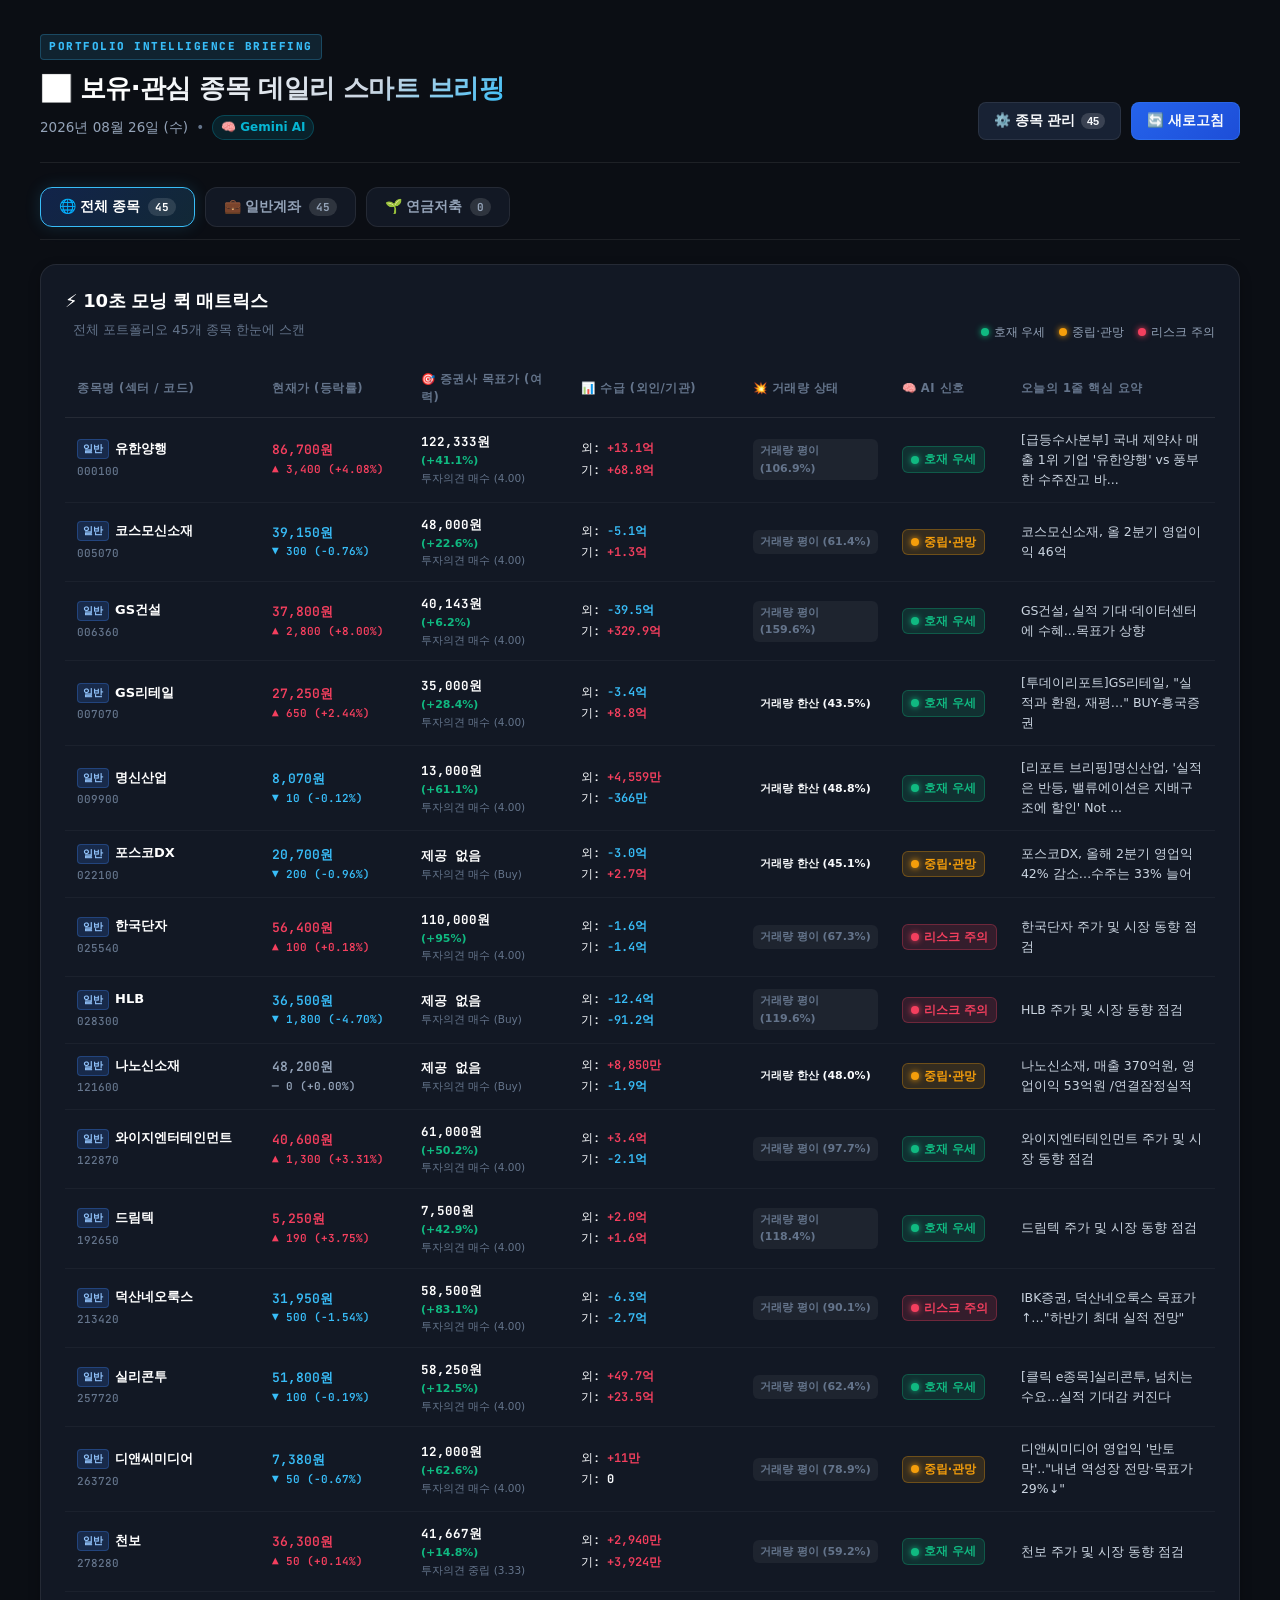
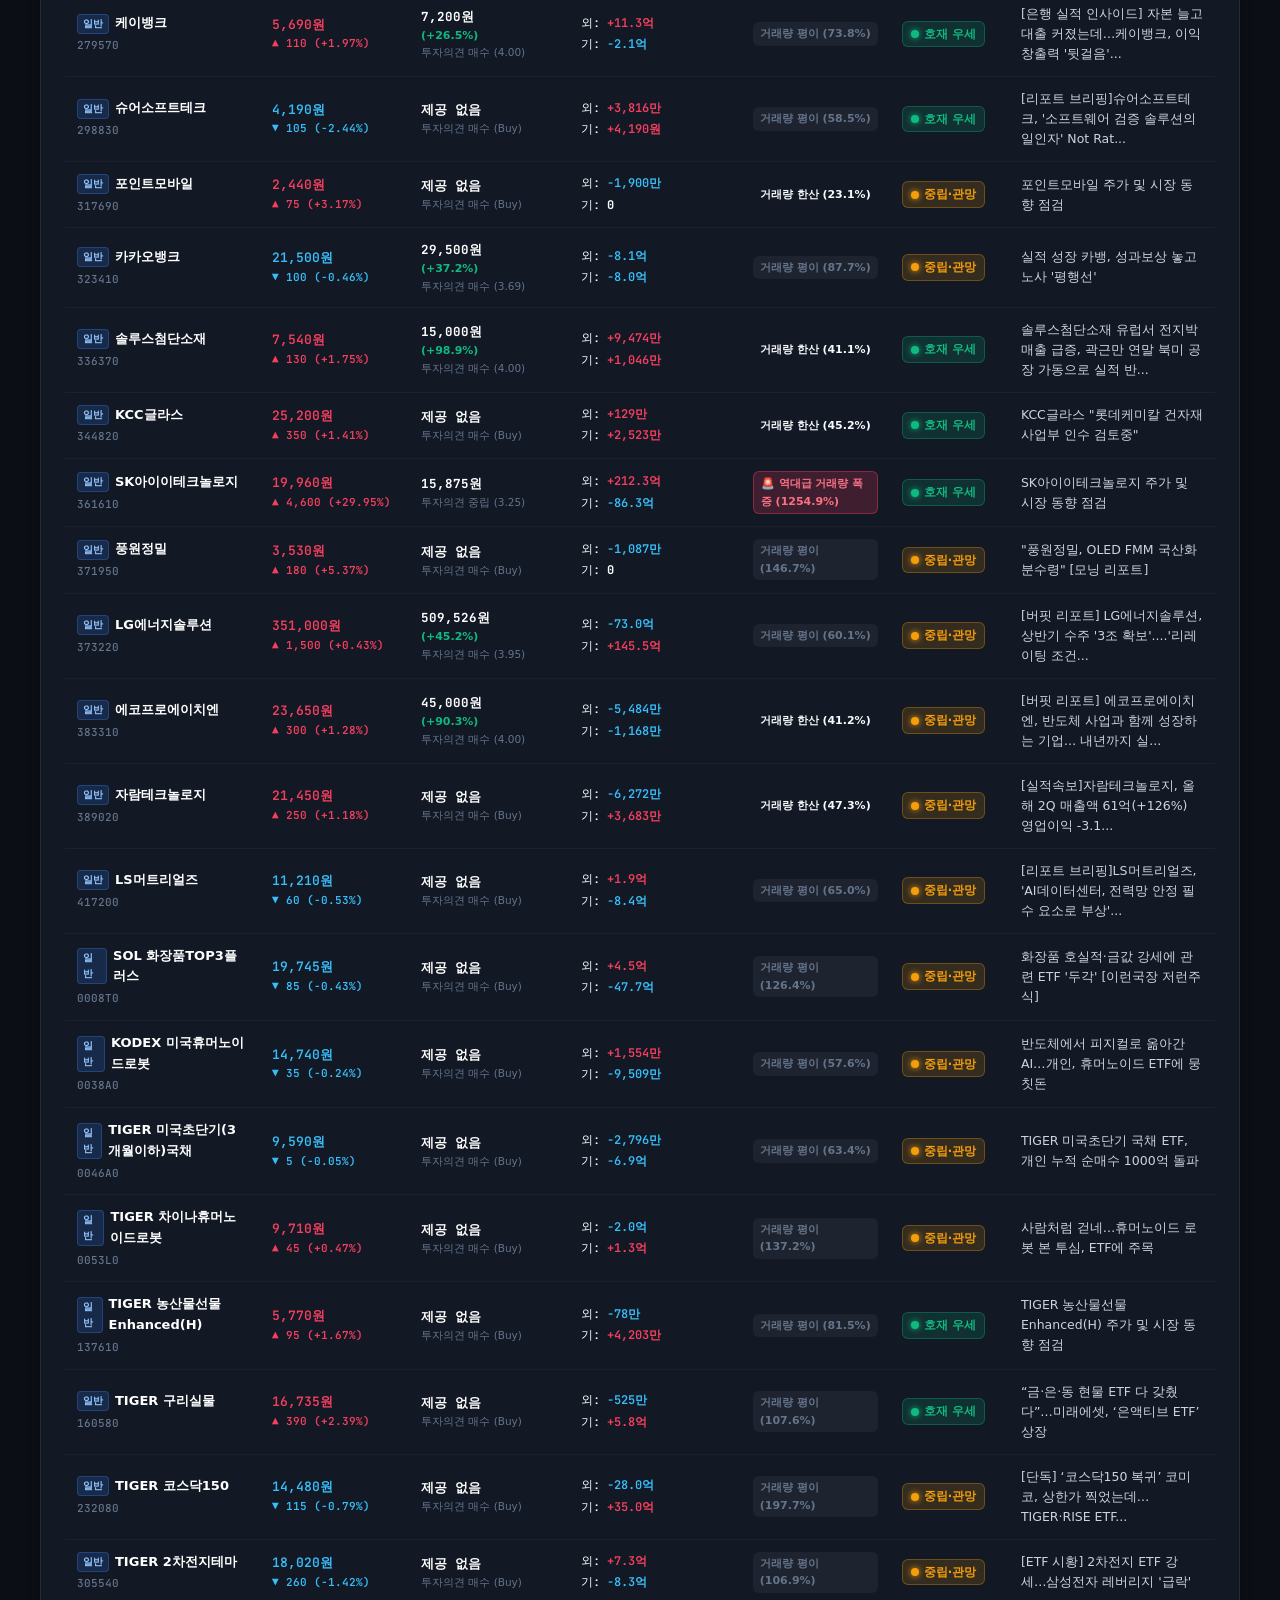
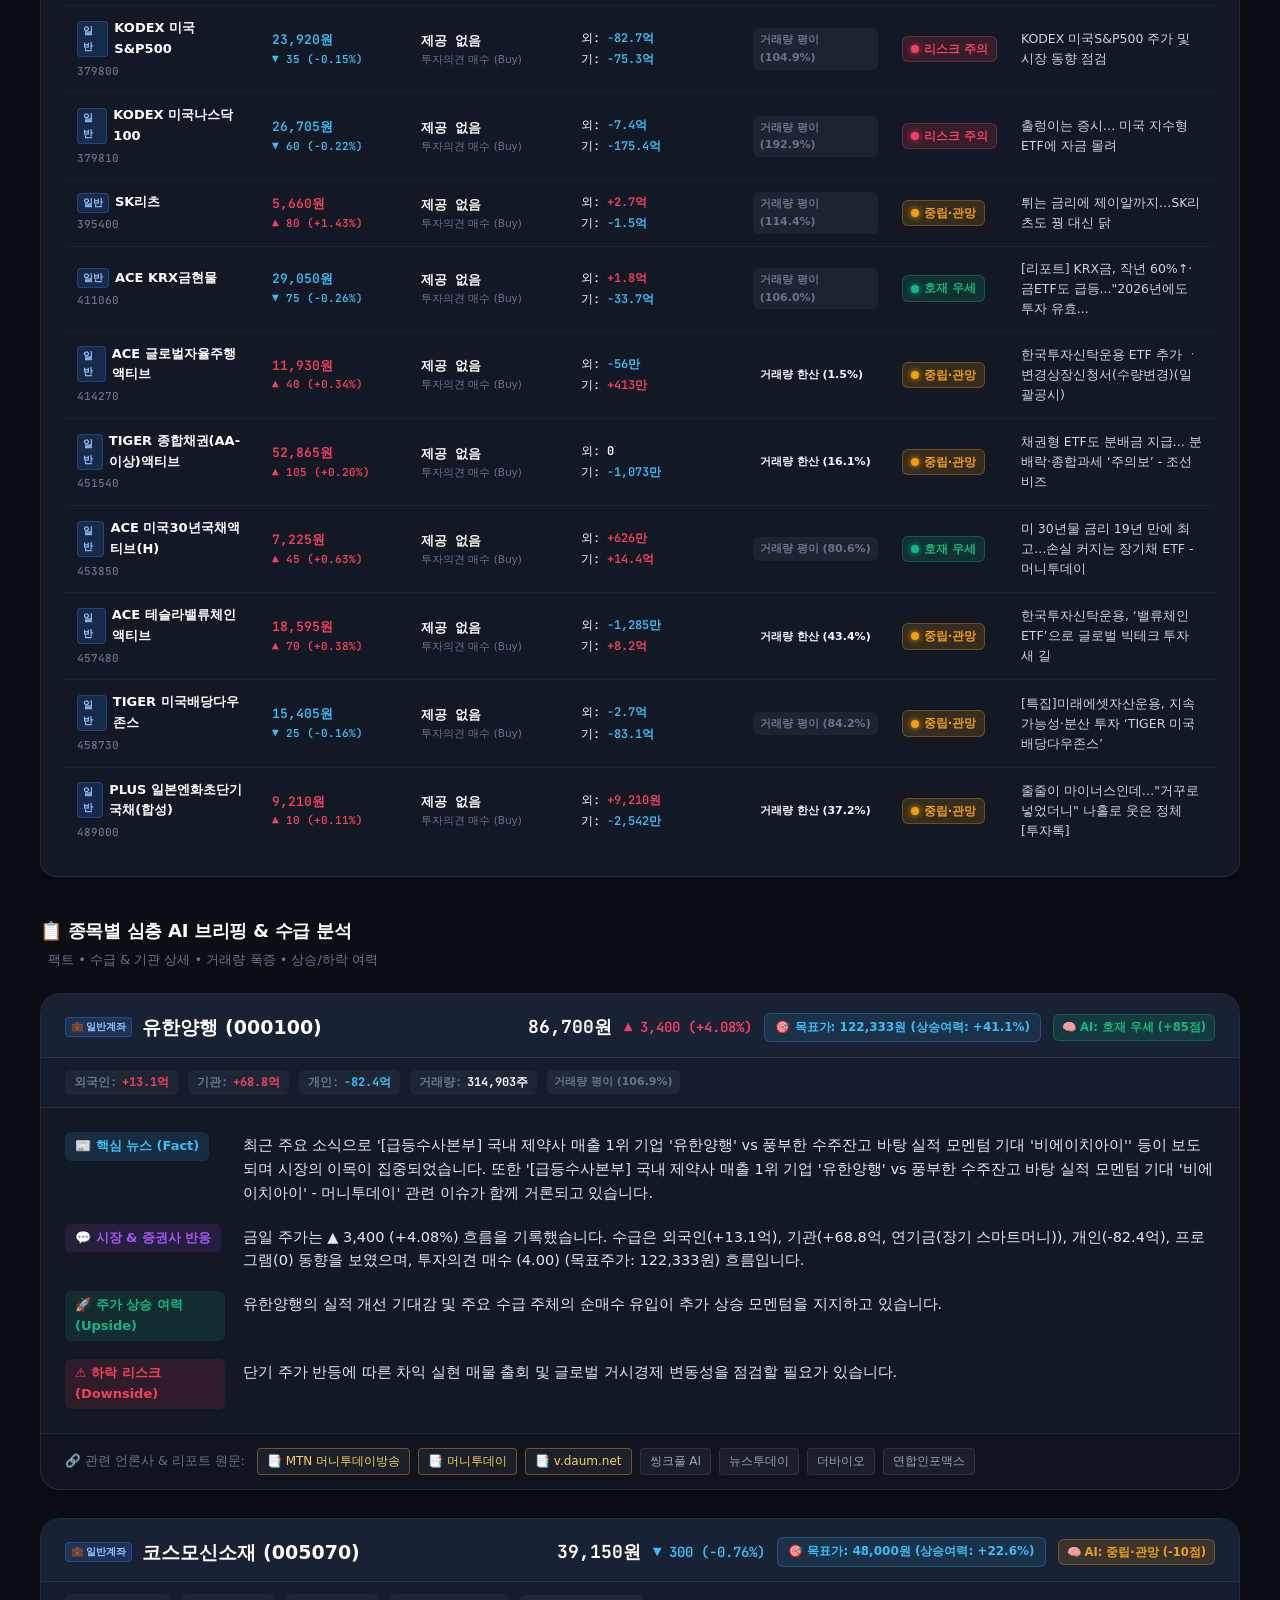
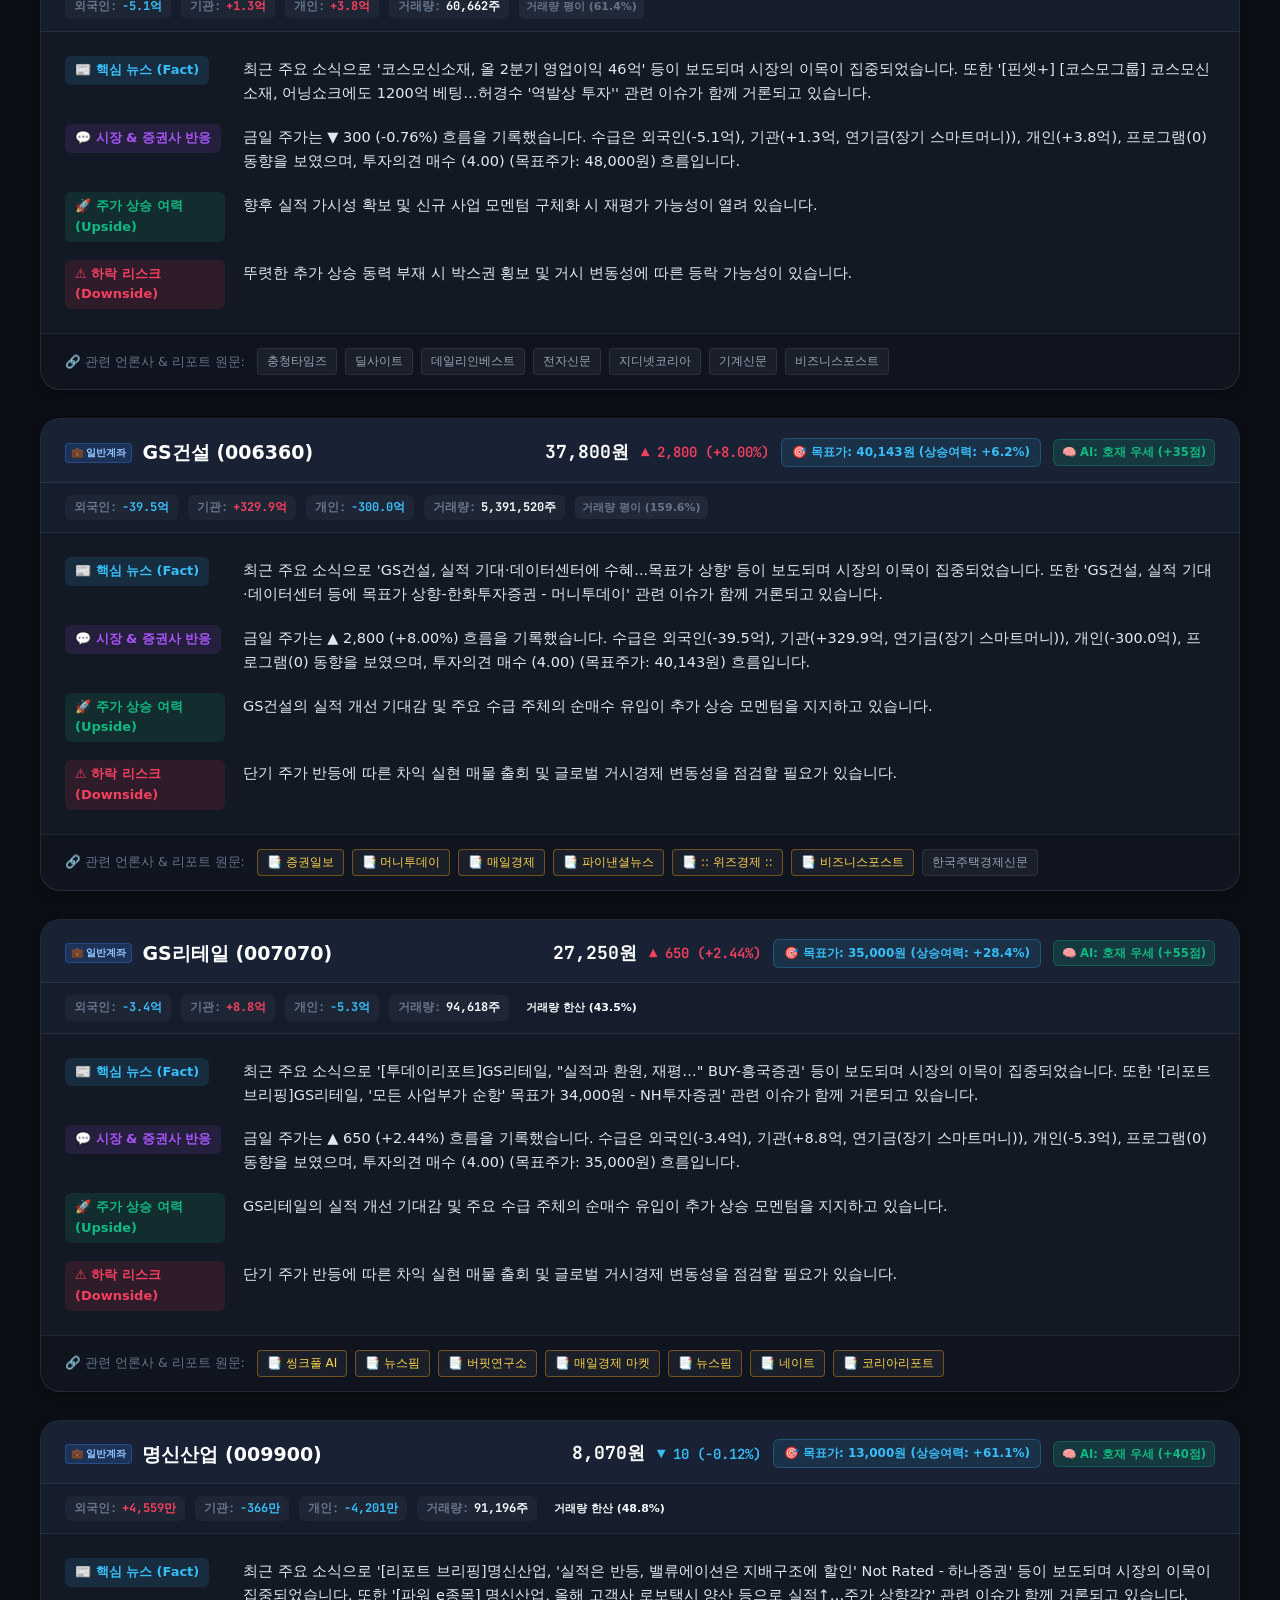
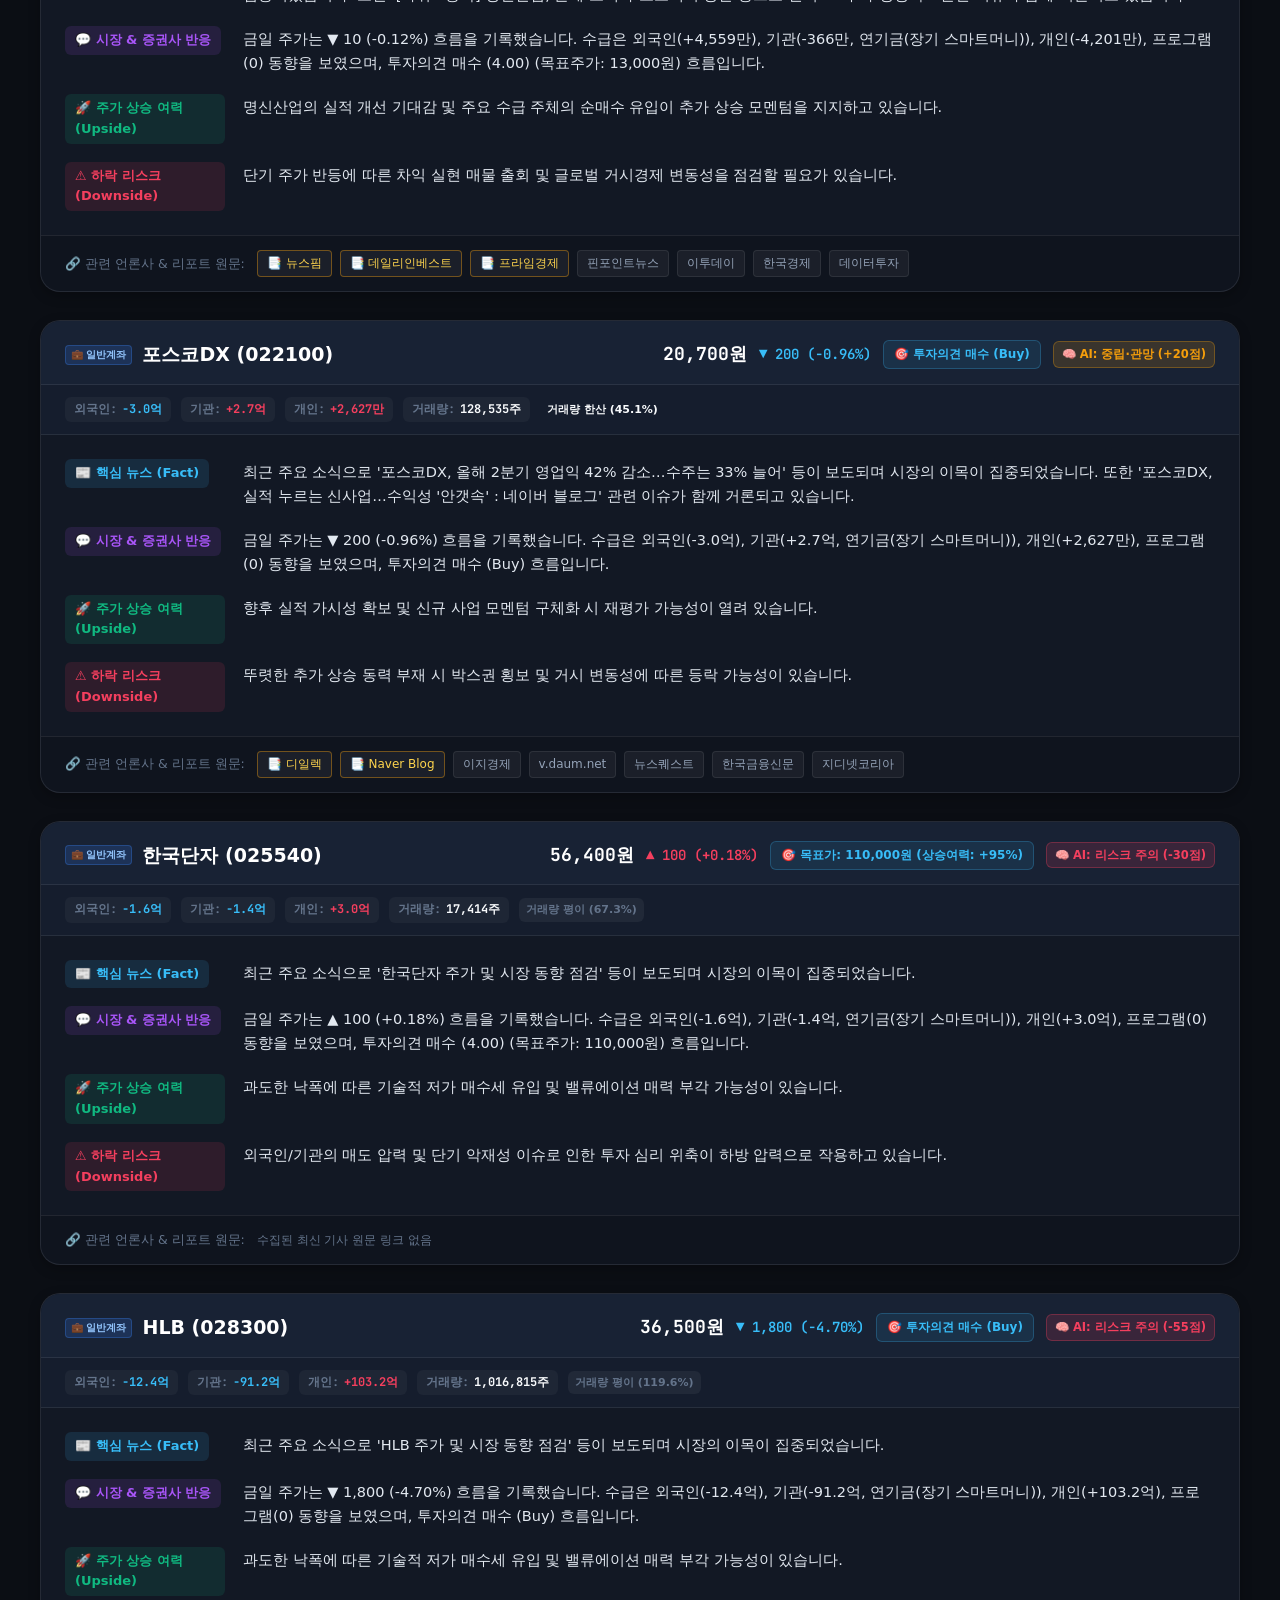
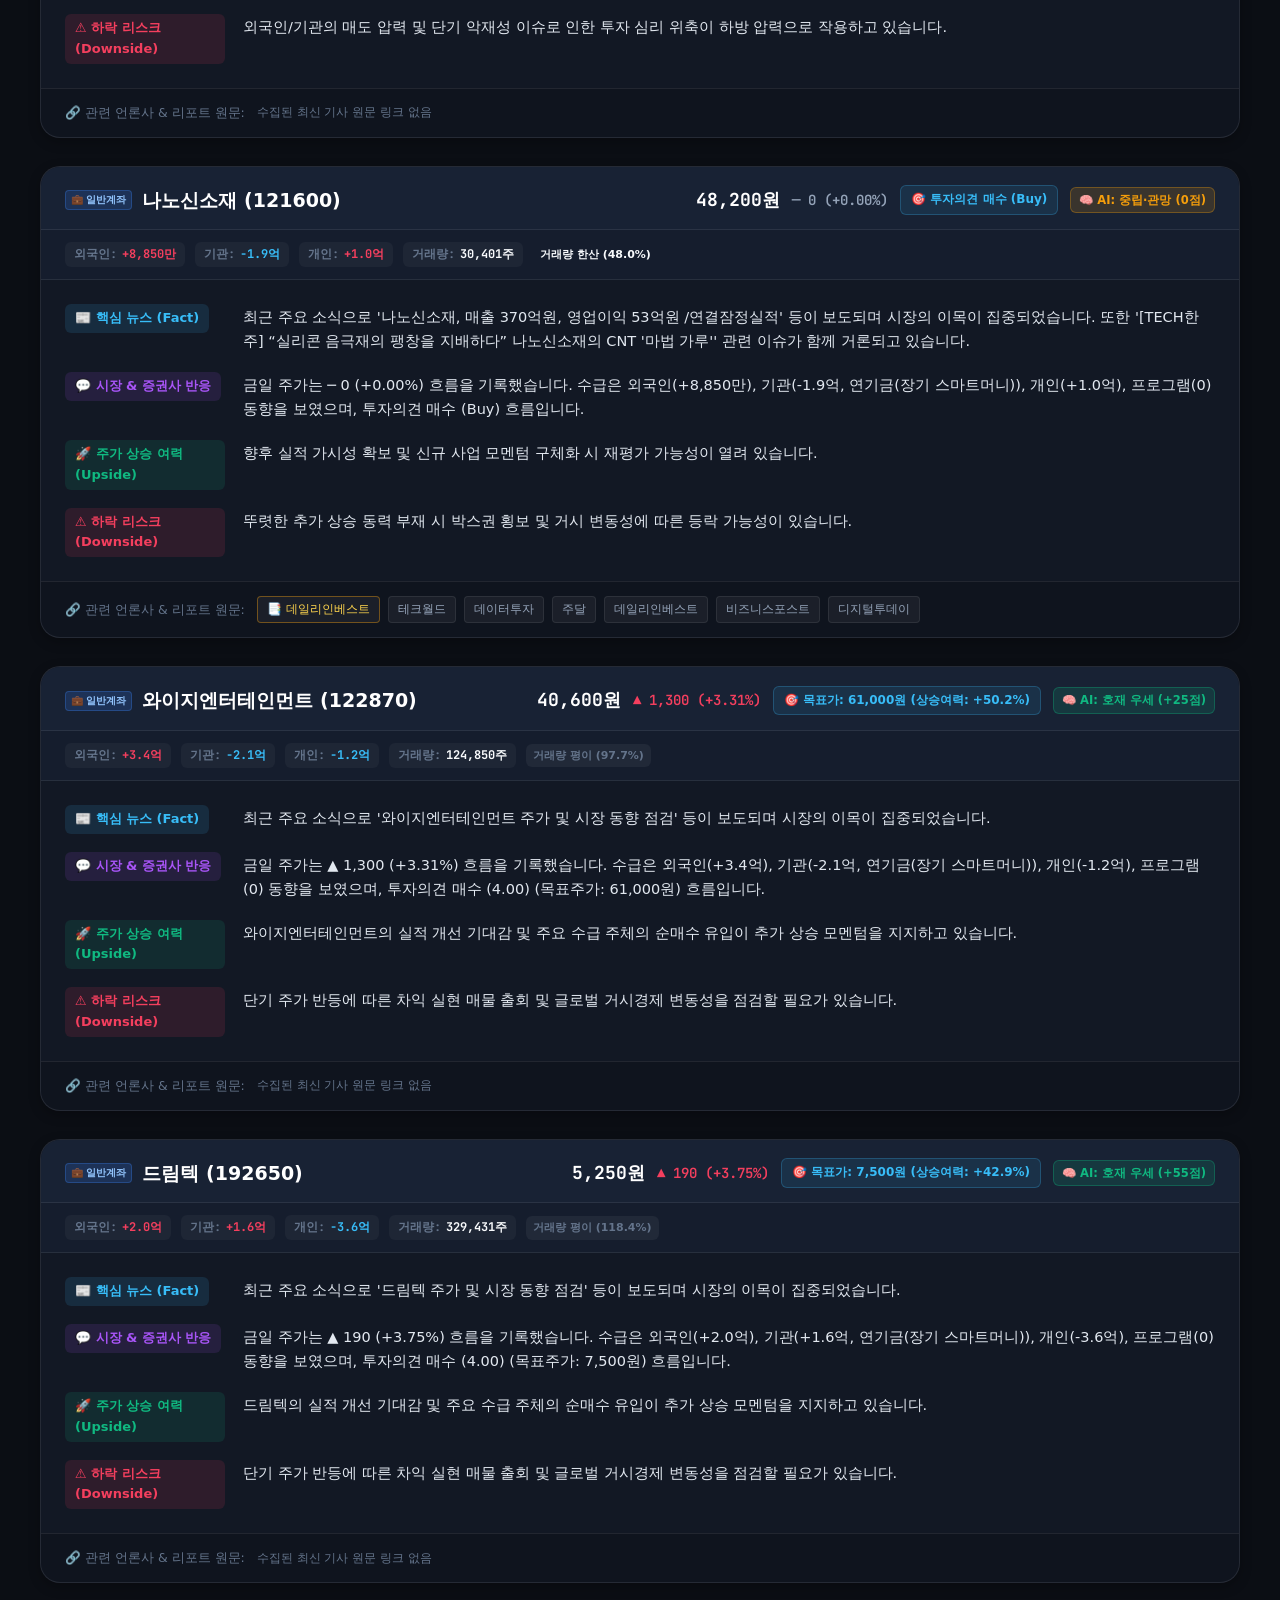
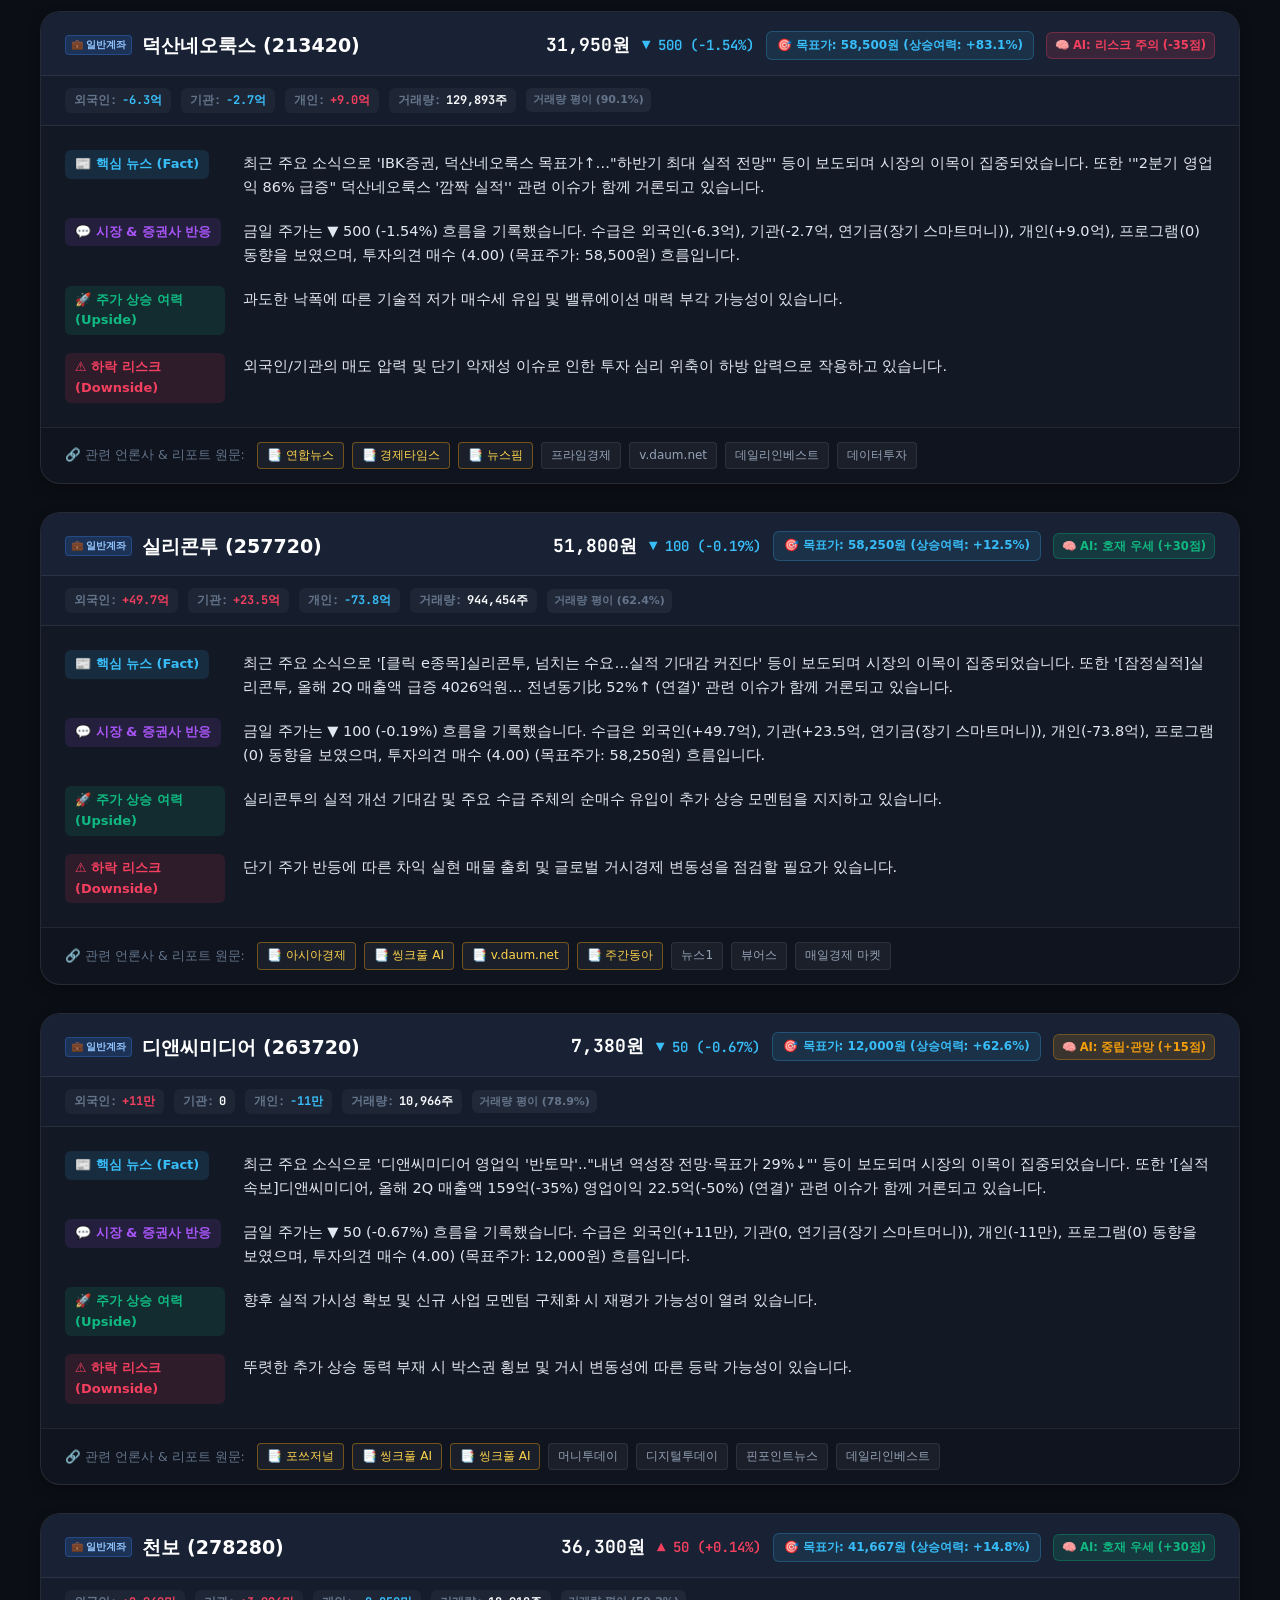
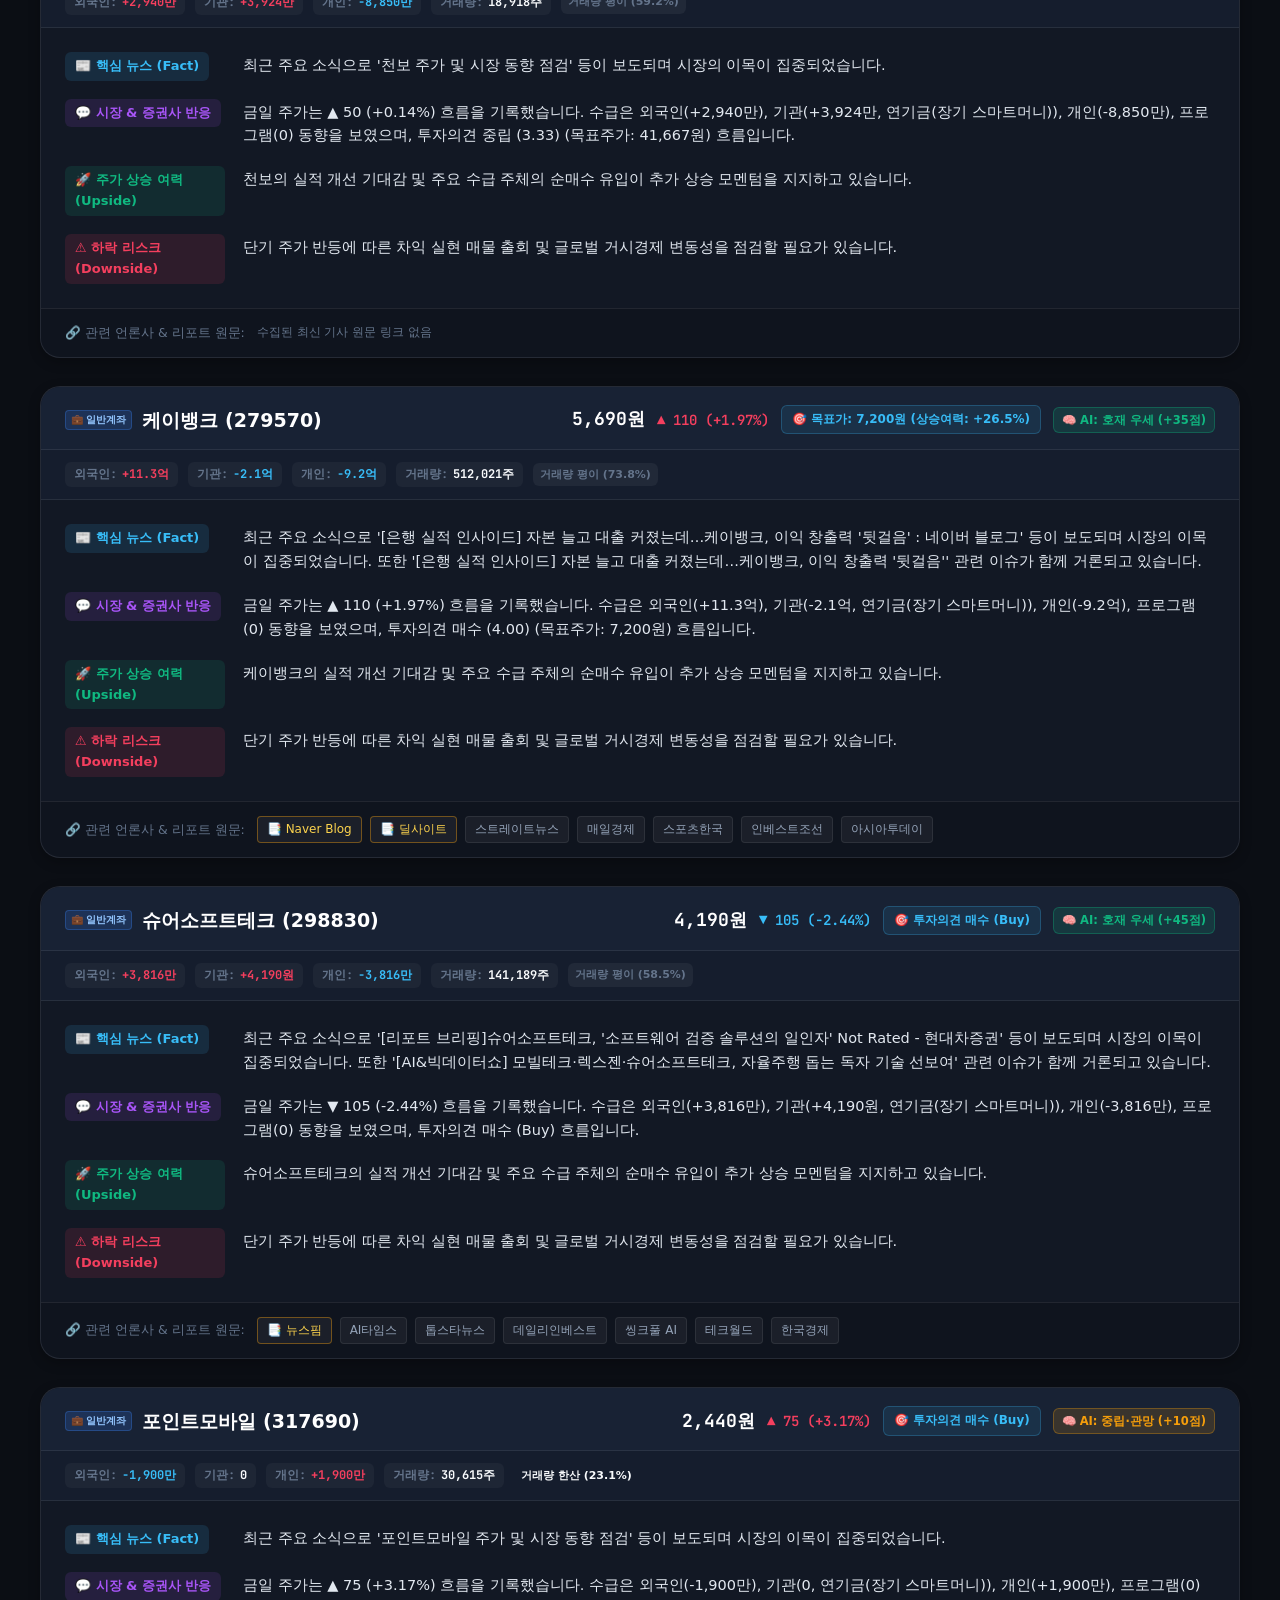
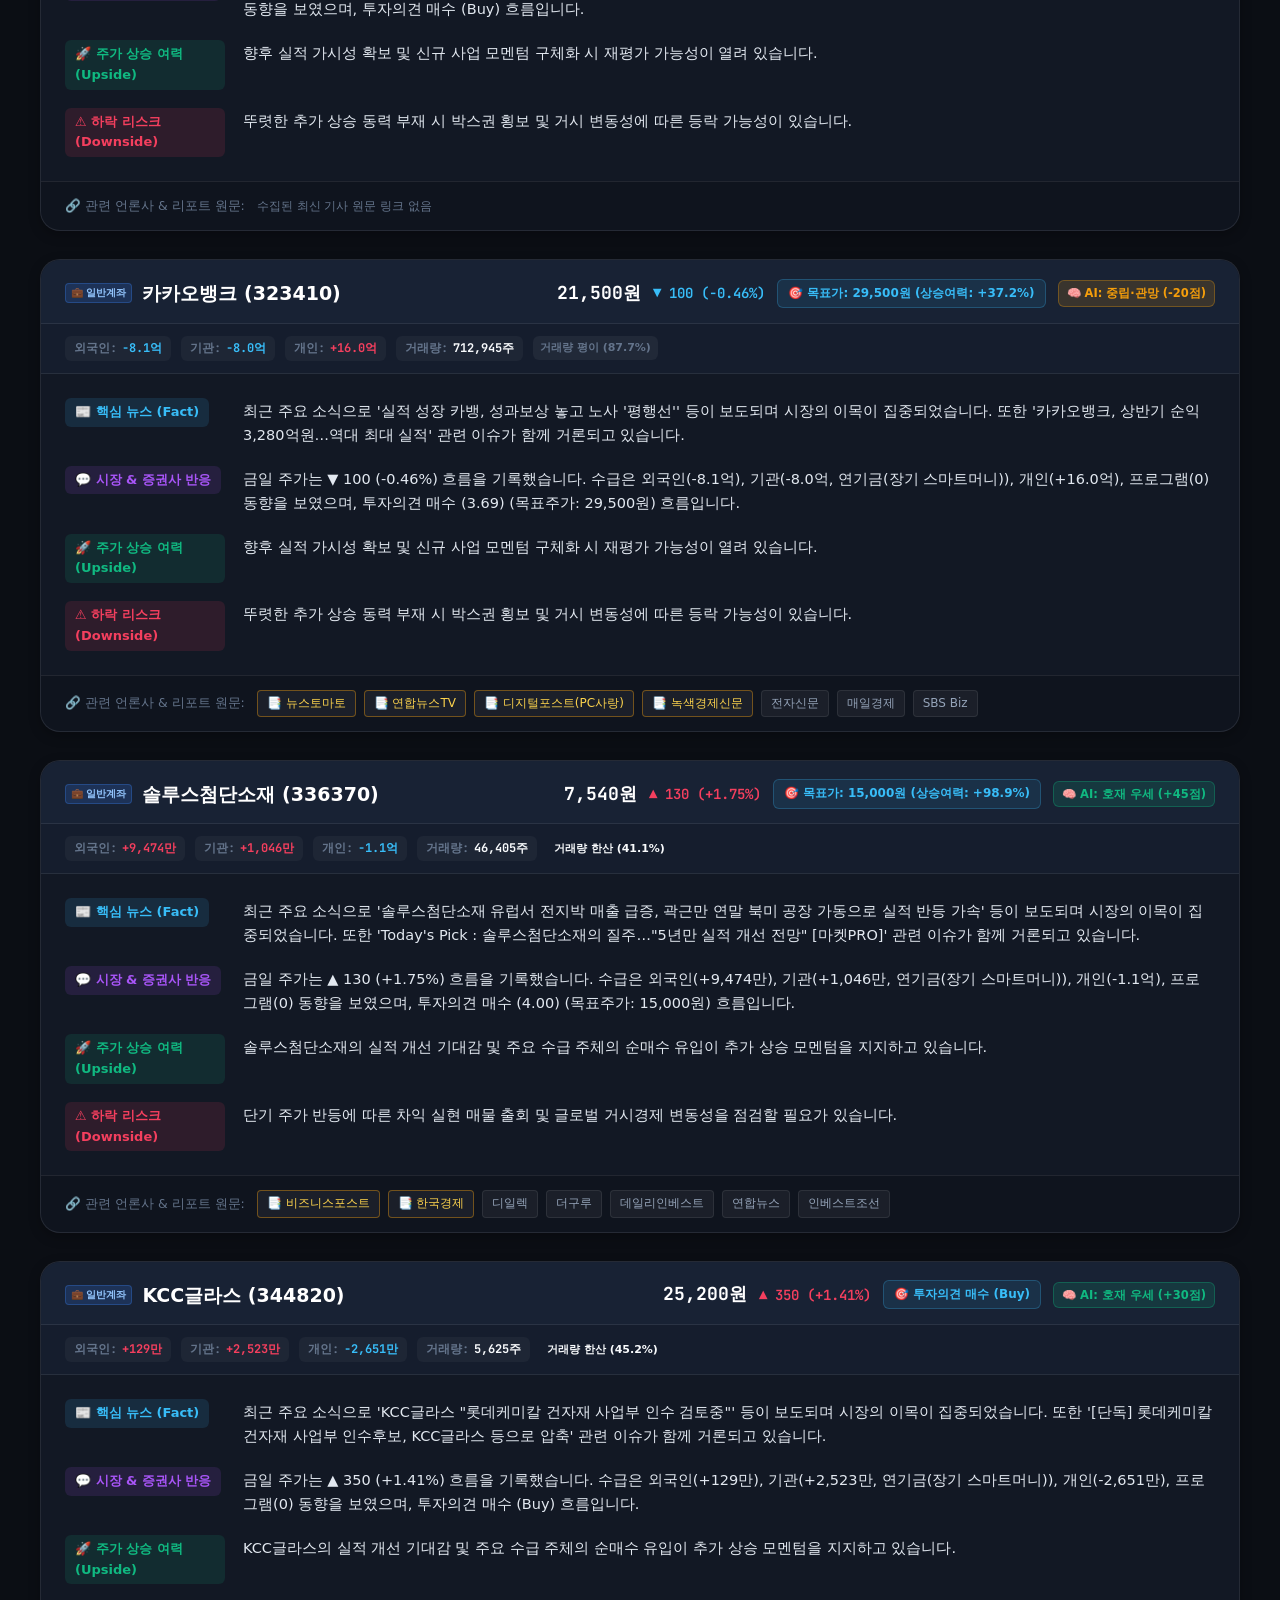
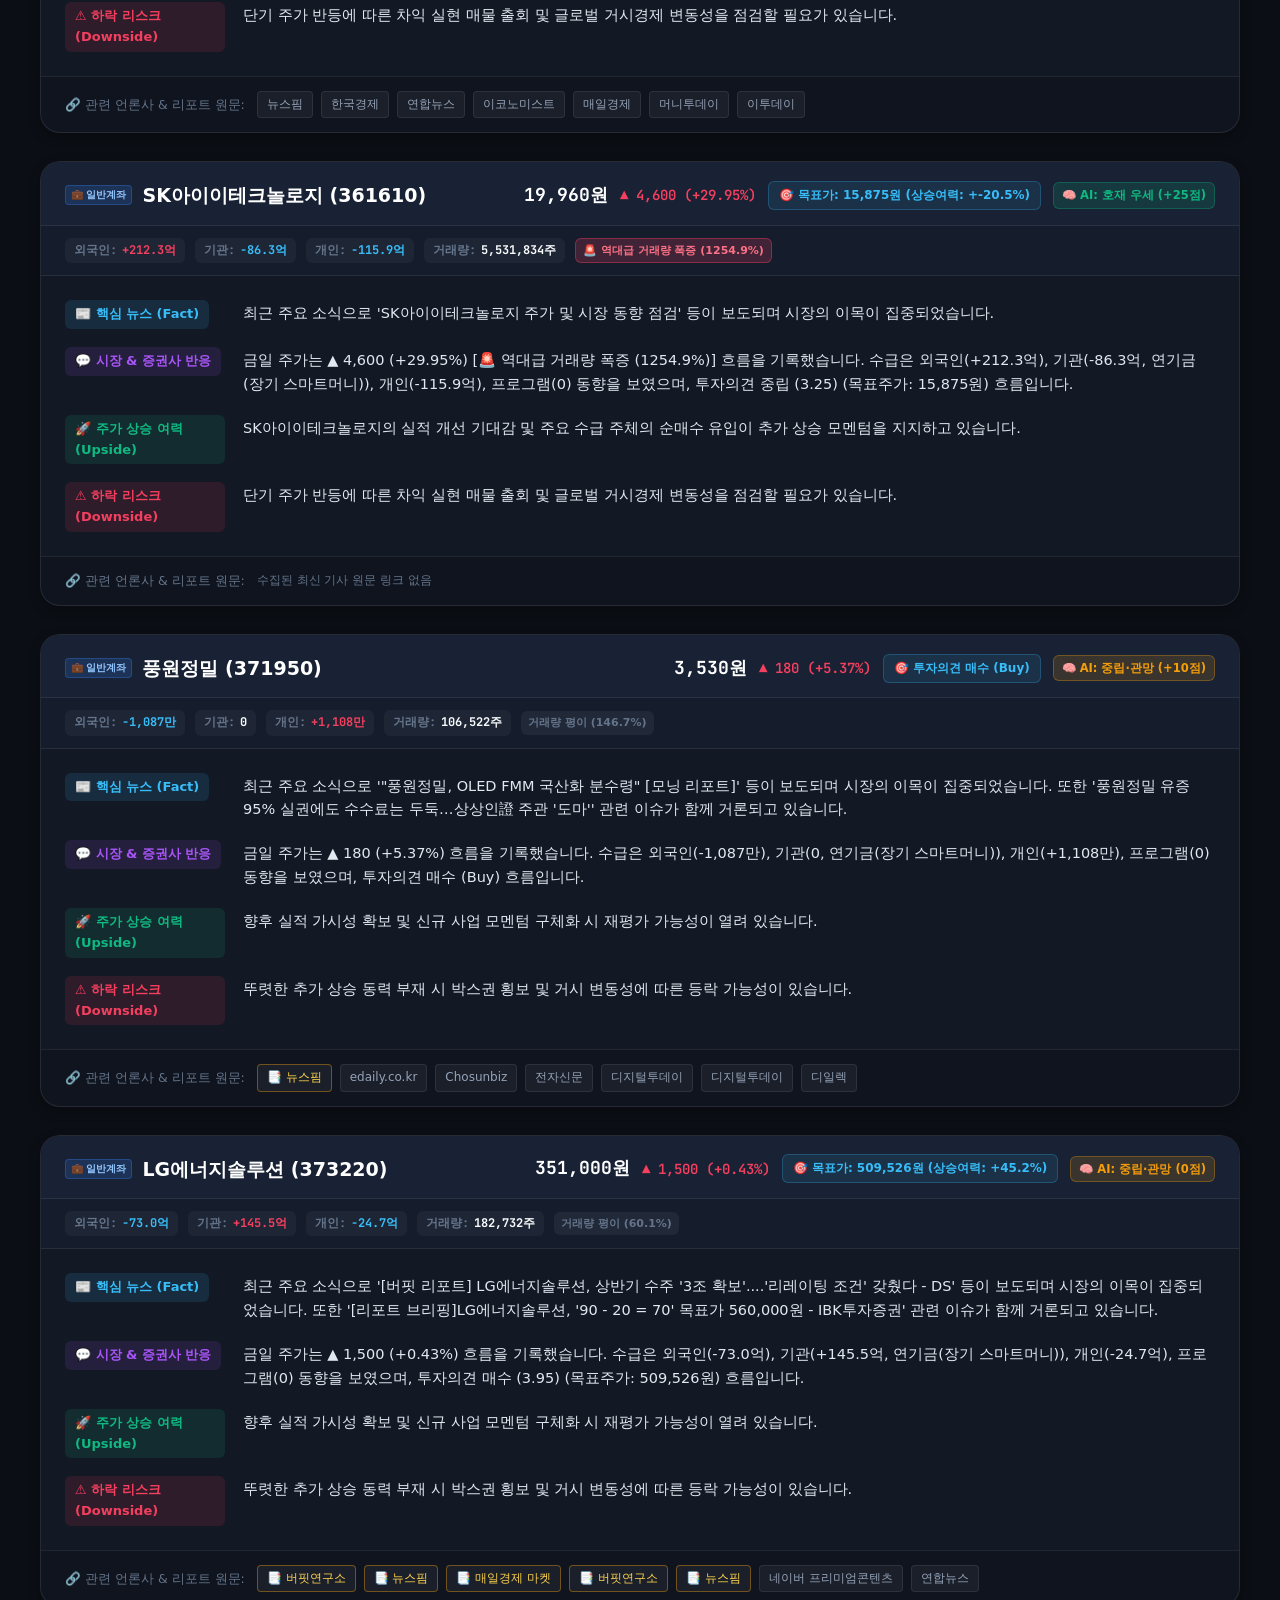
==== index.html @ 9ab72df5 "feat: Portfolio Stock Intelligence Briefing (45 stocks, flows, consensus, volume surge)" ====
<!DOCTYPE html>
<html lang="ko">
<head>
  <meta charset="UTF-8">
  <meta name="viewport" content="width=device-width, initial-scale=1.0">
  <title>보유/관심 종목 모닝 스마트 AI 브리핑</title>
  <link rel="preconnect" href="https://fonts.googleapis.com">
  <link rel="preconnect" href="https://fonts.gstatic.com" crossorigin>
  <link href="https://fonts.googleapis.com/css2?family=Pretendard:wght@400;500;600;700;800&family=JetBrains+Mono:wght@500;700&display=swap" rel="stylesheet">
  <link rel="stylesheet" href="style.css">
  <!-- Offline zero-CORS fallback support -->
  <script src="data.js" onerror="console.log('data.js not loaded, using json fetch')"></script>
</head>
<body>
  <div class="app-container">
    
    <!-- 헤더 -->
    <header class="header">
      <div class="header-left">
        <div class="logo-badge">PORTFOLIO INTELLIGENCE BRIEFING</div>
        <h1 class="header-title">📊 보유·관심 종목 데일리 스마트 브리핑</h1>
        <div class="header-meta">
          <span id="briefing-date">데이터 불러오는 중...</span>
          <span class="meta-divider">•</span>
          <span id="ai-engine-badge" class="engine-badge">AI 분석 로딩 중</span>
        </div>
      </div>
      <div class="header-right">
        <button class="btn btn-secondary" id="open-stocks-modal-btn">
          <span>⚙️ 종목 관리</span>
          <span class="stock-count-badge" id="header-stock-count">0</span>
        </button>
        <button class="btn btn-primary" id="refresh-btn" onclick="location.reload()">
          <span>🔄 새로고침</span>
        </button>
      </div>
    </header>

    <!-- 계좌 구분 탭 네비게이션 (전체 / 일반계좌 / 연금저축) -->
    <nav class="account-nav">
      <button class="tab-btn active" data-account="all">
        <span>🌐 전체 종목</span>
        <span class="tab-count" id="count-all">0</span>
      </button>
      <button class="tab-btn" data-account="general">
        <span>💼 일반계좌</span>
        <span class="tab-count" id="count-general">0</span>
      </button>
      <button class="tab-btn" data-account="pension">
        <span>🌱 연금저축</span>
        <span class="tab-count" id="count-pension">0</span>
      </button>
    </nav>

    <!-- 10초 모닝 퀵 매트릭스 (수급 & 거래량 & 목표가 종합 표) -->
    <section class="quick-matrix-section">
      <div class="section-header">
        <div class="section-title-wrap">
          <h2 class="section-title">⚡ 10초 모닝 퀵 매트릭스</h2>
          <span class="section-subtitle" id="matrix-subtitle">전체 포트폴리오 45개 종목 한눈에 스캔</span>
        </div>
        <div class="matrix-legend">
          <span class="legend-item"><span class="dot bull"></span> 호재 우세</span>
          <span class="legend-item"><span class="dot neutral"></span> 중립·관망</span>
          <span class="legend-item"><span class="dot bear"></span> 리스크 주의</span>
        </div>
      </div>

      <div class="table-responsive">
        <table class="matrix-table" id="matrix-table">
          <thead>
            <tr>
              <th style="width: 17%;">종목명 (섹터 / 코드)</th>
              <th style="width: 13%;">현재가 (등락률)</th>
              <th style="width: 14%;">🎯 증권사 목표가 (여력)</th>
              <th style="width: 15%;">📊 수급 (외인/기관)</th>
              <th style="width: 13%;">💥 거래량 상태</th>
              <th style="width: 10%;">🧠 AI 신호</th>
              <th style="width: 18%;">오늘의 1줄 핵심 요약</th>
            </tr>
          </thead>
          <tbody id="matrix-tbody">
            <tr>
              <td colspan="7" class="table-loading">데이터를 불러오고 있습니다...</td>
            </tr>
          </tbody>
        </table>
      </div>
    </section>

    <!-- 종목별 4대 핵심 블록 상세 브리핑 카드 섹션 -->
    <section class="cards-section">
      <div class="cards-header">
        <h2 class="section-title">📋 종목별 심층 AI 브리핑 & 수급 분석</h2>
        <span class="section-subtitle">팩트 • 수급 & 기관 상세 • 거래량 폭증 • 상승/하락 여력</span>
      </div>
      <div class="cards-grid" id="cards-container">
        <!-- Javascript로 동적 렌더링 -->
      </div>
    </section>

    <!-- 푸터 -->
    <footer class="footer">
      <p>💡 <b>Portfolio Stock Briefing</b> • Powered by Google Gemini AI & Quantitative Market Engine</p>
      <p class="footer-sub">매일 아침 06:30 KST 자동 갱신 • 본 브리핑은 투자 참고용 정보이며 모든 투자의 최종 책임은 투자자 본인에게 있습니다.</p>
    </footer>

  </div>

  <!-- 스마트 종목 관리 모달 팝업 -->
  <div class="modal-overlay" id="stocks-modal">
    <div class="modal-card">
      <div class="modal-header">
        <h3 class="modal-title">⚙️ 관심 종목 관리 (스마트 코드 매칭)</h3>
        <button class="modal-close-btn" id="close-modal-btn">&times;</button>
      </div>
      <div class="modal-body">
        <p class="modal-desc">종목코드(6자리)나 종목명을 입력하시면 자동으로 정확한 명칭과 시장이 매칭됩니다.</p>
        
        <!-- 신규 종목 추가 폼 -->
        <div class="add-stock-form">
          <div class="form-row">
            <select id="new-stock-account" class="form-select" style="flex: 1.2;">
              <option value="general">💼 일반계좌</option>
              <option value="pension">🌱 연금저축</option>
            </select>
            <input type="text" id="new-stock-ticker" class="form-input" placeholder="종목코드(예: 005930) 또는 검색" style="flex: 2;">
            <button class="btn btn-secondary" id="search-code-btn" type="button">🔍 자동 매칭</button>
          </div>
          <div class="form-row">
            <input type="text" id="new-stock-name" class="form-input" placeholder="종목명 (자동 완성)">
            <input type="text" id="new-stock-sector" class="form-input" placeholder="섹터/업종 (예: 2차전지·소재)">
            <button class="btn btn-primary" id="add-stock-btn">➕ 추가</button>
          </div>
        </div>

        <!-- 계좌별 탭 필터 in Modal -->
        <div class="modal-tab-group">
          <button class="modal-tab active" data-modal-tab="general">💼 일반계좌 (<span id="modal-gen-count">0</span>)</button>
          <button class="modal-tab" data-modal-tab="pension">🌱 연금저축 (<span id="modal-pen-count">0</span>)</button>
        </div>

        <!-- 현재 종목 리스트 -->
        <div class="stocks-list" id="modal-stocks-list">
          <!-- 동적 렌더링 -->
        </div>
      </div>
      <div class="modal-footer">
        <button class="btn btn-secondary" id="cancel-modal-btn">닫기</button>
        <button class="btn btn-primary" id="save-stocks-btn">💾 변경사항 저장</button>
      </div>
    </div>
  </div>

  <script src="app.js"></script>
</body>
</html>
---- style.css ----
/* ==========================================================================
   Portfolio Stock Briefing - Premium Dark Theme Stylesheet
   ========================================================================== */

:root {
  --bg-base: #0B0E14;
  --bg-surface: #121824;
  --bg-card: #182234;
  --bg-card-hover: #1E2B42;
  --bg-card-inner: #151D2D;
  --bg-glass: rgba(24, 34, 52, 0.75);
  
  --border-subtle: rgba(255, 255, 255, 0.08);
  --border-medium: rgba(255, 255, 255, 0.15);
  --border-accent: rgba(56, 189, 248, 0.35);

  --text-main: #F8FAFC;
  --text-muted: #94A3B8;
  --text-dim: #64748B;

  --accent-blue: #38BDF8;
  --accent-cyan: #06B6D4;
  --accent-green: #10B981;
  --accent-red: #F43F5E;
  --accent-amber: #F59E0B;
  --accent-purple: #A855F7;
  --accent-emerald: #059669;

  --radius-sm: 8px;
  --radius-md: 12px;
  --radius-lg: 16px;
  --radius-xl: 20px;

  --shadow-sm: 0 4px 12px rgba(0, 0, 0, 0.25);
  --shadow-md: 0 8px 24px rgba(0, 0, 0, 0.35);
  --shadow-lg: 0 16px 40px rgba(0, 0, 0, 0.45);
}

* {
  box-sizing: border-box;
  margin: 0;
  padding: 0;
}

body {
  background-color: var(--bg-base);
  color: var(--text-main);
  font-family: 'Pretendard', -apple-system, BlinkMacSystemFont, system-ui, sans-serif;
  line-height: 1.6;
  -webkit-font-smoothing: antialiased;
  padding: 32px 20px 60px;
}

.app-container {
  max-width: 1200px;
  margin: 0 auto;
}

/* --------------------------------------------------------------------------
   Header
   -------------------------------------------------------------------------- */
.header {
  display: flex;
  justify-content: space-between;
  align-items: flex-end;
  flex-wrap: wrap;
  gap: 20px;
  padding-bottom: 22px;
  border-bottom: 1px solid var(--border-subtle);
  margin-bottom: 24px;
}

.logo-badge {
  display: inline-block;
  font-family: 'JetBrains Mono', monospace;
  font-size: 11px;
  font-weight: 800;
  letter-spacing: 1.5px;
  color: var(--accent-blue);
  background: rgba(56, 189, 248, 0.12);
  border: 1px solid rgba(56, 189, 248, 0.25);
  padding: 3px 8px;
  border-radius: 4px;
  margin-bottom: 8px;
}

.header-title {
  font-size: 26px;
  font-weight: 800;
  letter-spacing: -0.6px;
  background: linear-gradient(135deg, #FFFFFF 20%, #CBD5E1 70%, var(--accent-blue) 100%);
  -webkit-background-clip: text;
  -webkit-text-fill-color: transparent;
}

.header-meta {
  display: flex;
  align-items: center;
  gap: 8px;
  font-size: 13.5px;
  color: var(--text-muted);
  margin-top: 6px;
}

.meta-divider {
  color: var(--text-dim);
}

.engine-badge {
  font-size: 12px;
  font-weight: 600;
  color: var(--accent-cyan);
  background: rgba(6, 182, 212, 0.12);
  padding: 2px 8px;
  border-radius: 20px;
  border: 1px solid rgba(6, 182, 212, 0.25);
}

.header-right {
  display: flex;
  align-items: center;
  gap: 10px;
}

.btn {
  display: inline-flex;
  align-items: center;
  gap: 6px;
  padding: 9px 15px;
  font-size: 13.5px;
  font-weight: 600;
  border-radius: var(--radius-sm);
  cursor: pointer;
  transition: all 0.2s cubic-bezier(0.4, 0, 0.2, 1);
  border: 1px solid var(--border-subtle);
  background: var(--bg-card);
  color: var(--text-main);
  text-decoration: none;
}

.btn:hover {
  background: var(--bg-card-hover);
  border-color: var(--border-accent);
  transform: translateY(-1px);
}

.btn-primary {
  background: linear-gradient(135deg, #2563EB, #1D4ED8);
  border-color: rgba(59, 130, 246, 0.4);
}

.btn-primary:hover {
  background: linear-gradient(135deg, #3B82F6, #2563EB);
  box-shadow: 0 4px 16px rgba(37, 99, 235, 0.4);
}

.stock-count-badge {
  background: rgba(255, 255, 255, 0.15);
  font-size: 11px;
  padding: 2px 6px;
  border-radius: 10px;
}

/* --------------------------------------------------------------------------
   Account Navigation Tabs
   -------------------------------------------------------------------------- */
.account-nav {
  display: flex;
  align-items: center;
  gap: 10px;
  margin-bottom: 24px;
  border-bottom: 1px solid var(--border-subtle);
  padding-bottom: 12px;
}

.tab-btn {
  display: inline-flex;
  align-items: center;
  gap: 8px;
  padding: 10px 18px;
  font-size: 14px;
  font-weight: 700;
  border-radius: var(--radius-md);
  border: 1px solid var(--border-subtle);
  background: var(--bg-surface);
  color: var(--text-muted);
  cursor: pointer;
  transition: all 0.2s ease;
}

.tab-btn:hover {
  background: var(--bg-card);
  color: #fff;
  border-color: var(--border-medium);
}

.tab-btn.active {
  background: linear-gradient(135deg, rgba(37, 99, 235, 0.25), rgba(56, 189, 248, 0.15));
  border-color: var(--accent-blue);
  color: #fff;
  box-shadow: 0 0 16px rgba(56, 189, 248, 0.15);
}

.tab-count {
  font-size: 11px;
  font-family: 'JetBrains Mono', monospace;
  background: rgba(255, 255, 255, 0.12);
  padding: 2px 7px;
  border-radius: 12px;
}

/* --------------------------------------------------------------------------
   Quick Matrix (10-Sec Morning Table)
   -------------------------------------------------------------------------- */
.quick-matrix-section {
  background: var(--bg-surface);
  border: 1px solid var(--border-subtle);
  border-radius: var(--radius-lg);
  padding: 22px 24px;
  margin-bottom: 40px;
  box-shadow: var(--shadow-sm);
}

.section-header {
  display: flex;
  justify-content: space-between;
  align-items: flex-end;
  flex-wrap: wrap;
  gap: 12px;
  margin-bottom: 18px;
}

.section-title {
  font-size: 18px;
  font-weight: 800;
  color: #fff;
  letter-spacing: -0.3px;
}

.section-subtitle {
  font-size: 13px;
  color: var(--text-dim);
  margin-left: 8px;
}

.matrix-legend {
  display: flex;
  align-items: center;
  gap: 14px;
  font-size: 12px;
  color: var(--text-muted);
}

.legend-item {
  display: flex;
  align-items: center;
  gap: 5px;
}

.dot {
  width: 8px;
  height: 8px;
  border-radius: 50%;
}
.dot.bull { background: var(--accent-green); box-shadow: 0 0 6px var(--accent-green); }
.dot.neutral { background: var(--accent-amber); box-shadow: 0 0 6px var(--accent-amber); }
.dot.bear { background: var(--accent-red); box-shadow: 0 0 6px var(--accent-red); }

.table-responsive {
  width: 100%;
  overflow-x: auto;
}

.matrix-table {
  width: 100%;
  border-collapse: collapse;
  font-size: 13px;
}

.matrix-table th {
  text-align: left;
  color: var(--text-dim);
  font-weight: 600;
  font-size: 11.5px;
  padding: 10px 12px;
  border-bottom: 1px solid var(--border-subtle);
  text-transform: uppercase;
  letter-spacing: 0.5px;
}

.matrix-table td {
  padding: 12px;
  border-bottom: 1px solid rgba(255, 255, 255, 0.04);
  vertical-align: middle;
}

.matrix-table tbody tr {
  transition: background 0.15s ease;
  cursor: pointer;
}

.matrix-table tbody tr:hover td {
  background: rgba(255, 255, 255, 0.03);
}

.matrix-table tbody tr:last-child td {
  border-bottom: none;
}

.table-loading {
  text-align: center;
  color: var(--text-dim);
  padding: 30px !important;
}

.stock-cell {
  display: flex;
  flex-direction: column;
  gap: 3px;
}

.stock-cell-top {
  display: flex;
  align-items: center;
  gap: 6px;
  font-weight: 700;
  color: #fff;
}

.stock-cell-sub {
  display: flex;
  align-items: center;
  gap: 6px;
  font-size: 11px;
}

.account-tag {
  font-size: 10px;
  font-weight: 700;
  padding: 1px 5px;
  border-radius: 4px;
}
.account-tag.general { background: rgba(59, 130, 246, 0.18); color: #93C5FD; border: 1px solid rgba(59, 130, 246, 0.3); }
.account-tag.pension { background: rgba(16, 185, 129, 0.18); color: #6EE7B7; border: 1px solid rgba(16, 185, 129, 0.3); }

.sector-tag {
  font-size: 10.5px;
  color: #FCD34D;
  background: rgba(245, 158, 11, 0.12);
  padding: 1px 6px;
  border-radius: 4px;
}

.ticker-sub {
  font-family: 'JetBrains Mono', monospace;
  font-size: 11px;
  color: var(--text-dim);
  font-weight: 500;
}

.price-box {
  font-family: 'JetBrains Mono', monospace;
  font-weight: 600;
}

.price-up { color: var(--accent-red); }
.price-down { color: var(--accent-blue); }
.price-same { color: var(--text-muted); }

.consensus-cell {
  font-size: 12.5px;
  display: flex;
  flex-direction: column;
}

.consensus-target {
  font-family: 'JetBrains Mono', monospace;
  font-weight: 700;
  color: #fff;
}

.consensus-upside {
  font-size: 11px;
  font-weight: 600;
  color: var(--accent-green);
}

.flow-mini-cell {
  font-size: 12px;
  font-family: 'JetBrains Mono', monospace;
  display: flex;
  flex-direction: column;
  gap: 2px;
}
.flow-tag-pos { color: var(--accent-red); font-weight: 600; }
.flow-tag-neg { color: var(--accent-blue); font-weight: 600; }

.volume-surge-badge {
  display: inline-flex;
  align-items: center;
  gap: 4px;
  font-size: 11px;
  font-weight: 700;
  padding: 3px 7px;
  border-radius: 6px;
}
.volume-surge-badge.surge_extreme {
  background: rgba(244, 63, 94, 0.2);
  color: #FB7185;
  border: 1px solid rgba(244, 63, 94, 0.4);
}
.volume-surge-badge.surge {
  background: rgba(245, 158, 11, 0.15);
  color: #FCD34D;
  border: 1px solid rgba(245, 158, 11, 0.3);
}
.volume-surge-badge.normal {
  background: rgba(255, 255, 255, 0.05);
  color: var(--text-dim);
}

.sentiment-badge {
  display: inline-flex;
  align-items: center;
  gap: 5px;
  padding: 3px 8px;
  border-radius: 6px;
  font-size: 11.5px;
  font-weight: 700;
  white-space: nowrap;
}
.sentiment-badge.bull { background: rgba(16, 185, 129, 0.15); color: var(--accent-green); border: 1px solid rgba(16, 185, 129, 0.3); }
.sentiment-badge.neutral { background: rgba(245, 158, 11, 0.15); color: var(--accent-amber); border: 1px solid rgba(245, 158, 11, 0.3); }
.sentiment-badge.bear { background: rgba(244, 63, 94, 0.15); color: var(--accent-red); border: 1px solid rgba(244, 63, 94, 0.3); }

/* --------------------------------------------------------------------------
   Cards Section (4-Block Cards)
   -------------------------------------------------------------------------- */
.cards-section {
  margin-bottom: 40px;
}

.cards-header {
  margin-bottom: 22px;
}

.cards-grid {
  display: flex;
  flex-direction: column;
  gap: 28px;
}

.stock-card {
  background: var(--bg-surface);
  border: 1px solid var(--border-subtle);
  border-radius: var(--radius-xl);
  overflow: hidden;
  box-shadow: var(--shadow-sm);
  transition: all 0.25s cubic-bezier(0.4, 0, 0.2, 1);
}

.stock-card:hover {
  border-color: var(--border-accent);
  box-shadow: var(--shadow-md);
  transform: translateY(-2px);
}

.card-header {
  background: var(--bg-card);
  padding: 18px 24px 14px;
  display: flex;
  justify-content: space-between;
  align-items: center;
  flex-wrap: wrap;
  gap: 14px;
  border-bottom: 1px solid var(--border-subtle);
}

.card-title-left {
  display: flex;
  align-items: center;
  gap: 10px;
  flex-wrap: wrap;
}

.card-stock-name {
  font-size: 19px;
  font-weight: 800;
  color: #fff;
}

.card-price-right {
  display: flex;
  align-items: center;
  gap: 12px;
  flex-wrap: wrap;
}

.card-price-main {
  font-family: 'JetBrains Mono', monospace;
  font-size: 18px;
  font-weight: 700;
  color: #fff;
}

.card-price-change {
  font-family: 'JetBrains Mono', monospace;
  font-size: 14px;
  font-weight: 600;
}

.card-consensus-badge {
  background: rgba(56, 189, 248, 0.1);
  border: 1px solid rgba(56, 189, 248, 0.25);
  color: var(--accent-blue);
  font-size: 12px;
  font-weight: 600;
  padding: 4px 10px;
  border-radius: 6px;
}

/* Investor Flow & Volume Bar inside Card */
.card-flow-bar {
  background: var(--bg-card-inner);
  padding: 12px 24px;
  border-bottom: 1px solid var(--border-subtle);
  display: flex;
  justify-content: space-between;
  align-items: center;
  flex-wrap: wrap;
  gap: 12px;
  font-size: 13px;
}

.flow-chips-group {
  display: flex;
  align-items: center;
  gap: 10px;
  flex-wrap: wrap;
}

.flow-chip {
  display: inline-flex;
  align-items: center;
  gap: 5px;
  background: rgba(255, 255, 255, 0.04);
  padding: 3px 9px;
  border-radius: 6px;
  font-size: 12px;
  font-family: 'JetBrains Mono', monospace;
}

.flow-chip-label {
  color: var(--text-dim);
  font-weight: 600;
}

/* Card Body (4 Blocks) */
.card-body {
  padding: 24px;
  display: flex;
  flex-direction: column;
  gap: 18px;
}

.brief-block {
  display: grid;
  grid-template-columns: 160px 1fr;
  gap: 18px;
  align-items: baseline;
}

@media (max-width: 720px) {
  .brief-block {
    grid-template-columns: 1fr;
    gap: 6px;
  }
}

.brief-label {
  font-size: 13px;
  font-weight: 700;
  display: flex;
  align-items: center;
  gap: 6px;
  padding: 4px 10px;
  border-radius: 6px;
  width: fit-content;
}

.label-fact { background: rgba(56, 189, 248, 0.12); color: var(--accent-blue); }
.label-reaction { background: rgba(168, 85, 247, 0.12); color: var(--accent-purple); }
.label-upside { background: rgba(16, 185, 129, 0.12); color: var(--accent-green); }
.label-downside { background: rgba(244, 63, 94, 0.12); color: var(--accent-red); }

.brief-text {
  font-size: 14.5px;
  color: #E2E8F0;
  line-height: 1.65;
}

/* Card Footer (Sources) */
.card-footer {
  background: rgba(0, 0, 0, 0.18);
  padding: 14px 24px;
  border-top: 1px solid var(--border-subtle);
  display: flex;
  align-items: center;
  gap: 12px;
  flex-wrap: wrap;
  font-size: 12.5px;
  color: var(--text-dim);
}

.source-chips {
  display: flex;
  flex-wrap: wrap;
  gap: 8px;
}

.source-chip {
  color: var(--text-muted);
  text-decoration: none;
  background: rgba(255, 255, 255, 0.05);
  border: 1px solid rgba(255, 255, 255, 0.08);
  padding: 3px 9px;
  border-radius: 4px;
  font-size: 12px;
  transition: all 0.15s ease;
  display: inline-flex;
  align-items: center;
  gap: 4px;
}

.source-chip:hover {
  background: var(--accent-blue);
  border-color: var(--accent-blue);
  color: #000;
  font-weight: 700;
}

.source-chip.is-report {
  border-color: rgba(245, 158, 11, 0.4);
  color: #FCD34D;
}

/* --------------------------------------------------------------------------
   Modal (Stock Management)
   -------------------------------------------------------------------------- */
.modal-overlay {
  display: none;
  position: fixed;
  inset: 0;
  background: rgba(0, 0, 0, 0.75);
  backdrop-filter: blur(6px);
  z-index: 9999;
  justify-content: center;
  align-items: center;
  padding: 20px;
}

.modal-overlay.active {
  display: flex;
}

.modal-card {
  background: var(--bg-surface);
  border: 1px solid var(--border-medium);
  border-radius: var(--radius-xl);
  width: 100%;
  max-width: 620px;
  box-shadow: var(--shadow-lg);
  overflow: hidden;
  animation: modalFadeIn 0.2s cubic-bezier(0.4, 0, 0.2, 1);
}

@keyframes modalFadeIn {
  from { opacity: 0; transform: scale(0.95) translateY(10px); }
  to { opacity: 1; transform: scale(1) translateY(0); }
}

.modal-header {
  background: var(--bg-card);
  padding: 18px 24px;
  display: flex;
  justify-content: space-between;
  align-items: center;
  border-bottom: 1px solid var(--border-subtle);
}

.modal-title {
  font-size: 17px;
  font-weight: 700;
  color: #fff;
}

.modal-close-btn {
  background: none;
  border: none;
  font-size: 24px;
  color: var(--text-dim);
  cursor: pointer;
  line-height: 1;
}
.modal-close-btn:hover { color: #fff; }

.modal-body {
  padding: 24px;
}

.modal-desc {
  font-size: 13px;
  color: var(--text-muted);
  margin-bottom: 16px;
}

.add-stock-form {
  background: var(--bg-card);
  border: 1px solid var(--border-subtle);
  border-radius: var(--radius-md);
  padding: 14px;
  display: flex;
  flex-direction: column;
  gap: 10px;
  margin-bottom: 18px;
}

.form-row {
  display: flex;
  gap: 8px;
}

.form-select, .form-input {
  background: var(--bg-base);
  border: 1px solid var(--border-subtle);
  color: #fff;
  padding: 8px 12px;
  border-radius: var(--radius-sm);
  font-size: 13px;
  font-family: inherit;
  outline: none;
}

.form-select:focus, .form-input:focus {
  border-color: var(--accent-blue);
}

.form-input { flex: 1; }

.modal-tab-group {
  display: flex;
  gap: 8px;
  margin-bottom: 12px;
}

.modal-tab {
  background: var(--bg-card);
  border: 1px solid var(--border-subtle);
  color: var(--text-muted);
  padding: 6px 14px;
  border-radius: var(--radius-sm);
  font-size: 13px;
  font-weight: 600;
  cursor: pointer;
}

.modal-tab.active {
  background: var(--accent-blue);
  color: #000;
  border-color: var(--accent-blue);
}

.stocks-list {
  max-height: 250px;
  overflow-y: auto;
  display: flex;
  flex-direction: column;
  gap: 6px;
}

.stock-manage-item {
  display: flex;
  justify-content: space-between;
  align-items: center;
  background: var(--bg-card);
  padding: 10px 14px;
  border-radius: var(--radius-sm);
  border: 1px solid var(--border-subtle);
}

.stock-manage-left {
  display: flex;
  align-items: center;
  gap: 8px;
}

.delete-stock-btn {
  background: none;
  border: 1px solid rgba(244, 63, 94, 0.3);
  color: var(--accent-red);
  font-size: 12px;
  padding: 3px 8px;
  border-radius: 4px;
  cursor: pointer;
}
.delete-stock-btn:hover {
  background: var(--accent-red);
  color: #fff;
}

.modal-footer {
  background: var(--bg-card);
  padding: 14px 24px;
  display: flex;
  justify-content: flex-end;
  gap: 10px;
  border-top: 1px solid var(--border-subtle);
}

/* --------------------------------------------------------------------------
   Footer
   -------------------------------------------------------------------------- */
.footer {
  text-align: center;
  padding-top: 40px;
  border-top: 1px solid var(--border-subtle);
  color: var(--text-muted);
  font-size: 13px;
}

.footer-sub {
  font-size: 12px;
  color: var(--text-dim);
  margin-top: 6px;
}
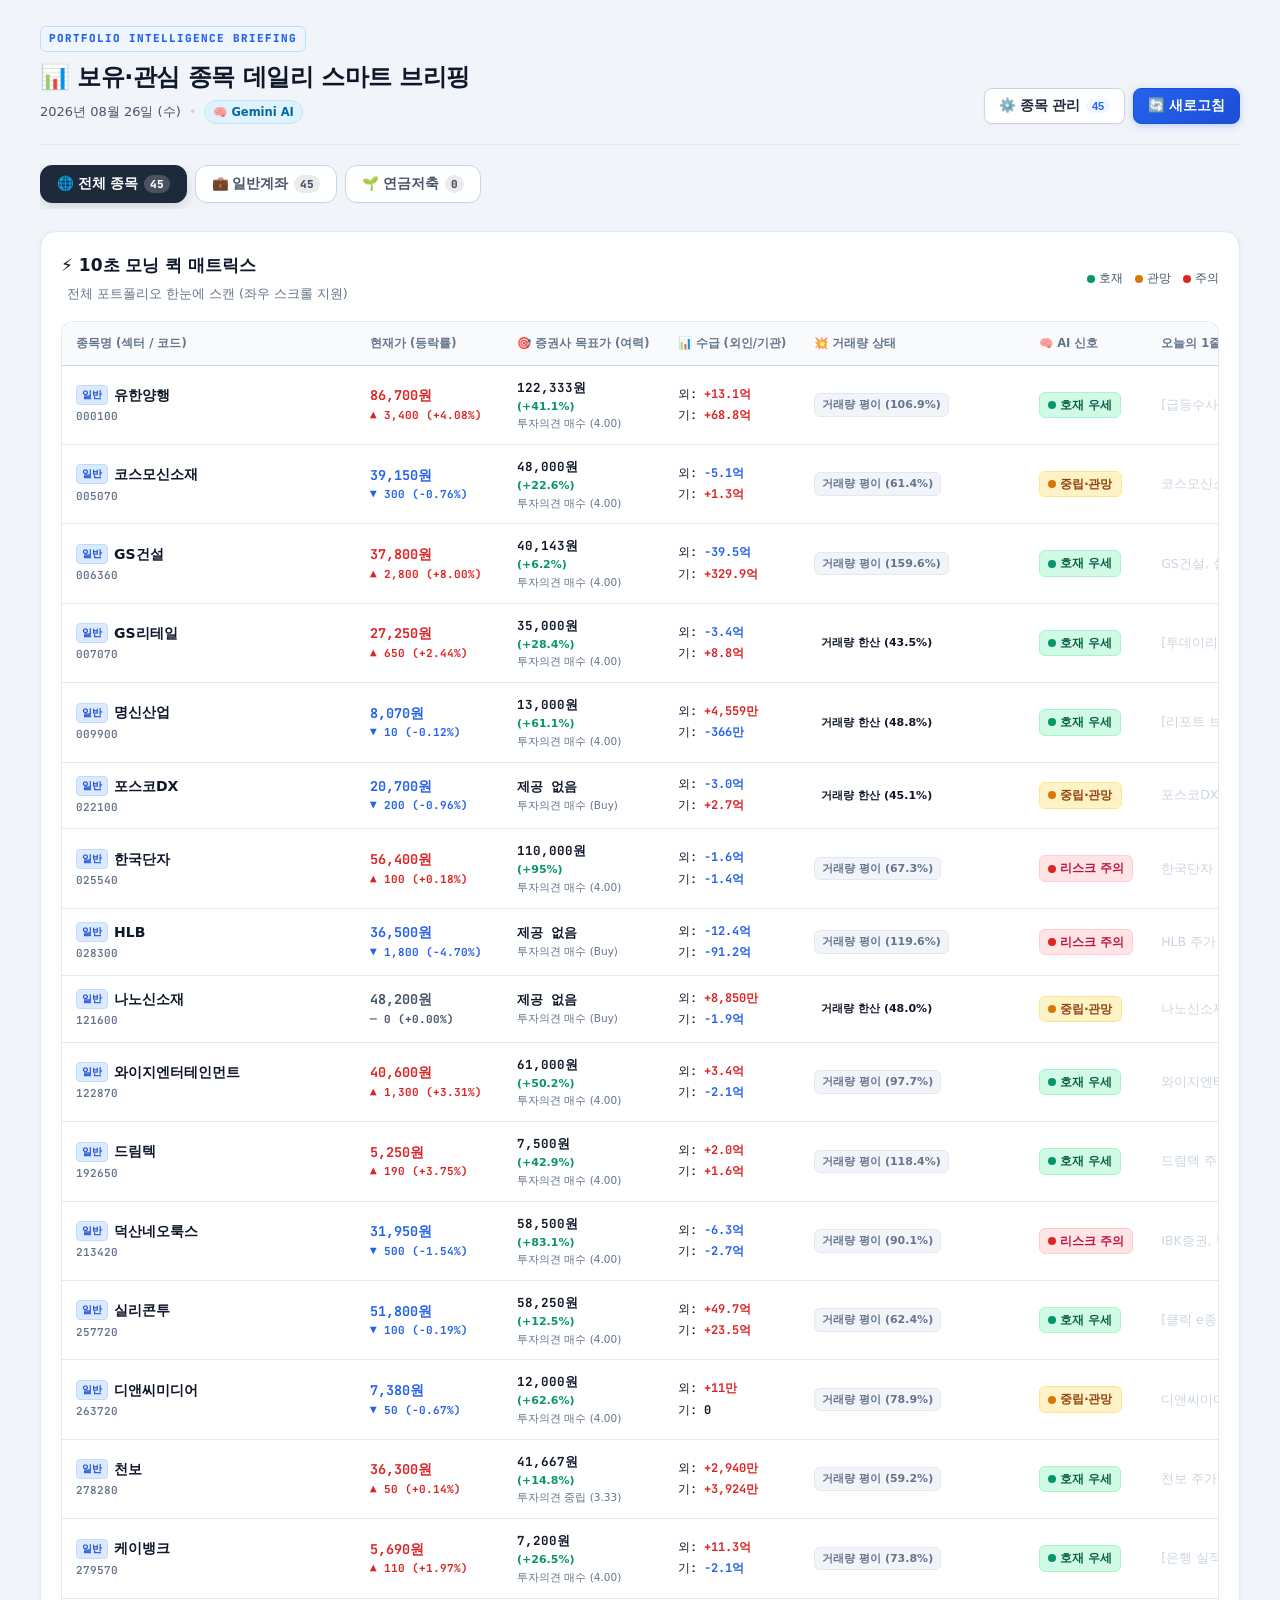
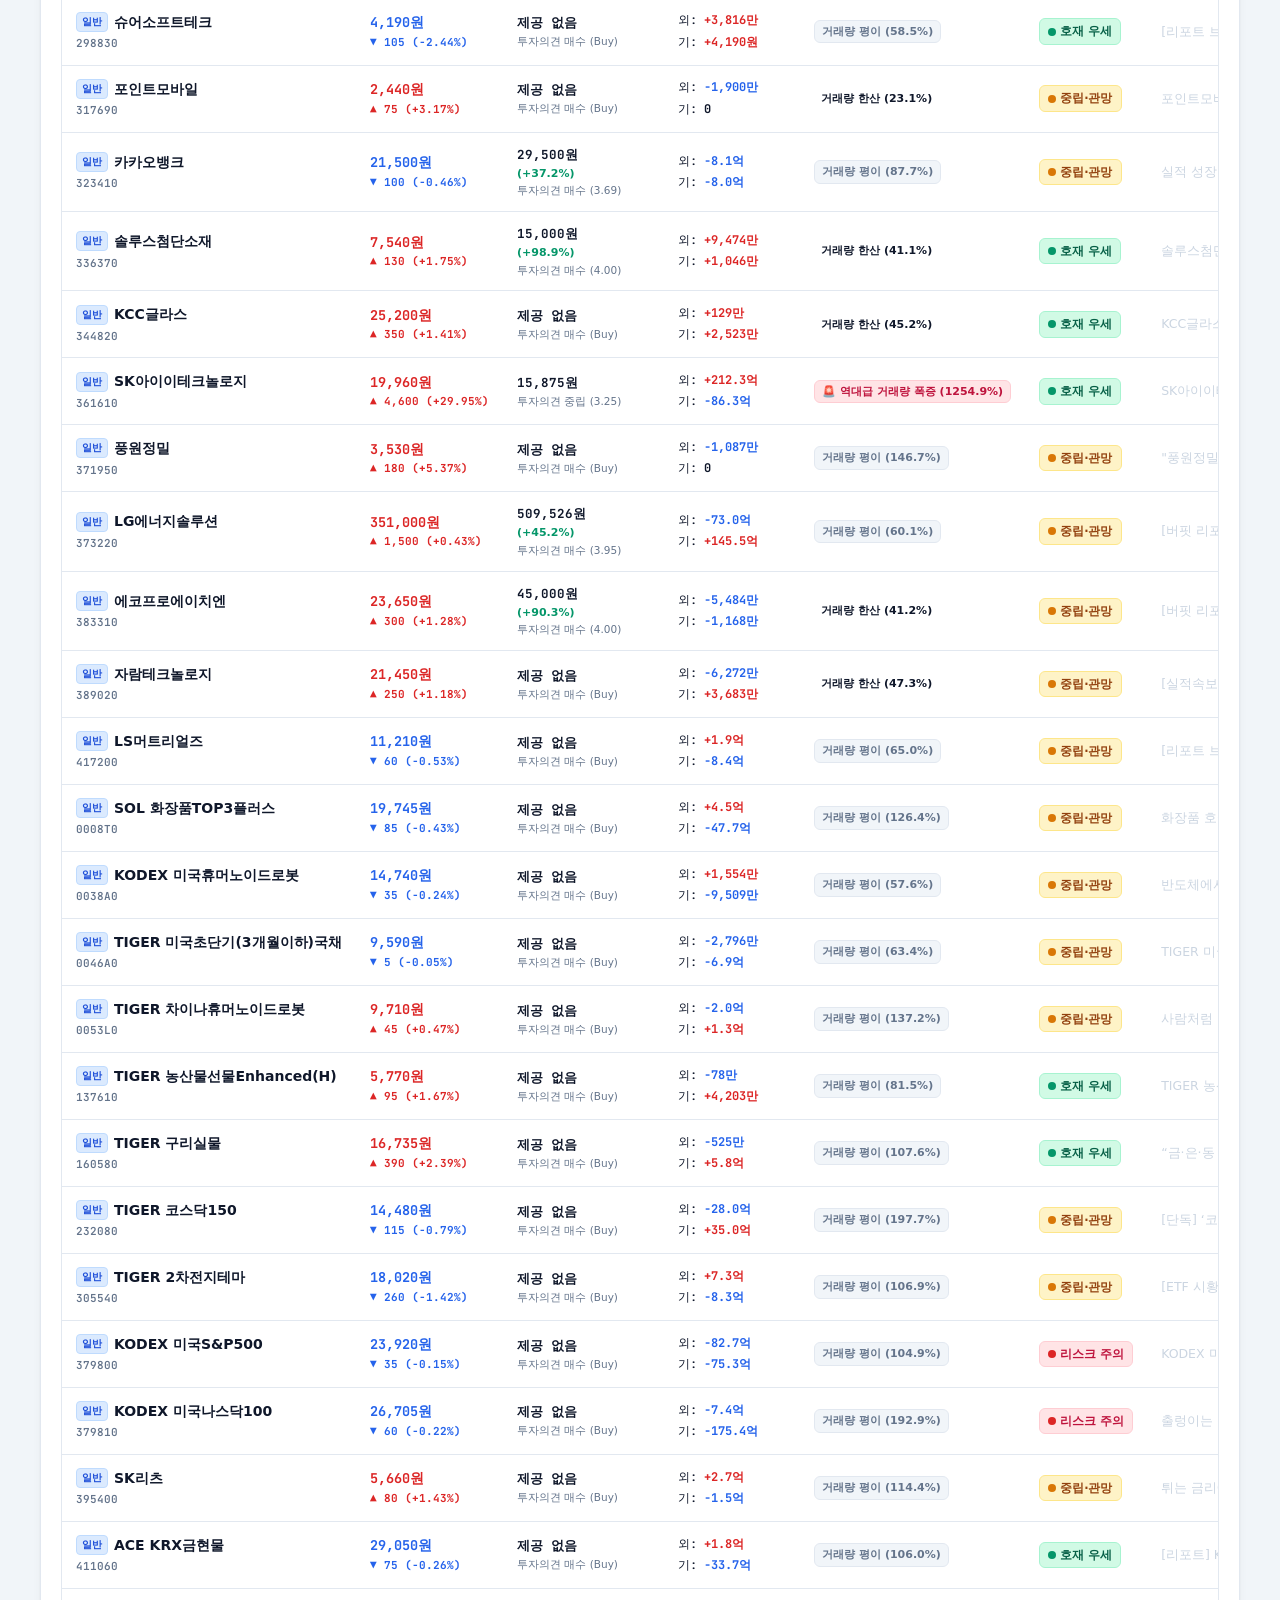
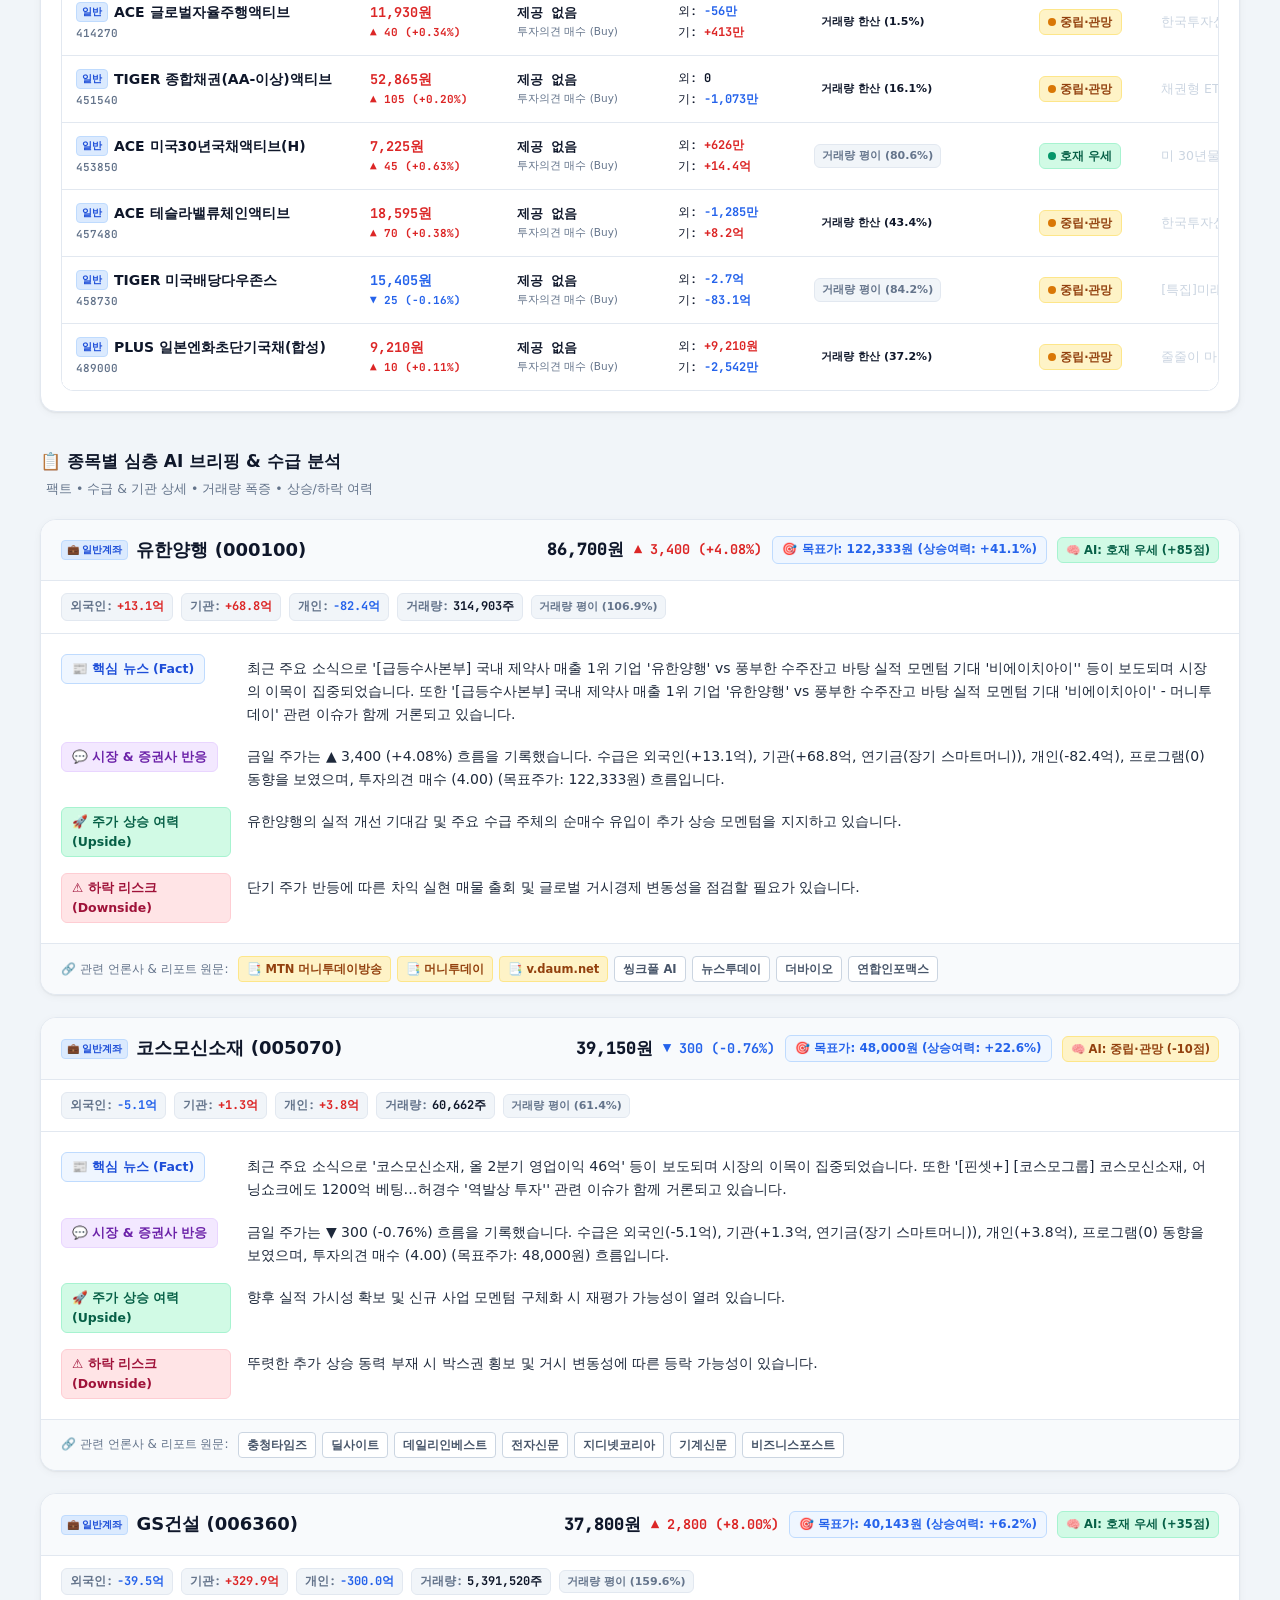
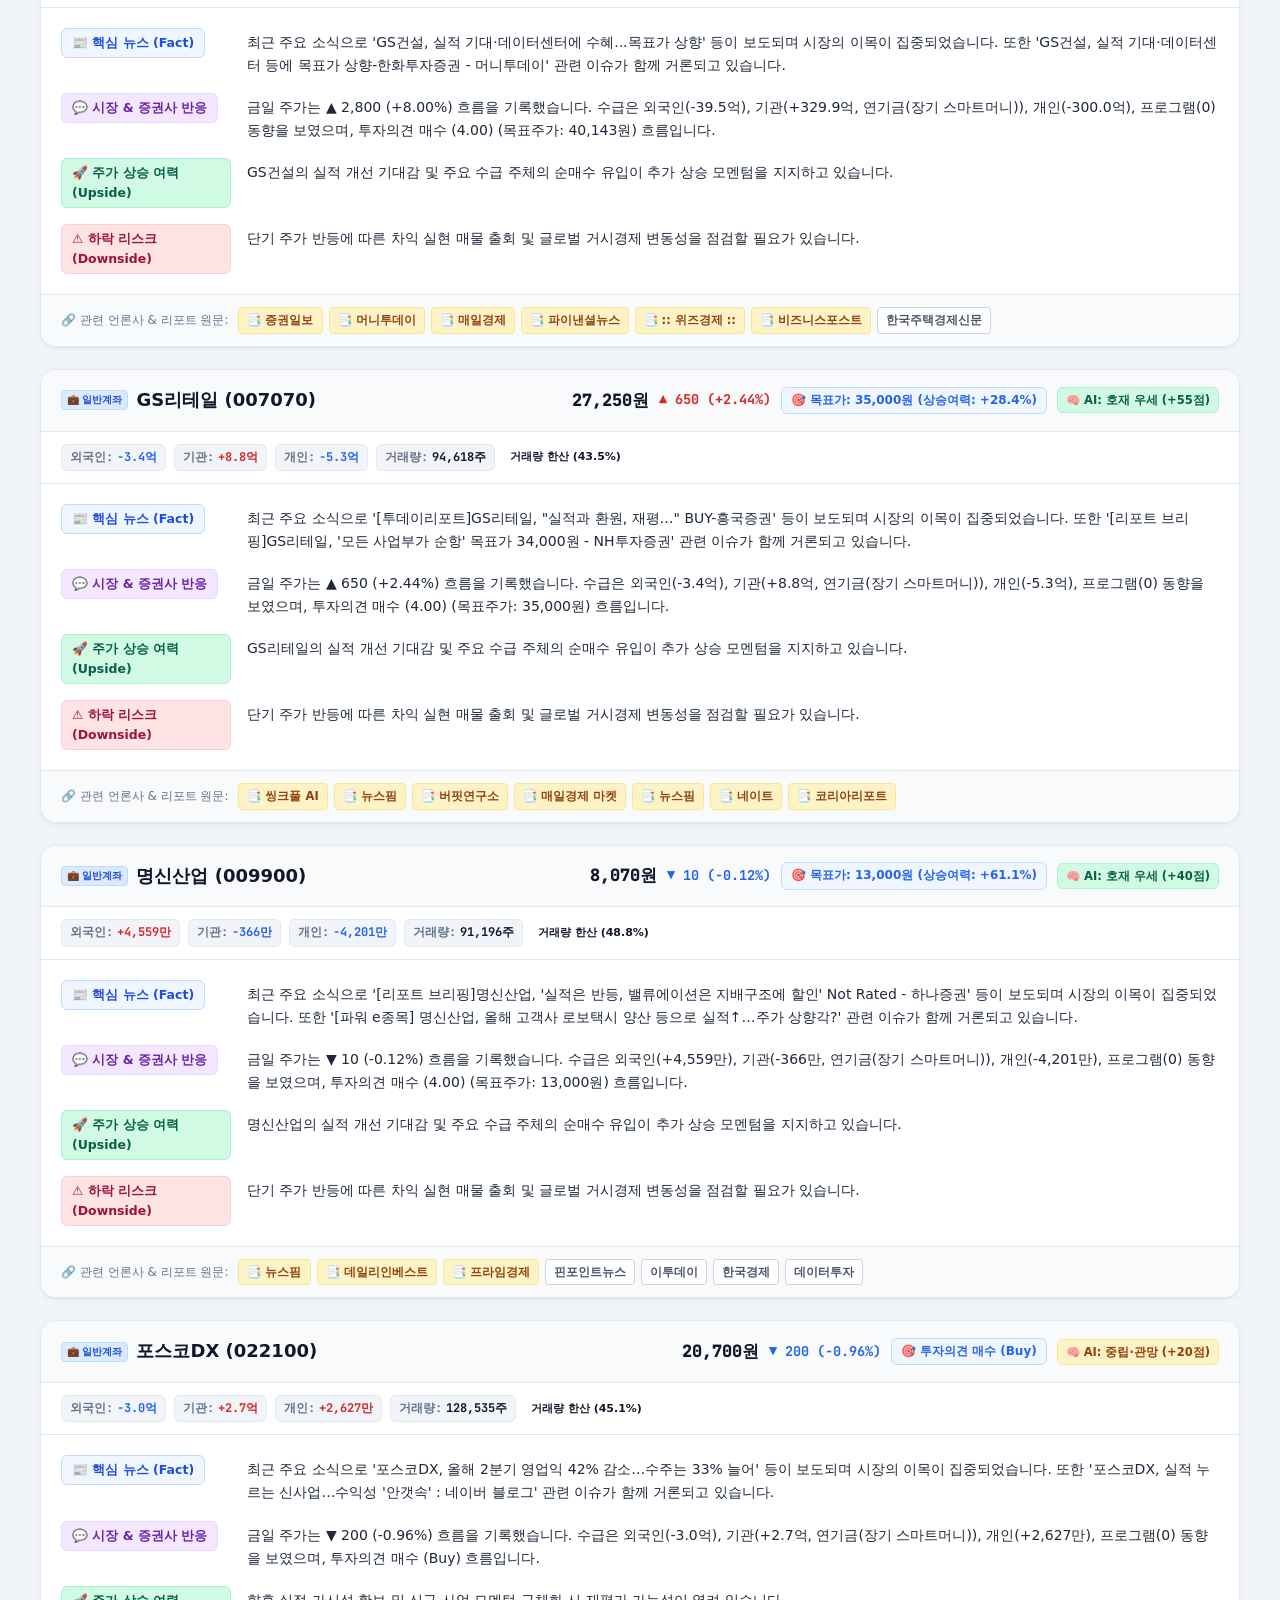
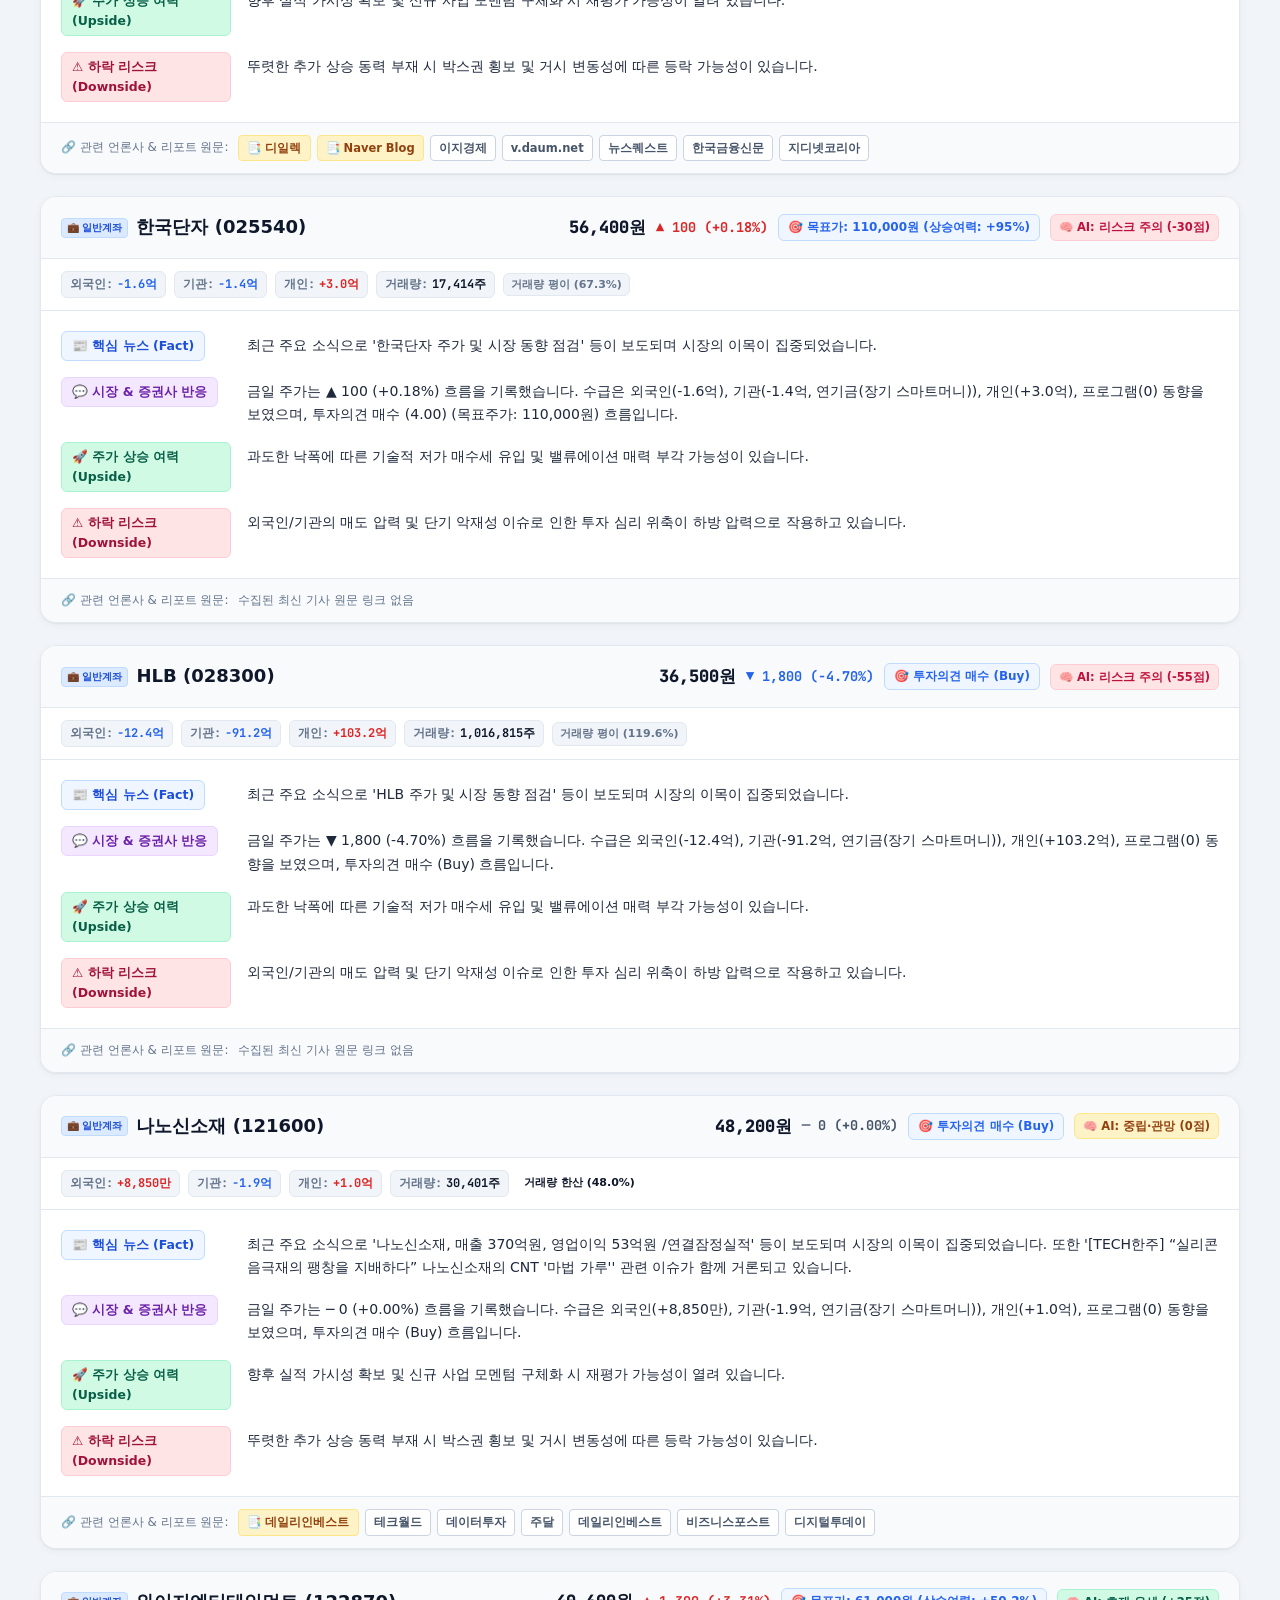
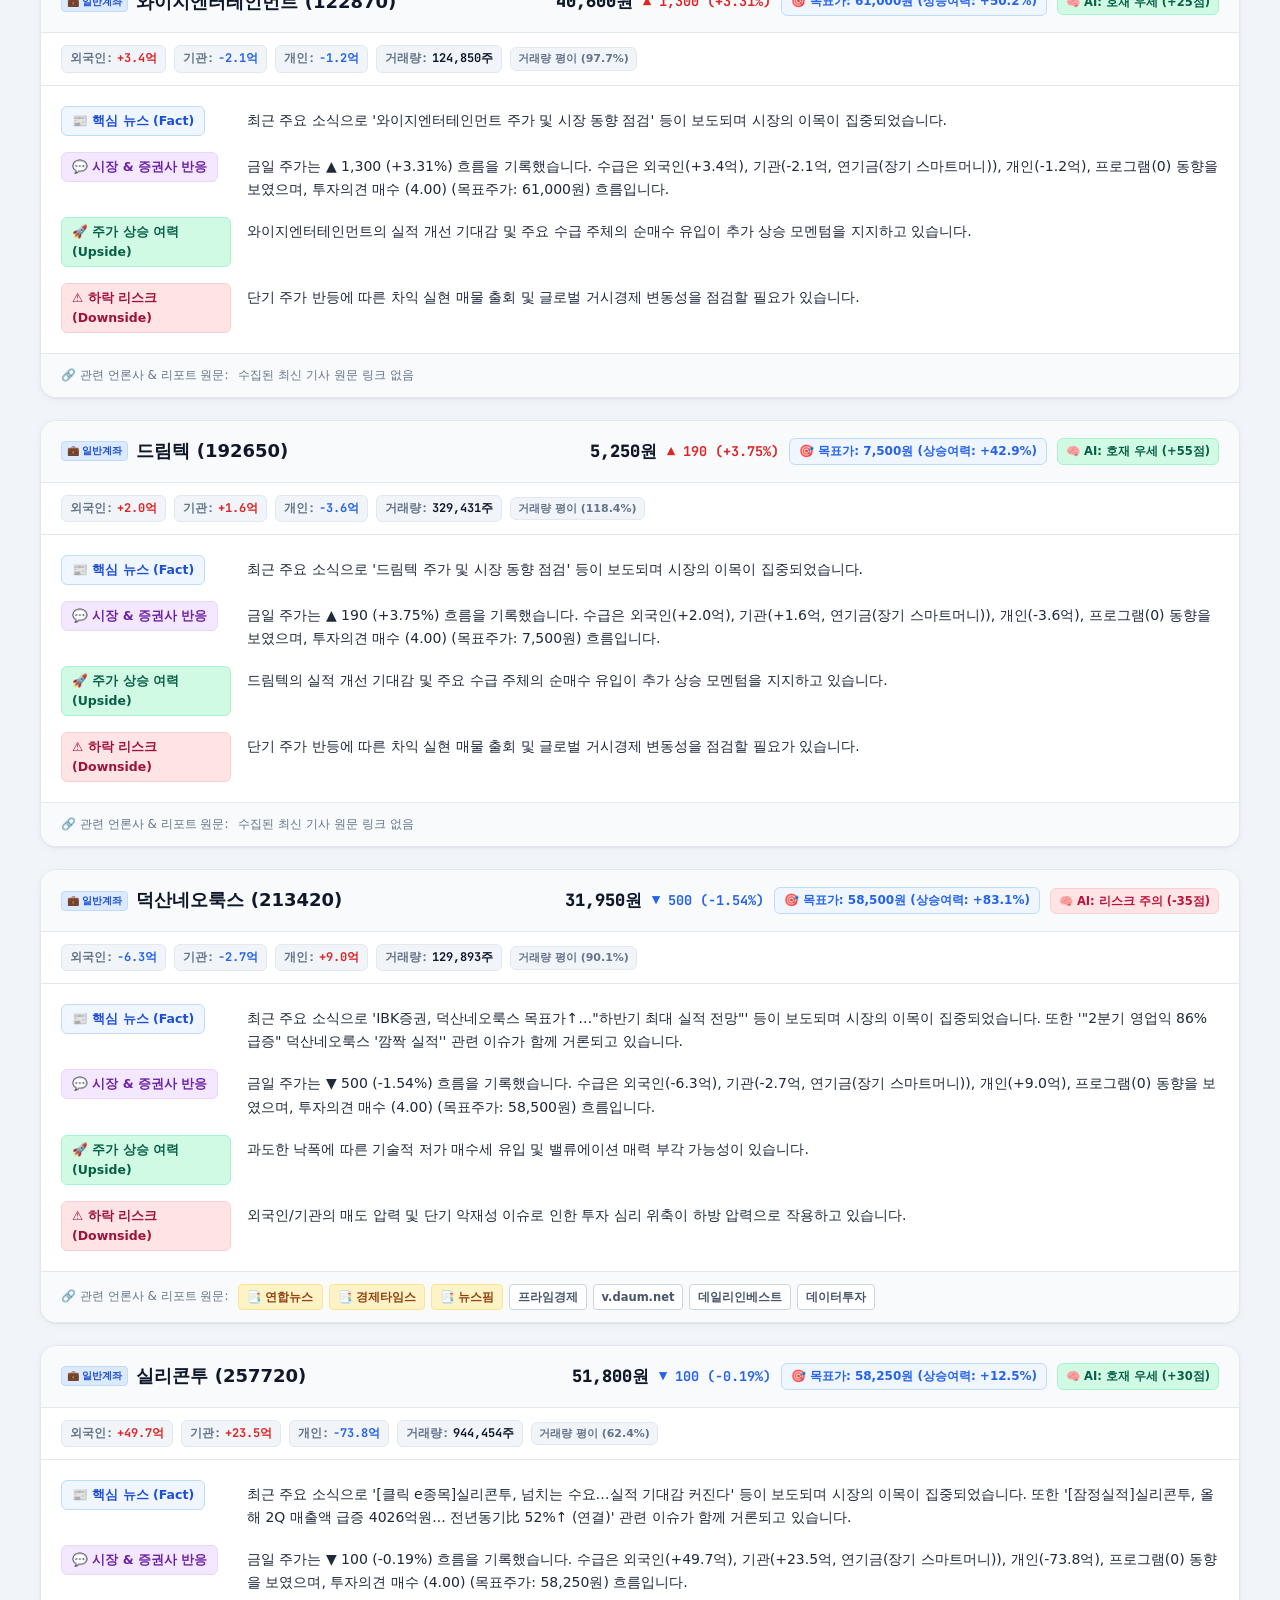
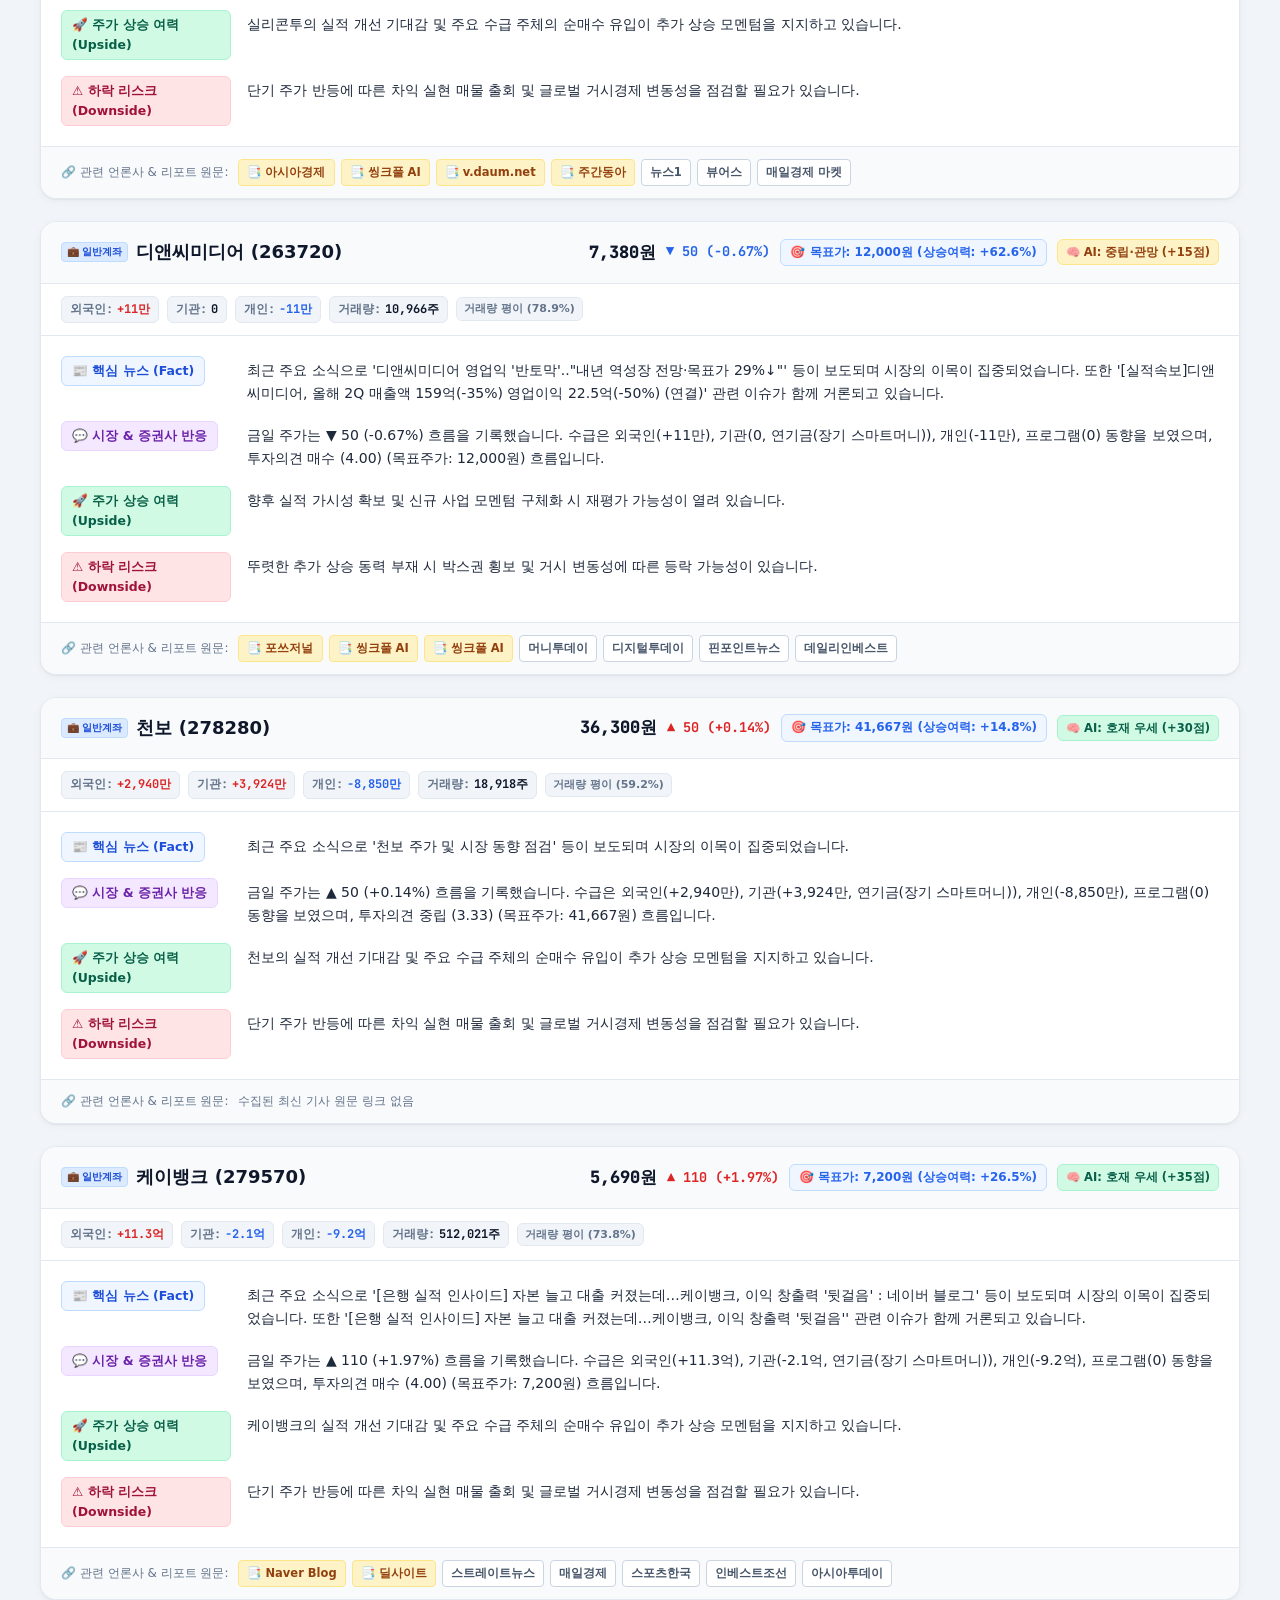
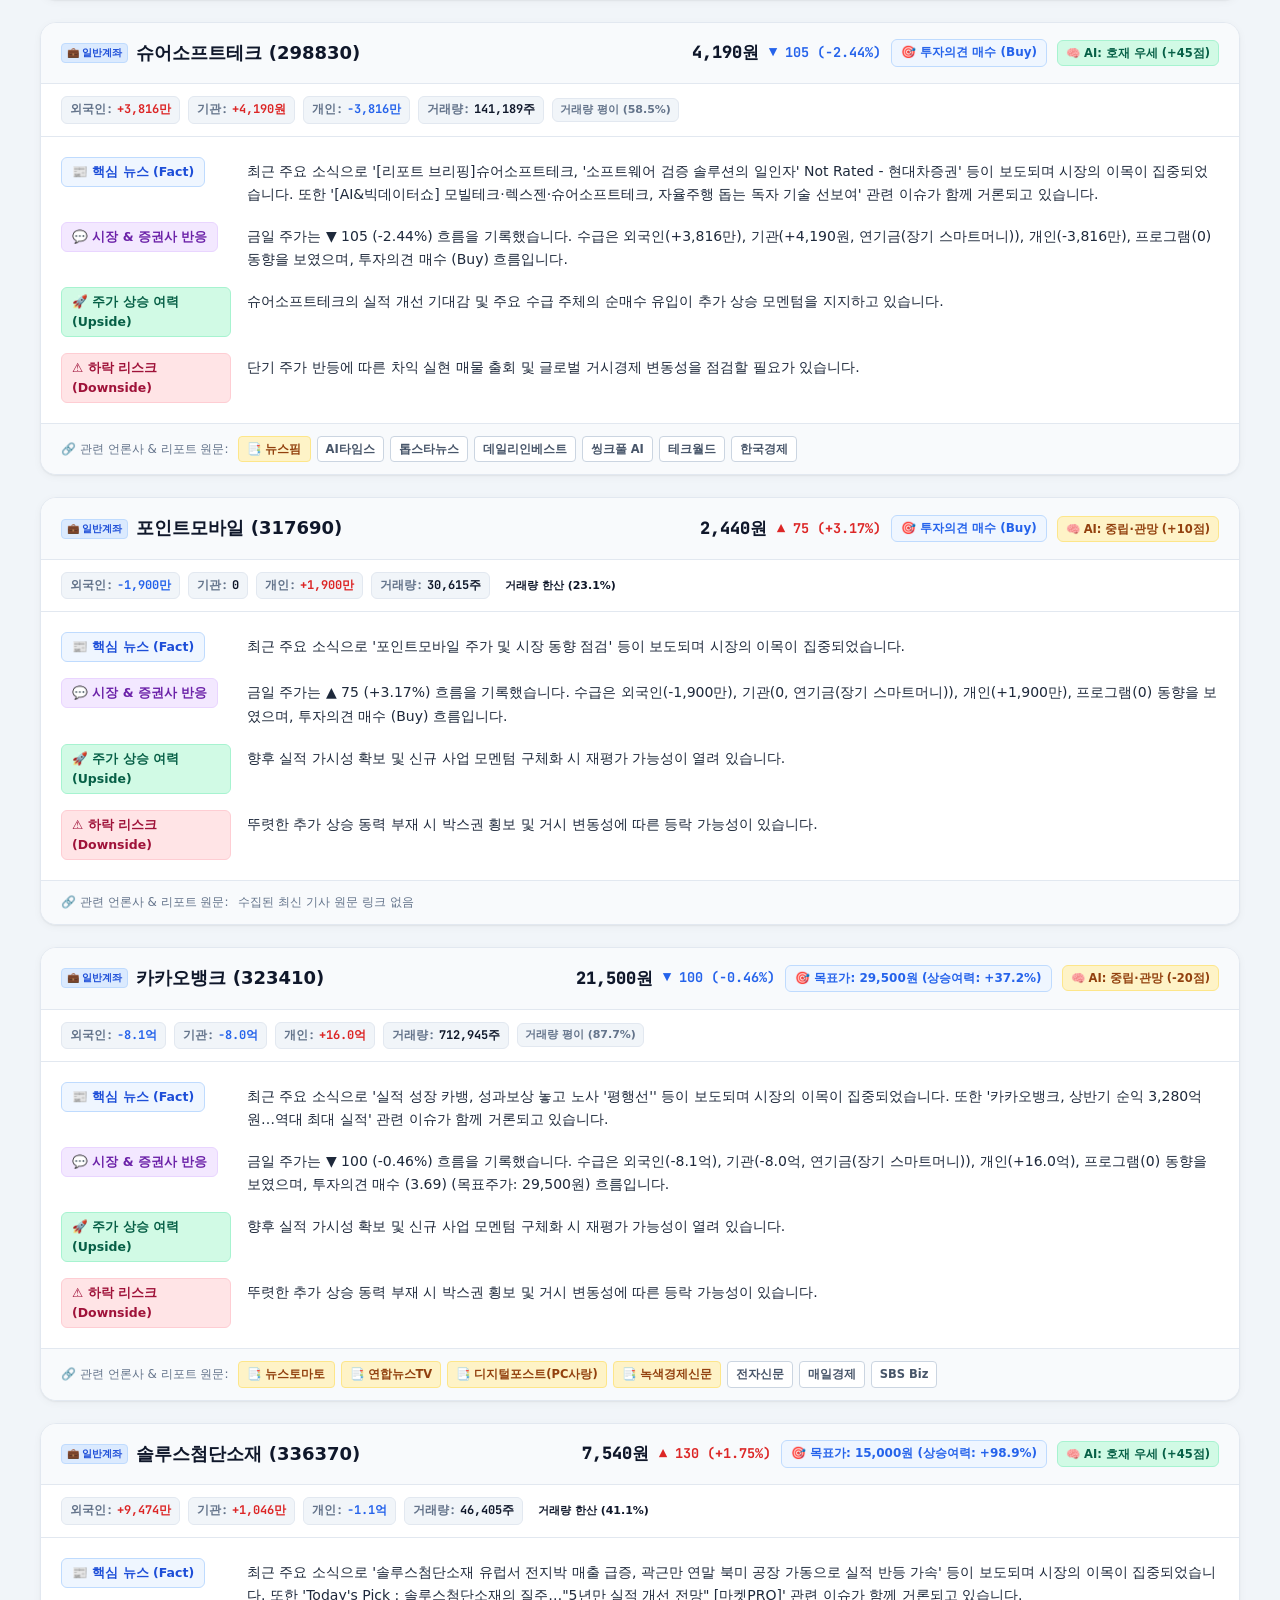
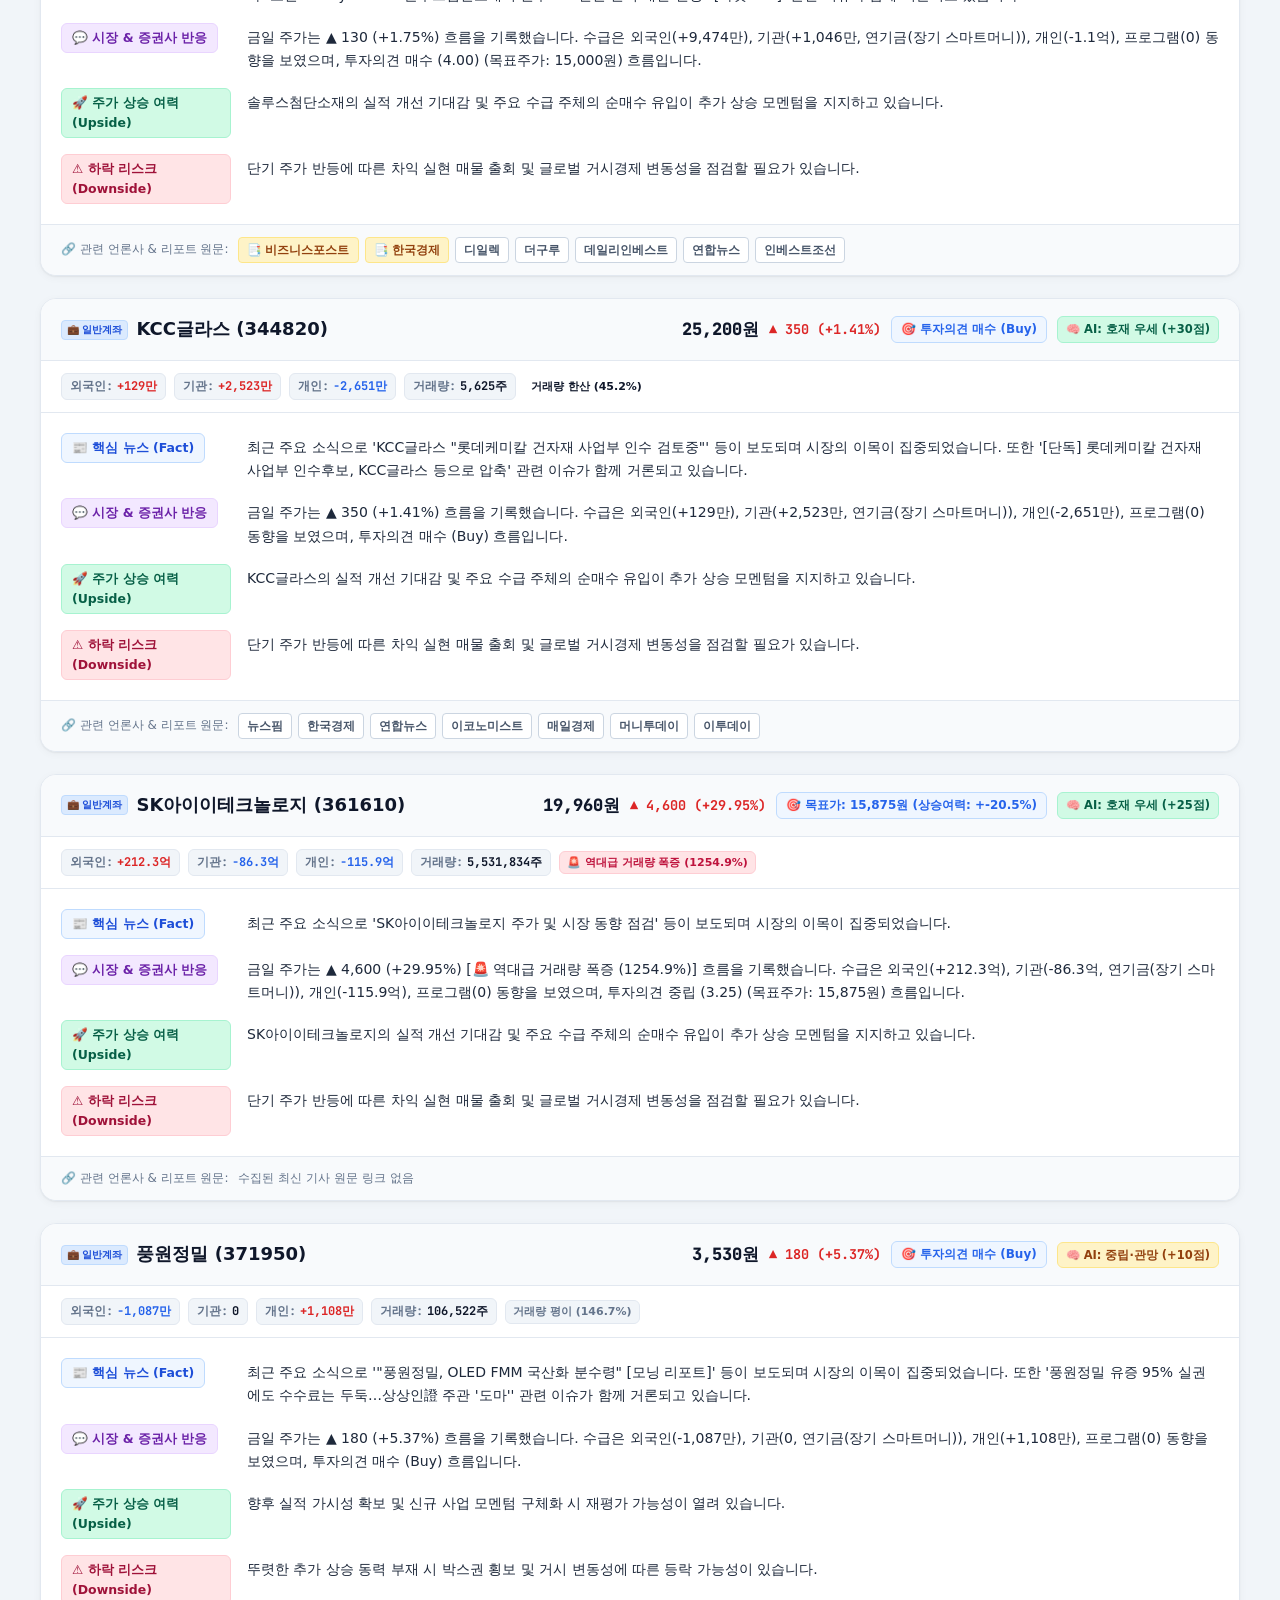
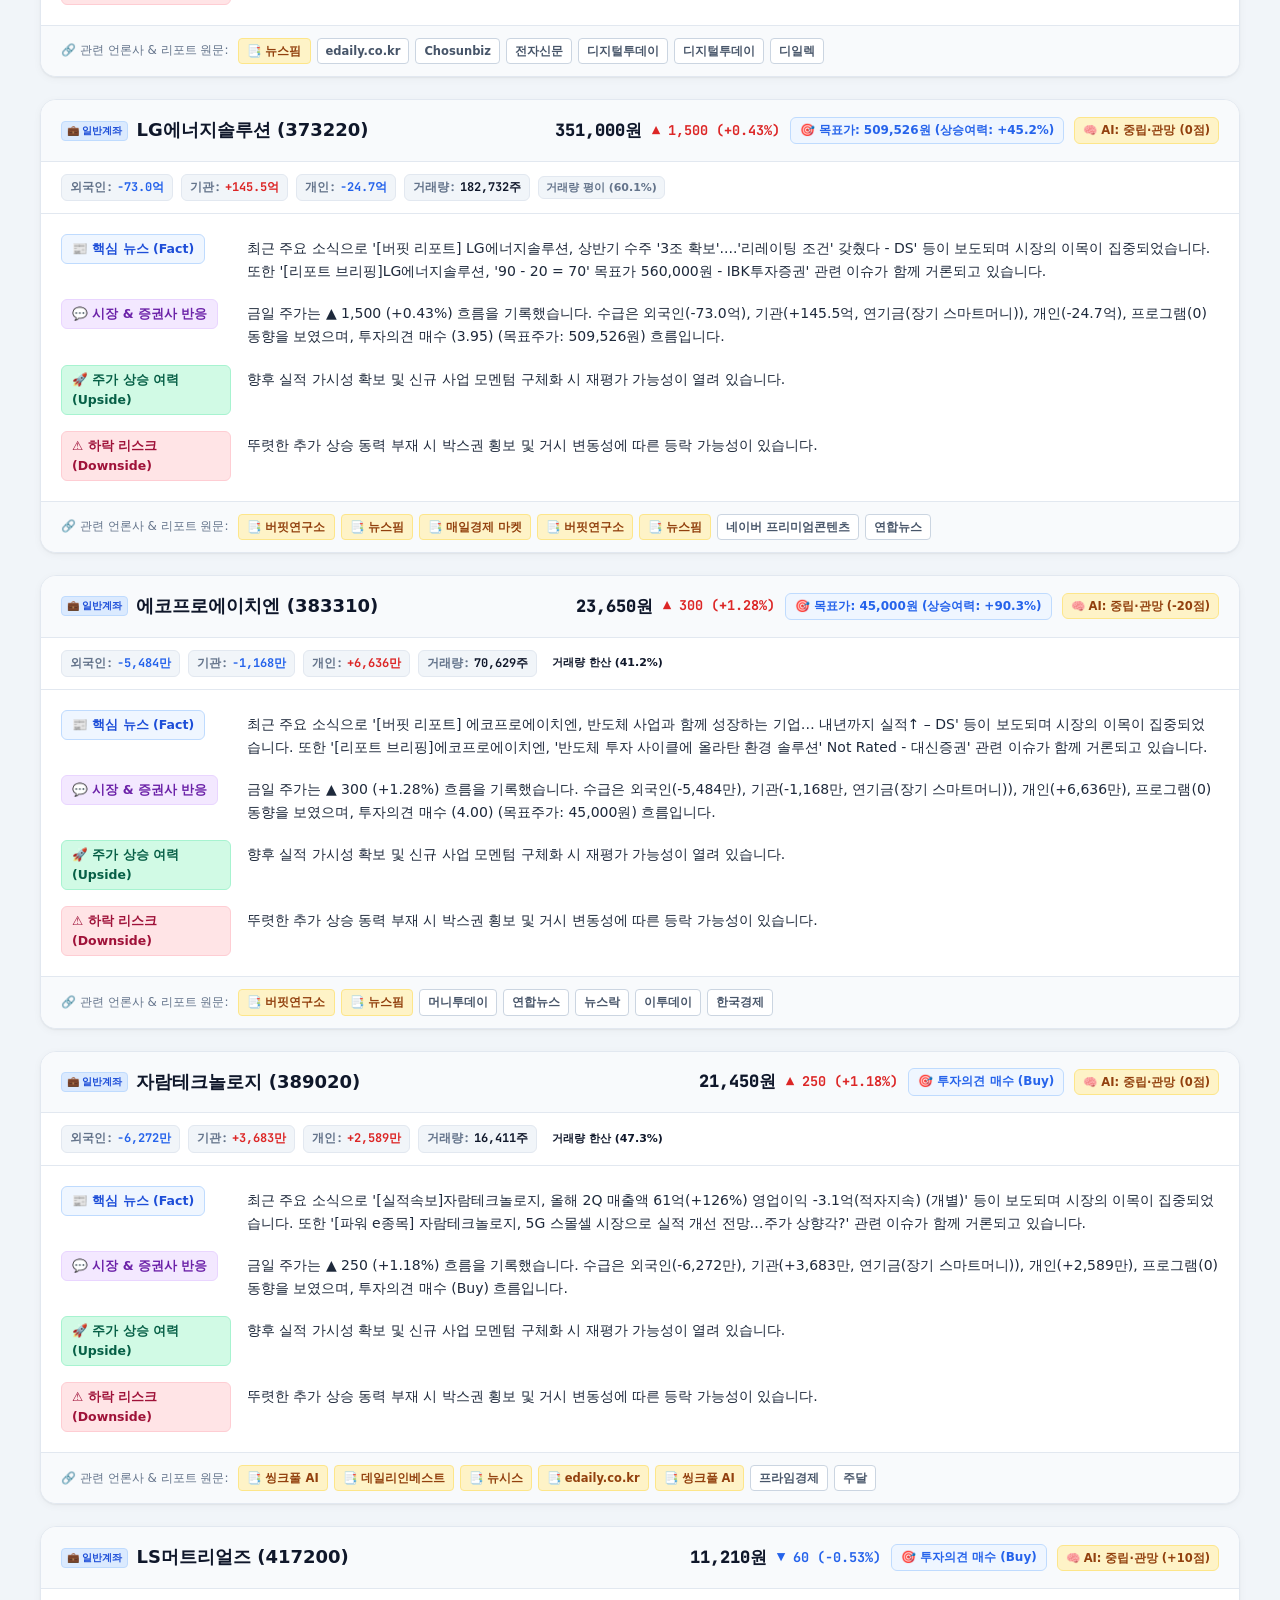
==== commit b177b8b1: "style: modern light gray theme and mobile horizontal scroll optimization" ====
--- a/index.html
+++ b/index.html
@@ -57,12 +57,12 @@
       <div class="section-header">
         <div class="section-title-wrap">
           <h2 class="section-title">⚡ 10초 모닝 퀵 매트릭스</h2>
-          <span class="section-subtitle" id="matrix-subtitle">전체 포트폴리오 45개 종목 한눈에 스캔</span>
+          <span class="section-subtitle" id="matrix-subtitle">전체 포트폴리오 한눈에 스캔 (좌우 스크롤 지원)</span>
         </div>
         <div class="matrix-legend">
-          <span class="legend-item"><span class="dot bull"></span> 호재 우세</span>
-          <span class="legend-item"><span class="dot neutral"></span> 중립·관망</span>
-          <span class="legend-item"><span class="dot bear"></span> 리스크 주의</span>
+          <span class="legend-item"><span class="dot bull"></span> 호재</span>
+          <span class="legend-item"><span class="dot neutral"></span> 관망</span>
+          <span class="legend-item"><span class="dot bear"></span> 주의</span>
         </div>
       </div>
 
--- a/style.css
+++ b/style.css
@@ -1,45 +1,52 @@
 /* ==========================================================================
-   Portfolio Stock Briefing - Premium Dark Theme Stylesheet
+   Portfolio Stock Briefing - Modern Soft Gray & Clean Light Theme
+   Optimized for Mobile Viewing (Horizontal Scroll & Responsive Design)
    ========================================================================== */
 
 :root {
-  --bg-base: #0B0E14;
-  --bg-surface: #121824;
-  --bg-card: #182234;
-  --bg-card-hover: #1E2B42;
-  --bg-card-inner: #151D2D;
-  --bg-glass: rgba(24, 34, 52, 0.75);
-  
-  --border-subtle: rgba(255, 255, 255, 0.08);
-  --border-medium: rgba(255, 255, 255, 0.15);
-  --border-accent: rgba(56, 189, 248, 0.35);
-
-  --text-main: #F8FAFC;
-  --text-muted: #94A3B8;
+  /* Soft Gray & Clean Light Colors */
+  --bg-base: #F1F5F9;       /* 눈이 편안한 밝은 소프트 그레이 */
+  --bg-surface: #FFFFFF;    /* 퓨어 화이트 */
+  --bg-card: #FFFFFF;
+  --bg-card-hover: #F8FAFC;
+  --bg-card-inner: #F8FAFC;
+  --bg-subtle: #E2E8F0;
+
+  --border-subtle: #E2E8F0;
+  --border-medium: #CBD5E1;
+  --border-accent: #3B82F6;
+
+  /* Typography */
+  --text-main: #0F172A;     /* 짙은 차콜 블랙 (최고 가독성) */
+  --text-body: #1E293B;
+  --text-muted: #475569;
   --text-dim: #64748B;
 
-  --accent-blue: #38BDF8;
-  --accent-cyan: #06B6D4;
-  --accent-green: #10B981;
-  --accent-red: #F43F5E;
-  --accent-amber: #F59E0B;
-  --accent-purple: #A855F7;
-  --accent-emerald: #059669;
-
+  /* Accent & Finance Colors */
+  --accent-blue: #2563EB;
+  --accent-cyan: #0284C7;
+  --accent-green: #059669;
+  --accent-red: #DC2626;    /* 한국 증시 상승 빨강 */
+  --accent-fall: #2563EB;   /* 한국 증시 하락 파랑 */
+  --accent-amber: #D97706;
+  --accent-purple: #7C3AED;
+
+  /* Radius & Shadows */
   --radius-sm: 8px;
   --radius-md: 12px;
   --radius-lg: 16px;
   --radius-xl: 20px;
 
-  --shadow-sm: 0 4px 12px rgba(0, 0, 0, 0.25);
-  --shadow-md: 0 8px 24px rgba(0, 0, 0, 0.35);
-  --shadow-lg: 0 16px 40px rgba(0, 0, 0, 0.45);
+  --shadow-sm: 0 2px 8px rgba(0, 0, 0, 0.04), 0 1px 2px rgba(0, 0, 0, 0.06);
+  --shadow-md: 0 4px 16px rgba(0, 0, 0, 0.06), 0 2px 4px rgba(0, 0, 0, 0.04);
+  --shadow-lg: 0 12px 32px rgba(0, 0, 0, 0.08);
 }
 
 * {
   box-sizing: border-box;
   margin: 0;
   padding: 0;
+  -webkit-tap-highlight-color: transparent;
 }
 
 body {
@@ -48,7 +55,7 @@
   font-family: 'Pretendard', -apple-system, BlinkMacSystemFont, system-ui, sans-serif;
   line-height: 1.6;
   -webkit-font-smoothing: antialiased;
-  padding: 32px 20px 60px;
+  padding: 24px 16px 60px;
 }
 
 .app-container {
@@ -64,10 +71,10 @@
   justify-content: space-between;
   align-items: flex-end;
   flex-wrap: wrap;
-  gap: 20px;
-  padding-bottom: 22px;
+  gap: 16px;
+  padding-bottom: 20px;
   border-bottom: 1px solid var(--border-subtle);
-  margin-bottom: 24px;
+  margin-bottom: 20px;
 }
 
 .logo-badge {
@@ -75,89 +82,94 @@
   font-family: 'JetBrains Mono', monospace;
   font-size: 11px;
   font-weight: 800;
-  letter-spacing: 1.5px;
+  letter-spacing: 1px;
   color: var(--accent-blue);
-  background: rgba(56, 189, 248, 0.12);
-  border: 1px solid rgba(56, 189, 248, 0.25);
+  background: #EFF6FF;
+  border: 1px solid #BFDBFE;
   padding: 3px 8px;
-  border-radius: 4px;
-  margin-bottom: 8px;
+  border-radius: 6px;
+  margin-bottom: 6px;
 }
 
 .header-title {
-  font-size: 26px;
-  font-weight: 800;
-  letter-spacing: -0.6px;
-  background: linear-gradient(135deg, #FFFFFF 20%, #CBD5E1 70%, var(--accent-blue) 100%);
-  -webkit-background-clip: text;
-  -webkit-text-fill-color: transparent;
+  font-size: 24px;
+  font-weight: 800;
+  letter-spacing: -0.5px;
+  color: var(--text-main);
 }
 
 .header-meta {
   display: flex;
   align-items: center;
   gap: 8px;
-  font-size: 13.5px;
+  font-size: 13px;
   color: var(--text-muted);
-  margin-top: 6px;
+  margin-top: 4px;
 }
 
 .meta-divider {
-  color: var(--text-dim);
+  color: var(--border-medium);
 }
 
 .engine-badge {
-  font-size: 12px;
-  font-weight: 600;
-  color: var(--accent-cyan);
-  background: rgba(6, 182, 212, 0.12);
+  font-size: 11.5px;
+  font-weight: 700;
+  color: #0369A1;
+  background: #E0F2FE;
   padding: 2px 8px;
   border-radius: 20px;
-  border: 1px solid rgba(6, 182, 212, 0.25);
+  border: 1px solid #BAE6FD;
 }
 
 .header-right {
   display: flex;
   align-items: center;
-  gap: 10px;
+  gap: 8px;
 }
 
 .btn {
   display: inline-flex;
   align-items: center;
   gap: 6px;
-  padding: 9px 15px;
+  padding: 8px 14px;
   font-size: 13.5px;
-  font-weight: 600;
+  font-weight: 700;
   border-radius: var(--radius-sm);
   cursor: pointer;
-  transition: all 0.2s cubic-bezier(0.4, 0, 0.2, 1);
-  border: 1px solid var(--border-subtle);
-  background: var(--bg-card);
-  color: var(--text-main);
+  transition: all 0.2s ease;
+  border: 1px solid var(--border-medium);
+  background: #FFFFFF;
+  color: var(--text-body);
   text-decoration: none;
+  box-shadow: 0 1px 3px rgba(0,0,0,0.05);
 }
 
 .btn:hover {
-  background: var(--bg-card-hover);
-  border-color: var(--border-accent);
+  background: #F8FAFC;
+  border-color: var(--accent-blue);
+  color: var(--accent-blue);
   transform: translateY(-1px);
 }
 
 .btn-primary {
   background: linear-gradient(135deg, #2563EB, #1D4ED8);
-  border-color: rgba(59, 130, 246, 0.4);
+  border-color: #1D4ED8;
+  color: #FFFFFF;
+  box-shadow: 0 2px 8px rgba(37, 99, 235, 0.25);
 }
 
 .btn-primary:hover {
-  background: linear-gradient(135deg, #3B82F6, #2563EB);
-  box-shadow: 0 4px 16px rgba(37, 99, 235, 0.4);
+  background: linear-gradient(135deg, #1D4ED8, #1E40AF);
+  color: #FFFFFF;
+  box-shadow: 0 4px 12px rgba(37, 99, 235, 0.35);
 }
 
 .stock-count-badge {
-  background: rgba(255, 255, 255, 0.15);
+  background: #EFF6FF;
+  color: var(--accent-blue);
   font-size: 11px;
-  padding: 2px 6px;
+  font-weight: 800;
+  padding: 1px 6px;
   border-radius: 10px;
 }
 
@@ -167,86 +179,97 @@
 .account-nav {
   display: flex;
   align-items: center;
-  gap: 10px;
-  margin-bottom: 24px;
-  border-bottom: 1px solid var(--border-subtle);
-  padding-bottom: 12px;
+  gap: 8px;
+  margin-bottom: 22px;
+  overflow-x: auto;
+  padding-bottom: 6px;
+  -webkit-overflow-scrolling: touch;
+}
+
+.account-nav::-webkit-scrollbar {
+  display: none;
 }
 
 .tab-btn {
   display: inline-flex;
   align-items: center;
-  gap: 8px;
-  padding: 10px 18px;
-  font-size: 14px;
+  gap: 6px;
+  padding: 9px 16px;
+  font-size: 13.5px;
   font-weight: 700;
   border-radius: var(--radius-md);
-  border: 1px solid var(--border-subtle);
-  background: var(--bg-surface);
+  border: 1px solid var(--border-medium);
+  background: #FFFFFF;
   color: var(--text-muted);
   cursor: pointer;
   transition: all 0.2s ease;
+  white-space: nowrap;
+  box-shadow: 0 1px 2px rgba(0,0,0,0.03);
 }
 
 .tab-btn:hover {
-  background: var(--bg-card);
-  color: #fff;
-  border-color: var(--border-medium);
+  background: #F8FAFC;
+  color: var(--text-main);
 }
 
 .tab-btn.active {
-  background: linear-gradient(135deg, rgba(37, 99, 235, 0.25), rgba(56, 189, 248, 0.15));
-  border-color: var(--accent-blue);
-  color: #fff;
-  box-shadow: 0 0 16px rgba(56, 189, 248, 0.15);
+  background: #1E293B;
+  border-color: #1E293B;
+  color: #FFFFFF;
+  box-shadow: 0 4px 12px rgba(15, 23, 42, 0.15);
 }
 
 .tab-count {
   font-size: 11px;
   font-family: 'JetBrains Mono', monospace;
-  background: rgba(255, 255, 255, 0.12);
-  padding: 2px 7px;
-  border-radius: 12px;
+  font-weight: 800;
+  background: rgba(0, 0, 0, 0.08);
+  padding: 2px 6px;
+  border-radius: 10px;
+}
+
+.tab-btn.active .tab-count {
+  background: rgba(255, 255, 255, 0.2);
+  color: #FFFFFF;
 }
 
 /* --------------------------------------------------------------------------
-   Quick Matrix (10-Sec Morning Table)
+   Quick Matrix (10-Sec Morning Table) - Horizontal Scroll Protected
    -------------------------------------------------------------------------- */
 .quick-matrix-section {
-  background: var(--bg-surface);
+  background: #FFFFFF;
   border: 1px solid var(--border-subtle);
   border-radius: var(--radius-lg);
-  padding: 22px 24px;
-  margin-bottom: 40px;
+  padding: 20px;
+  margin-bottom: 36px;
   box-shadow: var(--shadow-sm);
 }
 
 .section-header {
   display: flex;
   justify-content: space-between;
-  align-items: flex-end;
+  align-items: center;
   flex-wrap: wrap;
+  gap: 10px;
+  margin-bottom: 16px;
+}
+
+.section-title {
+  font-size: 17px;
+  font-weight: 800;
+  color: var(--text-main);
+}
+
+.section-subtitle {
+  font-size: 12.5px;
+  color: var(--text-dim);
+  margin-left: 6px;
+}
+
+.matrix-legend {
+  display: flex;
+  align-items: center;
   gap: 12px;
-  margin-bottom: 18px;
-}
-
-.section-title {
-  font-size: 18px;
-  font-weight: 800;
-  color: #fff;
-  letter-spacing: -0.3px;
-}
-
-.section-subtitle {
-  font-size: 13px;
-  color: var(--text-dim);
-  margin-left: 8px;
-}
-
-.matrix-legend {
-  display: flex;
-  align-items: center;
-  gap: 14px;
   font-size: 12px;
   color: var(--text-muted);
 }
@@ -254,7 +277,7 @@
 .legend-item {
   display: flex;
   align-items: center;
-  gap: 5px;
+  gap: 4px;
 }
 
 .dot {
@@ -262,36 +285,55 @@
   height: 8px;
   border-radius: 50%;
 }
-.dot.bull { background: var(--accent-green); box-shadow: 0 0 6px var(--accent-green); }
-.dot.neutral { background: var(--accent-amber); box-shadow: 0 0 6px var(--accent-amber); }
-.dot.bear { background: var(--accent-red); box-shadow: 0 0 6px var(--accent-red); }
-
+.dot.bull { background: var(--accent-green); }
+.dot.neutral { background: var(--accent-amber); }
+.dot.bear { background: var(--accent-red); }
+
+/* Horizontal Scroll wrapper for Table */
 .table-responsive {
   width: 100%;
   overflow-x: auto;
+  -webkit-overflow-scrolling: touch;
+  border: 1px solid var(--border-subtle);
+  border-radius: var(--radius-md);
+}
+
+/* Custom scrollbar for clean touch */
+.table-responsive::-webkit-scrollbar {
+  height: 6px;
+}
+.table-responsive::-webkit-scrollbar-track {
+  background: #F1F5F9;
+}
+.table-responsive::-webkit-scrollbar-thumb {
+  background: #CBD5E1;
+  border-radius: 3px;
 }
 
 .matrix-table {
   width: 100%;
+  min-width: 840px; /* 가로폭이 좁아 글자가 아래로 꺾이지 않도록 보장! */
   border-collapse: collapse;
   font-size: 13px;
+  background: #FFFFFF;
 }
 
 .matrix-table th {
   text-align: left;
   color: var(--text-dim);
-  font-weight: 600;
+  font-weight: 700;
   font-size: 11.5px;
-  padding: 10px 12px;
+  padding: 12px 14px;
+  background: #F8FAFC;
+  border-bottom: 1px solid var(--border-medium);
+  white-space: nowrap;
+}
+
+.matrix-table td {
+  padding: 12px 14px;
   border-bottom: 1px solid var(--border-subtle);
-  text-transform: uppercase;
-  letter-spacing: 0.5px;
-}
-
-.matrix-table td {
-  padding: 12px;
-  border-bottom: 1px solid rgba(255, 255, 255, 0.04);
   vertical-align: middle;
+  white-space: nowrap; /* 셀 내부 글자 강제 줄바꿈 방지 */
 }
 
 .matrix-table tbody tr {
@@ -300,7 +342,7 @@
 }
 
 .matrix-table tbody tr:hover td {
-  background: rgba(255, 255, 255, 0.03);
+  background: #F8FAFC;
 }
 
 .matrix-table tbody tr:last-child td {
@@ -316,37 +358,39 @@
 .stock-cell {
   display: flex;
   flex-direction: column;
-  gap: 3px;
+  gap: 2px;
 }
 
 .stock-cell-top {
   display: flex;
   align-items: center;
   gap: 6px;
-  font-weight: 700;
-  color: #fff;
+  font-weight: 800;
+  color: var(--text-main);
+  font-size: 14px;
 }
 
 .stock-cell-sub {
   display: flex;
   align-items: center;
-  gap: 6px;
-  font-size: 11px;
+  gap: 5px;
 }
 
 .account-tag {
   font-size: 10px;
-  font-weight: 700;
+  font-weight: 800;
   padding: 1px 5px;
   border-radius: 4px;
 }
-.account-tag.general { background: rgba(59, 130, 246, 0.18); color: #93C5FD; border: 1px solid rgba(59, 130, 246, 0.3); }
-.account-tag.pension { background: rgba(16, 185, 129, 0.18); color: #6EE7B7; border: 1px solid rgba(16, 185, 129, 0.3); }
+.account-tag.general { background: #DBEAFE; color: #1D4ED8; border: 1px solid #BFDBFE; }
+.account-tag.pension { background: #D1FAE5; color: #065F46; border: 1px solid #A7F3D0; }
 
 .sector-tag {
   font-size: 10.5px;
-  color: #FCD34D;
-  background: rgba(245, 158, 11, 0.12);
+  font-weight: 600;
+  color: #B45309;
+  background: #FEF3C7;
+  border: 1px solid #FDE68A;
   padding: 1px 6px;
   border-radius: 4px;
 }
@@ -355,16 +399,17 @@
   font-family: 'JetBrains Mono', monospace;
   font-size: 11px;
   color: var(--text-dim);
-  font-weight: 500;
+  font-weight: 600;
 }
 
 .price-box {
   font-family: 'JetBrains Mono', monospace;
-  font-weight: 600;
+  font-weight: 700;
+  font-size: 13.5px;
 }
 
 .price-up { color: var(--accent-red); }
-.price-down { color: var(--accent-blue); }
+.price-down { color: var(--accent-fall); }
 .price-same { color: var(--text-muted); }
 
 .consensus-cell {
@@ -376,12 +421,12 @@
 .consensus-target {
   font-family: 'JetBrains Mono', monospace;
   font-weight: 700;
-  color: #fff;
+  color: var(--text-main);
 }
 
 .consensus-upside {
   font-size: 11px;
-  font-weight: 600;
+  font-weight: 700;
   color: var(--accent-green);
 }
 
@@ -392,46 +437,48 @@
   flex-direction: column;
   gap: 2px;
 }
-.flow-tag-pos { color: var(--accent-red); font-weight: 600; }
-.flow-tag-neg { color: var(--accent-blue); font-weight: 600; }
+.flow-tag-pos { color: var(--accent-red); font-weight: 700; }
+.flow-tag-neg { color: var(--accent-fall); font-weight: 700; }
 
 .volume-surge-badge {
   display: inline-flex;
   align-items: center;
   gap: 4px;
   font-size: 11px;
-  font-weight: 700;
-  padding: 3px 7px;
+  font-weight: 800;
+  padding: 2px 7px;
   border-radius: 6px;
+  white-space: nowrap;
 }
 .volume-surge-badge.surge_extreme {
-  background: rgba(244, 63, 94, 0.2);
-  color: #FB7185;
-  border: 1px solid rgba(244, 63, 94, 0.4);
+  background: #FFE4E6;
+  color: #BE123C;
+  border: 1px solid #FECDD3;
 }
 .volume-surge-badge.surge {
-  background: rgba(245, 158, 11, 0.15);
-  color: #FCD34D;
-  border: 1px solid rgba(245, 158, 11, 0.3);
+  background: #FEF3C7;
+  color: #92400E;
+  border: 1px solid #FDE68A;
 }
 .volume-surge-badge.normal {
-  background: rgba(255, 255, 255, 0.05);
+  background: #F1F5F9;
   color: var(--text-dim);
+  border: 1px solid #E2E8F0;
 }
 
 .sentiment-badge {
   display: inline-flex;
   align-items: center;
-  gap: 5px;
+  gap: 4px;
   padding: 3px 8px;
   border-radius: 6px;
   font-size: 11.5px;
   font-weight: 700;
   white-space: nowrap;
 }
-.sentiment-badge.bull { background: rgba(16, 185, 129, 0.15); color: var(--accent-green); border: 1px solid rgba(16, 185, 129, 0.3); }
-.sentiment-badge.neutral { background: rgba(245, 158, 11, 0.15); color: var(--accent-amber); border: 1px solid rgba(245, 158, 11, 0.3); }
-.sentiment-badge.bear { background: rgba(244, 63, 94, 0.15); color: var(--accent-red); border: 1px solid rgba(244, 63, 94, 0.3); }
+.sentiment-badge.bull { background: #D1FAE5; color: #065F46; border: 1px solid #A7F3D0; }
+.sentiment-badge.neutral { background: #FEF3C7; color: #92400E; border: 1px solid #FDE68A; }
+.sentiment-badge.bear { background: #FFE4E6; color: #BE123C; border: 1px solid #FECDD3; }
 
 /* --------------------------------------------------------------------------
    Cards Section (4-Block Cards)
@@ -441,110 +488,111 @@
 }
 
 .cards-header {
-  margin-bottom: 22px;
+  margin-bottom: 18px;
 }
 
 .cards-grid {
   display: flex;
   flex-direction: column;
-  gap: 28px;
+  gap: 22px;
 }
 
 .stock-card {
-  background: var(--bg-surface);
+  background: #FFFFFF;
   border: 1px solid var(--border-subtle);
-  border-radius: var(--radius-xl);
+  border-radius: var(--radius-lg);
   overflow: hidden;
   box-shadow: var(--shadow-sm);
-  transition: all 0.25s cubic-bezier(0.4, 0, 0.2, 1);
+  transition: all 0.2s ease;
 }
 
 .stock-card:hover {
-  border-color: var(--border-accent);
+  border-color: var(--border-medium);
   box-shadow: var(--shadow-md);
   transform: translateY(-2px);
 }
 
 .card-header {
-  background: var(--bg-card);
-  padding: 18px 24px 14px;
+  background: #F8FAFC;
+  padding: 16px 20px;
   display: flex;
   justify-content: space-between;
   align-items: center;
   flex-wrap: wrap;
-  gap: 14px;
+  gap: 12px;
   border-bottom: 1px solid var(--border-subtle);
 }
 
 .card-title-left {
+  display: flex;
+  align-items: center;
+  gap: 8px;
+  flex-wrap: wrap;
+}
+
+.card-stock-name {
+  font-size: 18px;
+  font-weight: 800;
+  color: var(--text-main);
+}
+
+.card-price-right {
   display: flex;
   align-items: center;
   gap: 10px;
   flex-wrap: wrap;
 }
 
-.card-stock-name {
-  font-size: 19px;
-  font-weight: 800;
-  color: #fff;
-}
-
-.card-price-right {
-  display: flex;
-  align-items: center;
-  gap: 12px;
-  flex-wrap: wrap;
-}
-
 .card-price-main {
   font-family: 'JetBrains Mono', monospace;
-  font-size: 18px;
-  font-weight: 700;
-  color: #fff;
+  font-size: 17px;
+  font-weight: 800;
+  color: var(--text-main);
 }
 
 .card-price-change {
   font-family: 'JetBrains Mono', monospace;
-  font-size: 14px;
-  font-weight: 600;
+  font-size: 13.5px;
+  font-weight: 700;
 }
 
 .card-consensus-badge {
-  background: rgba(56, 189, 248, 0.1);
-  border: 1px solid rgba(56, 189, 248, 0.25);
+  background: #EFF6FF;
+  border: 1px solid #BFDBFE;
   color: var(--accent-blue);
   font-size: 12px;
-  font-weight: 600;
-  padding: 4px 10px;
+  font-weight: 700;
+  padding: 3px 9px;
   border-radius: 6px;
 }
 
 /* Investor Flow & Volume Bar inside Card */
 .card-flow-bar {
-  background: var(--bg-card-inner);
-  padding: 12px 24px;
+  background: #FFFFFF;
+  padding: 12px 20px;
   border-bottom: 1px solid var(--border-subtle);
   display: flex;
   justify-content: space-between;
   align-items: center;
   flex-wrap: wrap;
-  gap: 12px;
+  gap: 10px;
   font-size: 13px;
 }
 
 .flow-chips-group {
   display: flex;
   align-items: center;
-  gap: 10px;
+  gap: 8px;
   flex-wrap: wrap;
 }
 
 .flow-chip {
   display: inline-flex;
   align-items: center;
-  gap: 5px;
-  background: rgba(255, 255, 255, 0.04);
-  padding: 3px 9px;
+  gap: 4px;
+  background: #F1F5F9;
+  border: 1px solid #E2E8F0;
+  padding: 3px 8px;
   border-radius: 6px;
   font-size: 12px;
   font-family: 'JetBrains Mono', monospace;
@@ -552,25 +600,25 @@
 
 .flow-chip-label {
   color: var(--text-dim);
-  font-weight: 600;
+  font-weight: 700;
 }
 
 /* Card Body (4 Blocks) */
 .card-body {
-  padding: 24px;
+  padding: 20px;
   display: flex;
   flex-direction: column;
-  gap: 18px;
+  gap: 16px;
 }
 
 .brief-block {
   display: grid;
-  grid-template-columns: 160px 1fr;
-  gap: 18px;
+  grid-template-columns: 170px 1fr;
+  gap: 16px;
   align-items: baseline;
 }
 
-@media (max-width: 720px) {
+@media (max-width: 768px) {
   .brief-block {
     grid-template-columns: 1fr;
     gap: 6px;
@@ -578,8 +626,8 @@
 }
 
 .brief-label {
-  font-size: 13px;
-  font-weight: 700;
+  font-size: 12.5px;
+  font-weight: 800;
   display: flex;
   align-items: center;
   gap: 6px;
@@ -588,60 +636,61 @@
   width: fit-content;
 }
 
-.label-fact { background: rgba(56, 189, 248, 0.12); color: var(--accent-blue); }
-.label-reaction { background: rgba(168, 85, 247, 0.12); color: var(--accent-purple); }
-.label-upside { background: rgba(16, 185, 129, 0.12); color: var(--accent-green); }
-.label-downside { background: rgba(244, 63, 94, 0.12); color: var(--accent-red); }
+.label-fact { background: #EFF6FF; color: #1D4ED8; border: 1px solid #BFDBFE; }
+.label-reaction { background: #F3E8FF; color: #6B21A8; border: 1px solid #E9D5FF; }
+.label-upside { background: #D1FAE5; color: #065F46; border: 1px solid #A7F3D0; }
+.label-downside { background: #FFE4E6; color: #9F1239; border: 1px solid #FECDD3; }
 
 .brief-text {
-  font-size: 14.5px;
-  color: #E2E8F0;
+  font-size: 14px;
+  color: var(--text-body);
   line-height: 1.65;
 }
 
 /* Card Footer (Sources) */
 .card-footer {
-  background: rgba(0, 0, 0, 0.18);
-  padding: 14px 24px;
+  background: #F8FAFC;
+  padding: 12px 20px;
   border-top: 1px solid var(--border-subtle);
   display: flex;
   align-items: center;
-  gap: 12px;
+  gap: 10px;
   flex-wrap: wrap;
-  font-size: 12.5px;
+  font-size: 12px;
   color: var(--text-dim);
 }
 
 .source-chips {
   display: flex;
   flex-wrap: wrap;
-  gap: 8px;
+  gap: 6px;
 }
 
 .source-chip {
   color: var(--text-muted);
   text-decoration: none;
-  background: rgba(255, 255, 255, 0.05);
-  border: 1px solid rgba(255, 255, 255, 0.08);
-  padding: 3px 9px;
+  background: #FFFFFF;
+  border: 1px solid var(--border-medium);
+  padding: 3px 8px;
   border-radius: 4px;
-  font-size: 12px;
+  font-size: 11.5px;
   transition: all 0.15s ease;
   display: inline-flex;
   align-items: center;
   gap: 4px;
+  font-weight: 600;
 }
 
 .source-chip:hover {
   background: var(--accent-blue);
   border-color: var(--accent-blue);
-  color: #000;
-  font-weight: 700;
+  color: #FFFFFF;
 }
 
 .source-chip.is-report {
-  border-color: rgba(245, 158, 11, 0.4);
-  color: #FCD34D;
+  border-color: #FDE68A;
+  background: #FEF3C7;
+  color: #92400E;
 }
 
 /* --------------------------------------------------------------------------
@@ -651,12 +700,12 @@
   display: none;
   position: fixed;
   inset: 0;
-  background: rgba(0, 0, 0, 0.75);
-  backdrop-filter: blur(6px);
+  background: rgba(15, 23, 42, 0.6);
+  backdrop-filter: blur(4px);
   z-index: 9999;
   justify-content: center;
   align-items: center;
-  padding: 20px;
+  padding: 16px;
 }
 
 .modal-overlay.active {
@@ -664,24 +713,24 @@
 }
 
 .modal-card {
-  background: var(--bg-surface);
+  background: #FFFFFF;
   border: 1px solid var(--border-medium);
   border-radius: var(--radius-xl);
   width: 100%;
-  max-width: 620px;
+  max-width: 600px;
   box-shadow: var(--shadow-lg);
   overflow: hidden;
-  animation: modalFadeIn 0.2s cubic-bezier(0.4, 0, 0.2, 1);
+  animation: modalFadeIn 0.2s ease-out;
 }
 
 @keyframes modalFadeIn {
-  from { opacity: 0; transform: scale(0.95) translateY(10px); }
+  from { opacity: 0; transform: scale(0.96) translateY(10px); }
   to { opacity: 1; transform: scale(1) translateY(0); }
 }
 
 .modal-header {
-  background: var(--bg-card);
-  padding: 18px 24px;
+  background: #F8FAFC;
+  padding: 16px 20px;
   display: flex;
   justify-content: space-between;
   align-items: center;
@@ -689,40 +738,40 @@
 }
 
 .modal-title {
-  font-size: 17px;
-  font-weight: 700;
-  color: #fff;
+  font-size: 16px;
+  font-weight: 800;
+  color: var(--text-main);
 }
 
 .modal-close-btn {
   background: none;
   border: none;
-  font-size: 24px;
+  font-size: 22px;
   color: var(--text-dim);
   cursor: pointer;
   line-height: 1;
 }
-.modal-close-btn:hover { color: #fff; }
+.modal-close-btn:hover { color: var(--text-main); }
 
 .modal-body {
-  padding: 24px;
+  padding: 20px;
 }
 
 .modal-desc {
   font-size: 13px;
   color: var(--text-muted);
-  margin-bottom: 16px;
+  margin-bottom: 14px;
 }
 
 .add-stock-form {
-  background: var(--bg-card);
+  background: #F8FAFC;
   border: 1px solid var(--border-subtle);
   border-radius: var(--radius-md);
   padding: 14px;
   display: flex;
   flex-direction: column;
-  gap: 10px;
-  margin-bottom: 18px;
+  gap: 8px;
+  margin-bottom: 16px;
 }
 
 .form-row {
@@ -731,9 +780,9 @@
 }
 
 .form-select, .form-input {
-  background: var(--bg-base);
-  border: 1px solid var(--border-subtle);
-  color: #fff;
+  background: #FFFFFF;
+  border: 1px solid var(--border-medium);
+  color: var(--text-main);
   padding: 8px 12px;
   border-radius: var(--radius-sm);
   font-size: 13px;
@@ -743,6 +792,7 @@
 
 .form-select:focus, .form-input:focus {
   border-color: var(--accent-blue);
+  box-shadow: 0 0 0 2px rgba(37, 99, 235, 0.1);
 }
 
 .form-input { flex: 1; }
@@ -754,24 +804,24 @@
 }
 
 .modal-tab {
-  background: var(--bg-card);
+  background: #F1F5F9;
   border: 1px solid var(--border-subtle);
   color: var(--text-muted);
   padding: 6px 14px;
   border-radius: var(--radius-sm);
   font-size: 13px;
-  font-weight: 600;
+  font-weight: 700;
   cursor: pointer;
 }
 
 .modal-tab.active {
-  background: var(--accent-blue);
-  color: #000;
-  border-color: var(--accent-blue);
+  background: #1E293B;
+  color: #FFFFFF;
+  border-color: #1E293B;
 }
 
 .stocks-list {
-  max-height: 250px;
+  max-height: 240px;
   overflow-y: auto;
   display: flex;
   flex-direction: column;
@@ -782,7 +832,7 @@
   display: flex;
   justify-content: space-between;
   align-items: center;
-  background: var(--bg-card);
+  background: #F8FAFC;
   padding: 10px 14px;
   border-radius: var(--radius-sm);
   border: 1px solid var(--border-subtle);
@@ -795,25 +845,26 @@
 }
 
 .delete-stock-btn {
-  background: none;
-  border: 1px solid rgba(244, 63, 94, 0.3);
+  background: #FFFFFF;
+  border: 1px solid #FECDD3;
   color: var(--accent-red);
   font-size: 12px;
+  font-weight: 700;
   padding: 3px 8px;
   border-radius: 4px;
   cursor: pointer;
 }
 .delete-stock-btn:hover {
   background: var(--accent-red);
-  color: #fff;
+  color: #FFFFFF;
 }
 
 .modal-footer {
-  background: var(--bg-card);
-  padding: 14px 24px;
+  background: #F8FAFC;
+  padding: 14px 20px;
   display: flex;
   justify-content: flex-end;
-  gap: 10px;
+  gap: 8px;
   border-top: 1px solid var(--border-subtle);
 }
 
@@ -822,7 +873,7 @@
    -------------------------------------------------------------------------- */
 .footer {
   text-align: center;
-  padding-top: 40px;
+  padding-top: 36px;
   border-top: 1px solid var(--border-subtle);
   color: var(--text-muted);
   font-size: 13px;
@@ -831,5 +882,42 @@
 .footer-sub {
   font-size: 12px;
   color: var(--text-dim);
-  margin-top: 6px;
-}
+  margin-top: 4px;
+}
+
+/* --------------------------------------------------------------------------
+   Mobile Specific Responsive Tweaks
+   -------------------------------------------------------------------------- */
+@media (max-width: 640px) {
+  body {
+    padding: 16px 12px 40px;
+  }
+  
+  .header-title {
+    font-size: 20px;
+  }
+  
+  .header {
+    margin-bottom: 14px;
+  }
+  
+  .quick-matrix-section {
+    padding: 14px;
+  }
+  
+  .card-header {
+    padding: 14px 16px;
+  }
+  
+  .card-flow-bar {
+    padding: 10px 16px;
+  }
+  
+  .card-body {
+    padding: 16px;
+  }
+  
+  .card-footer {
+    padding: 10px 16px;
+  }
+}
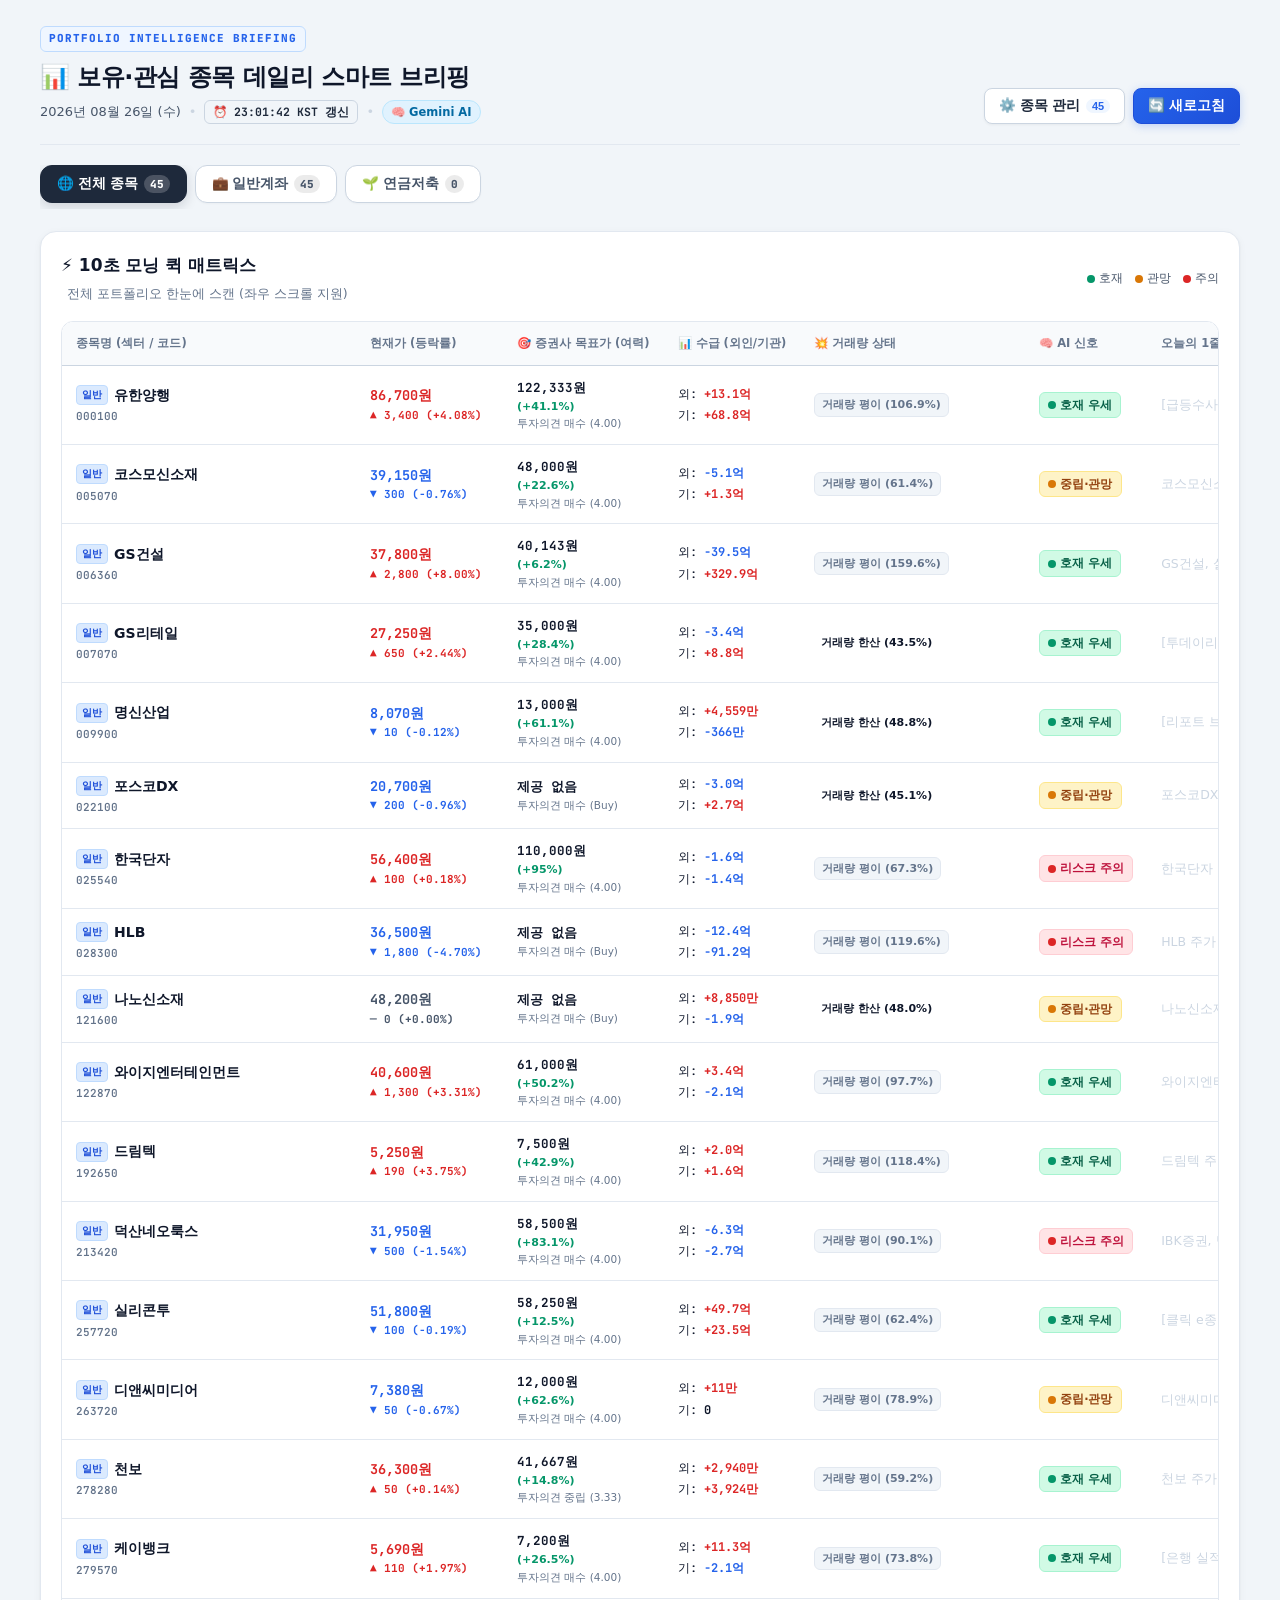
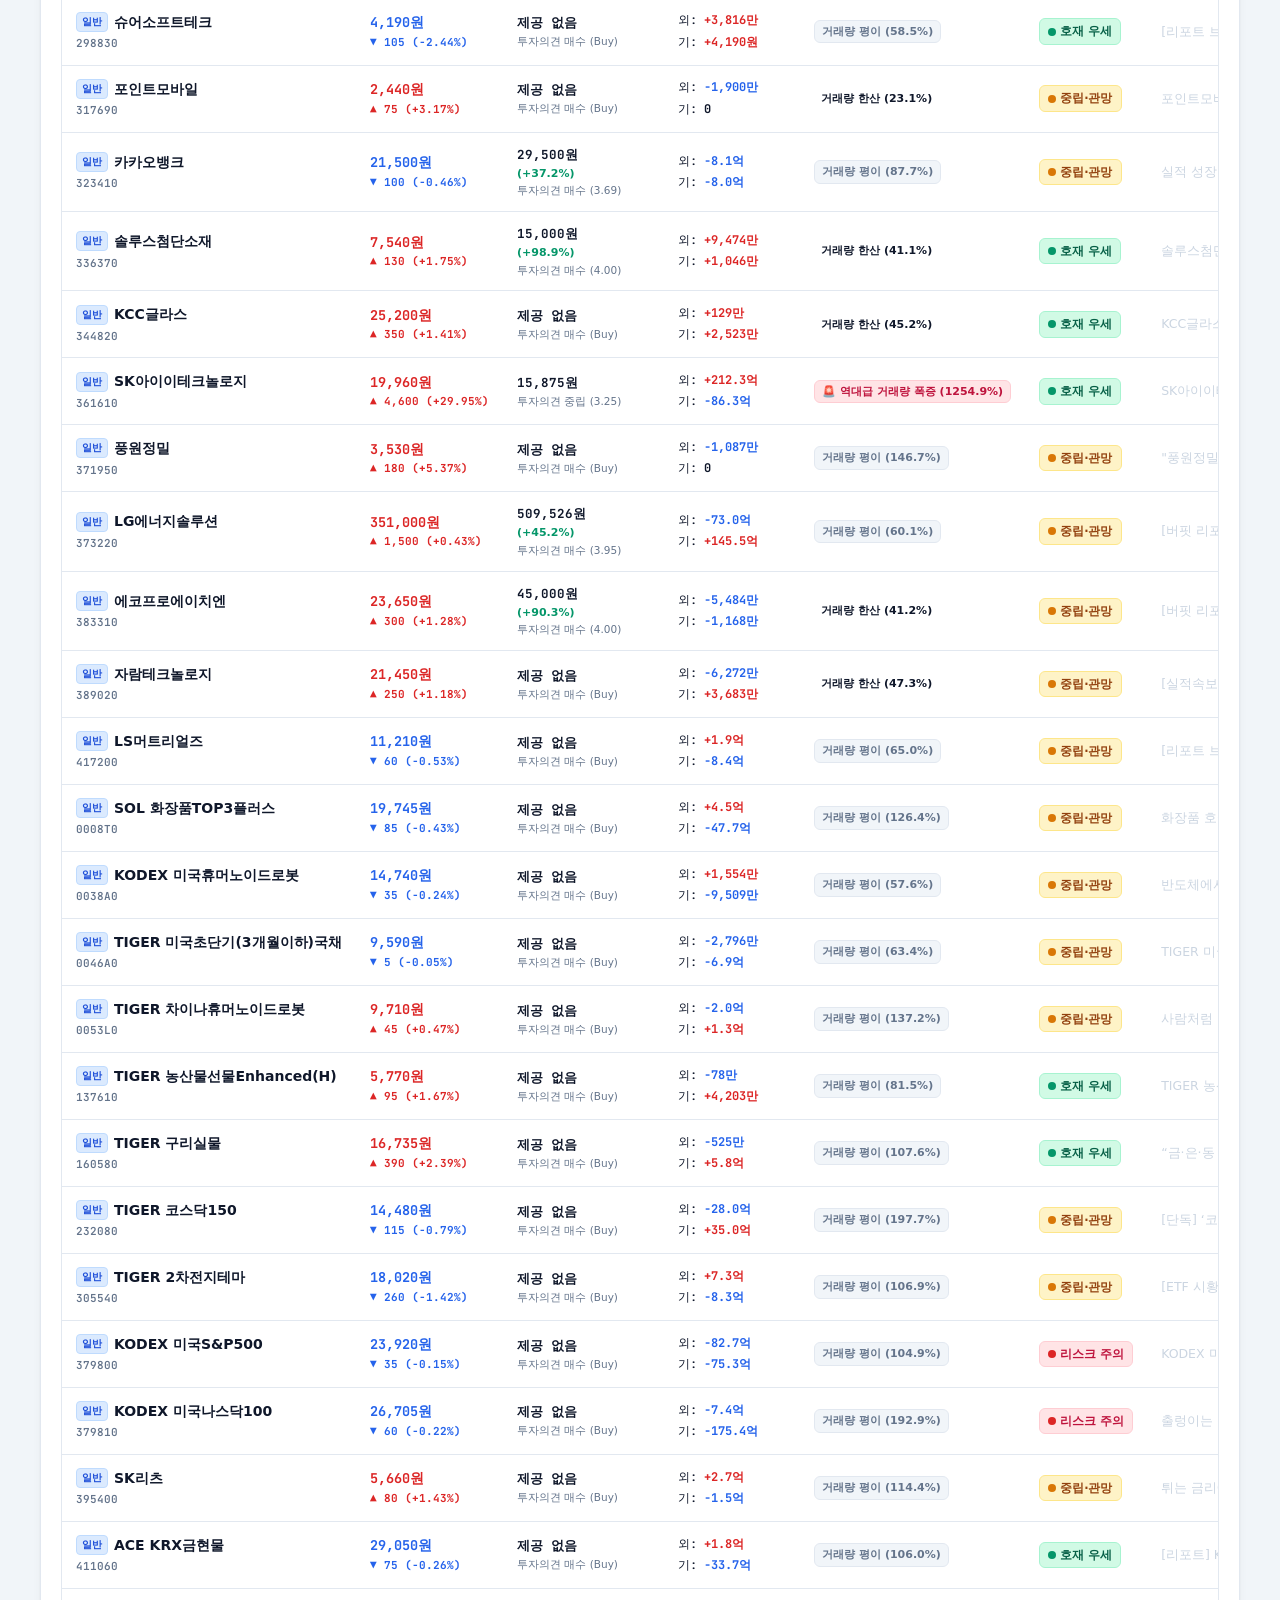
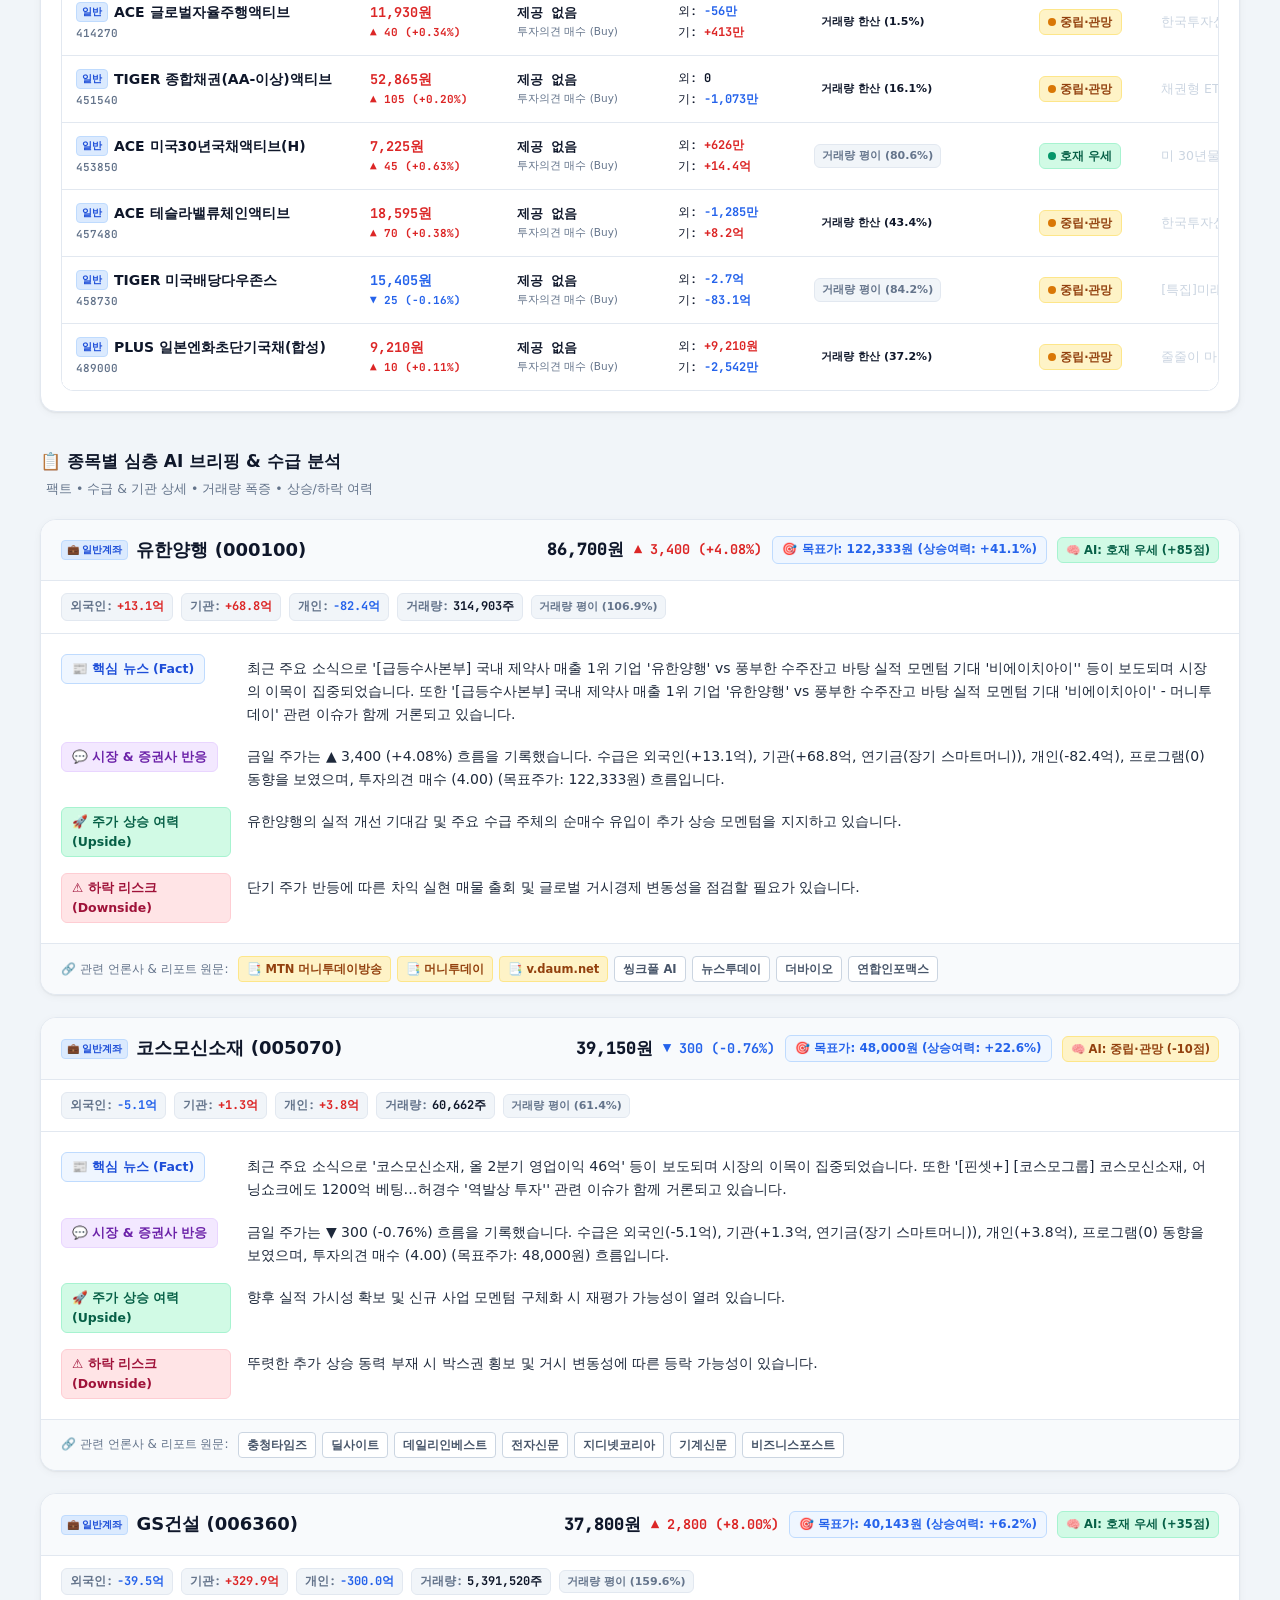
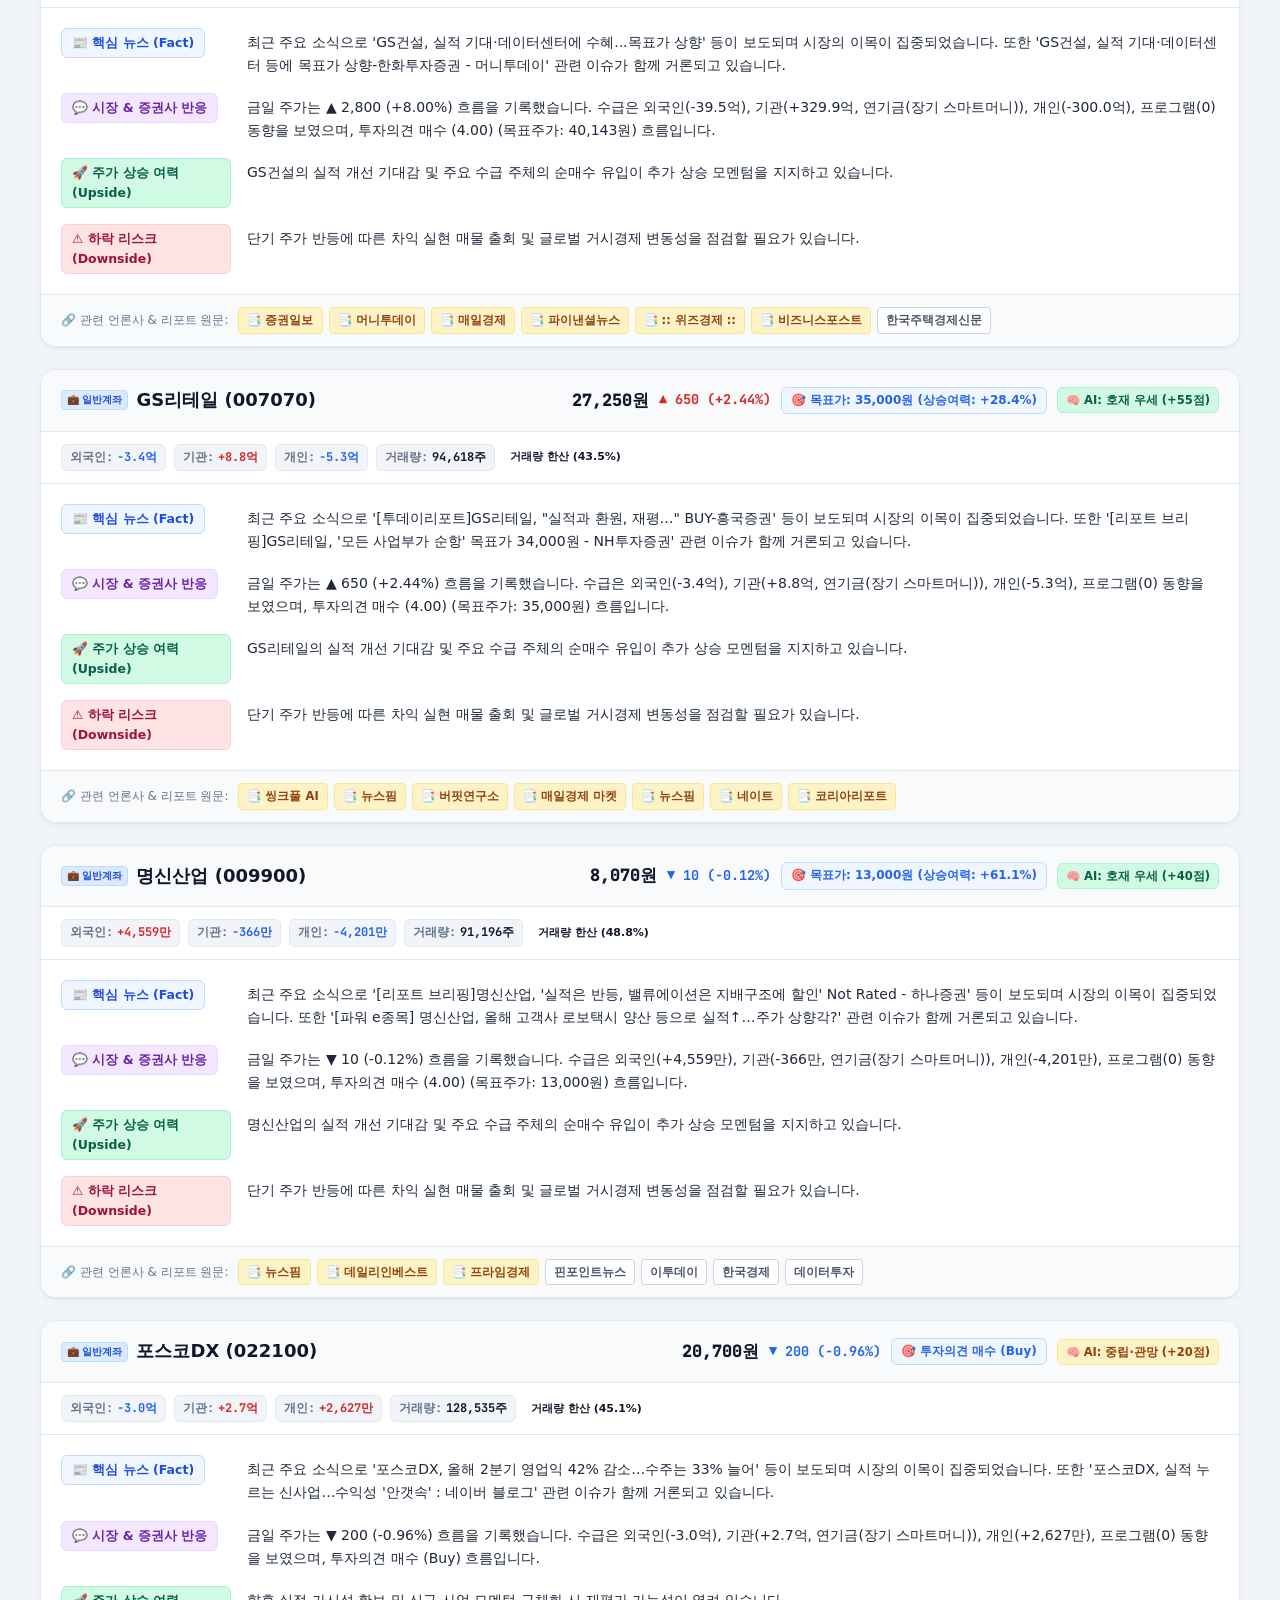
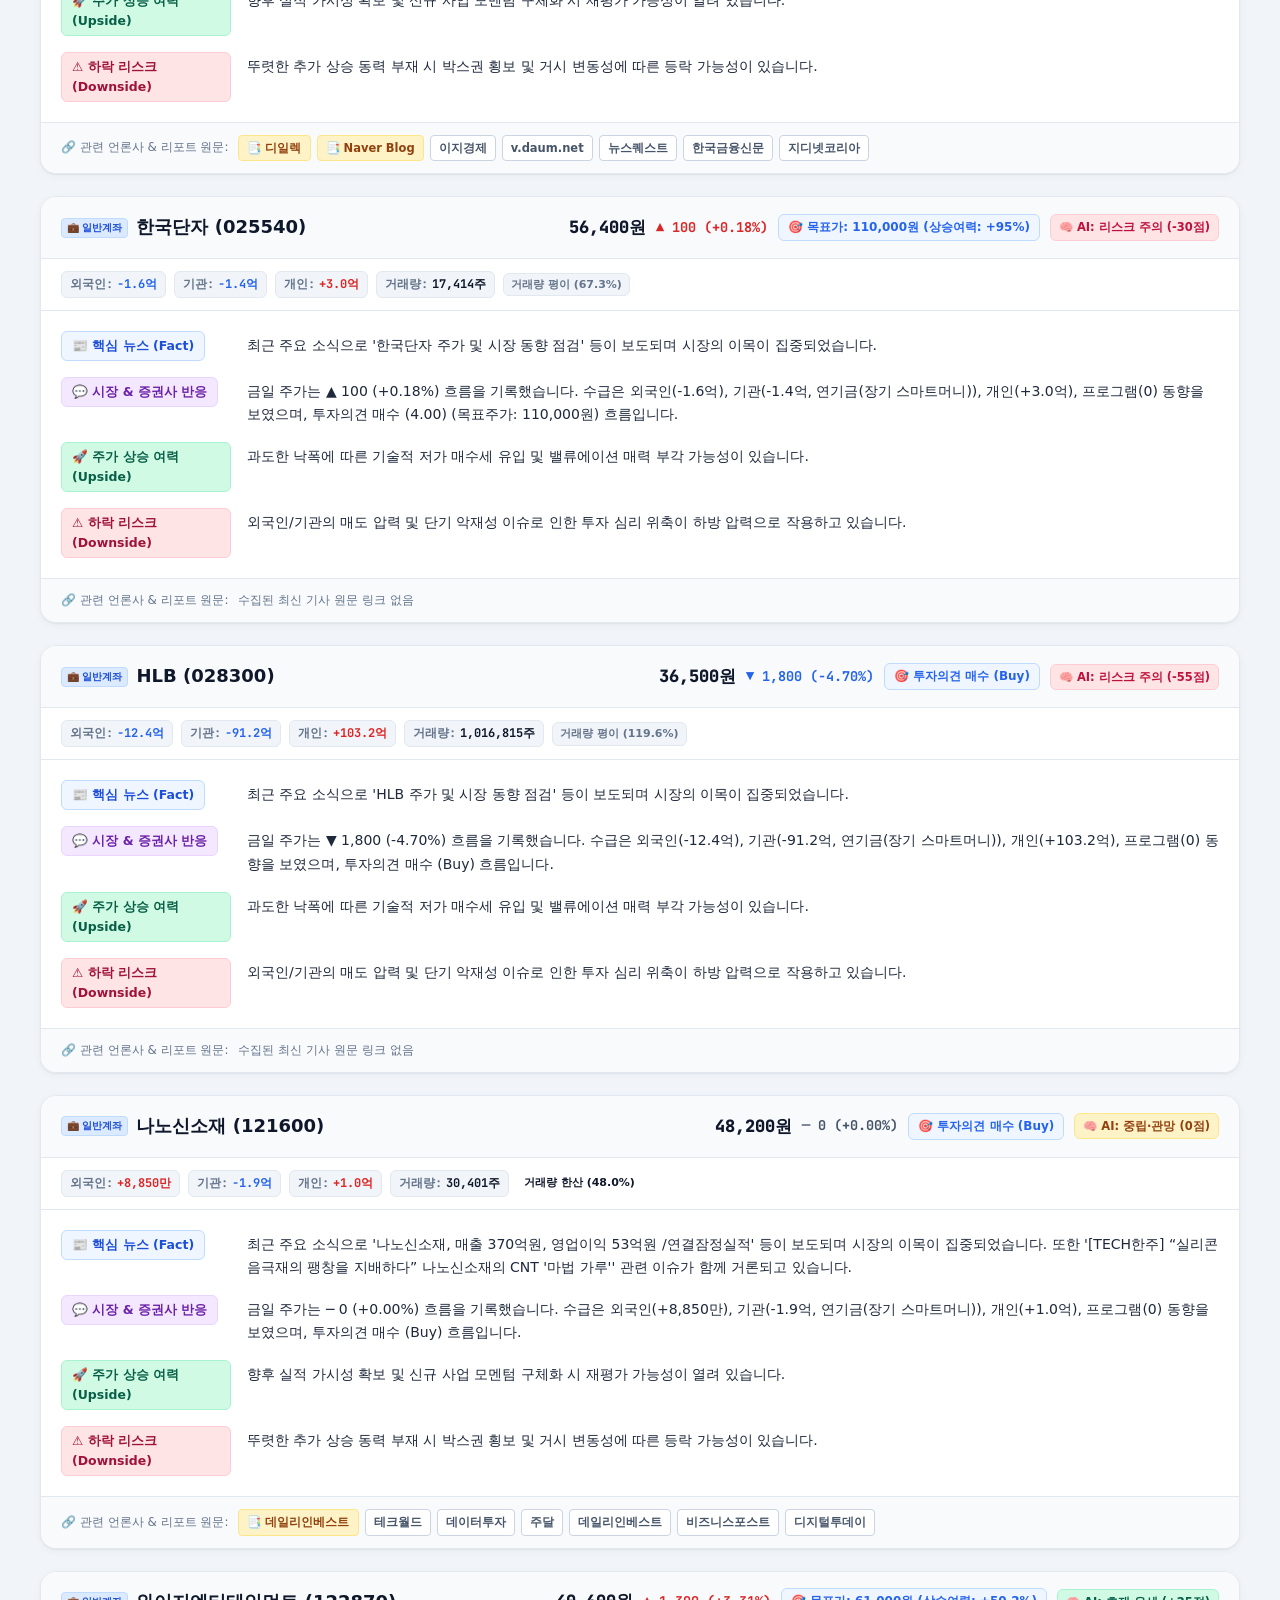
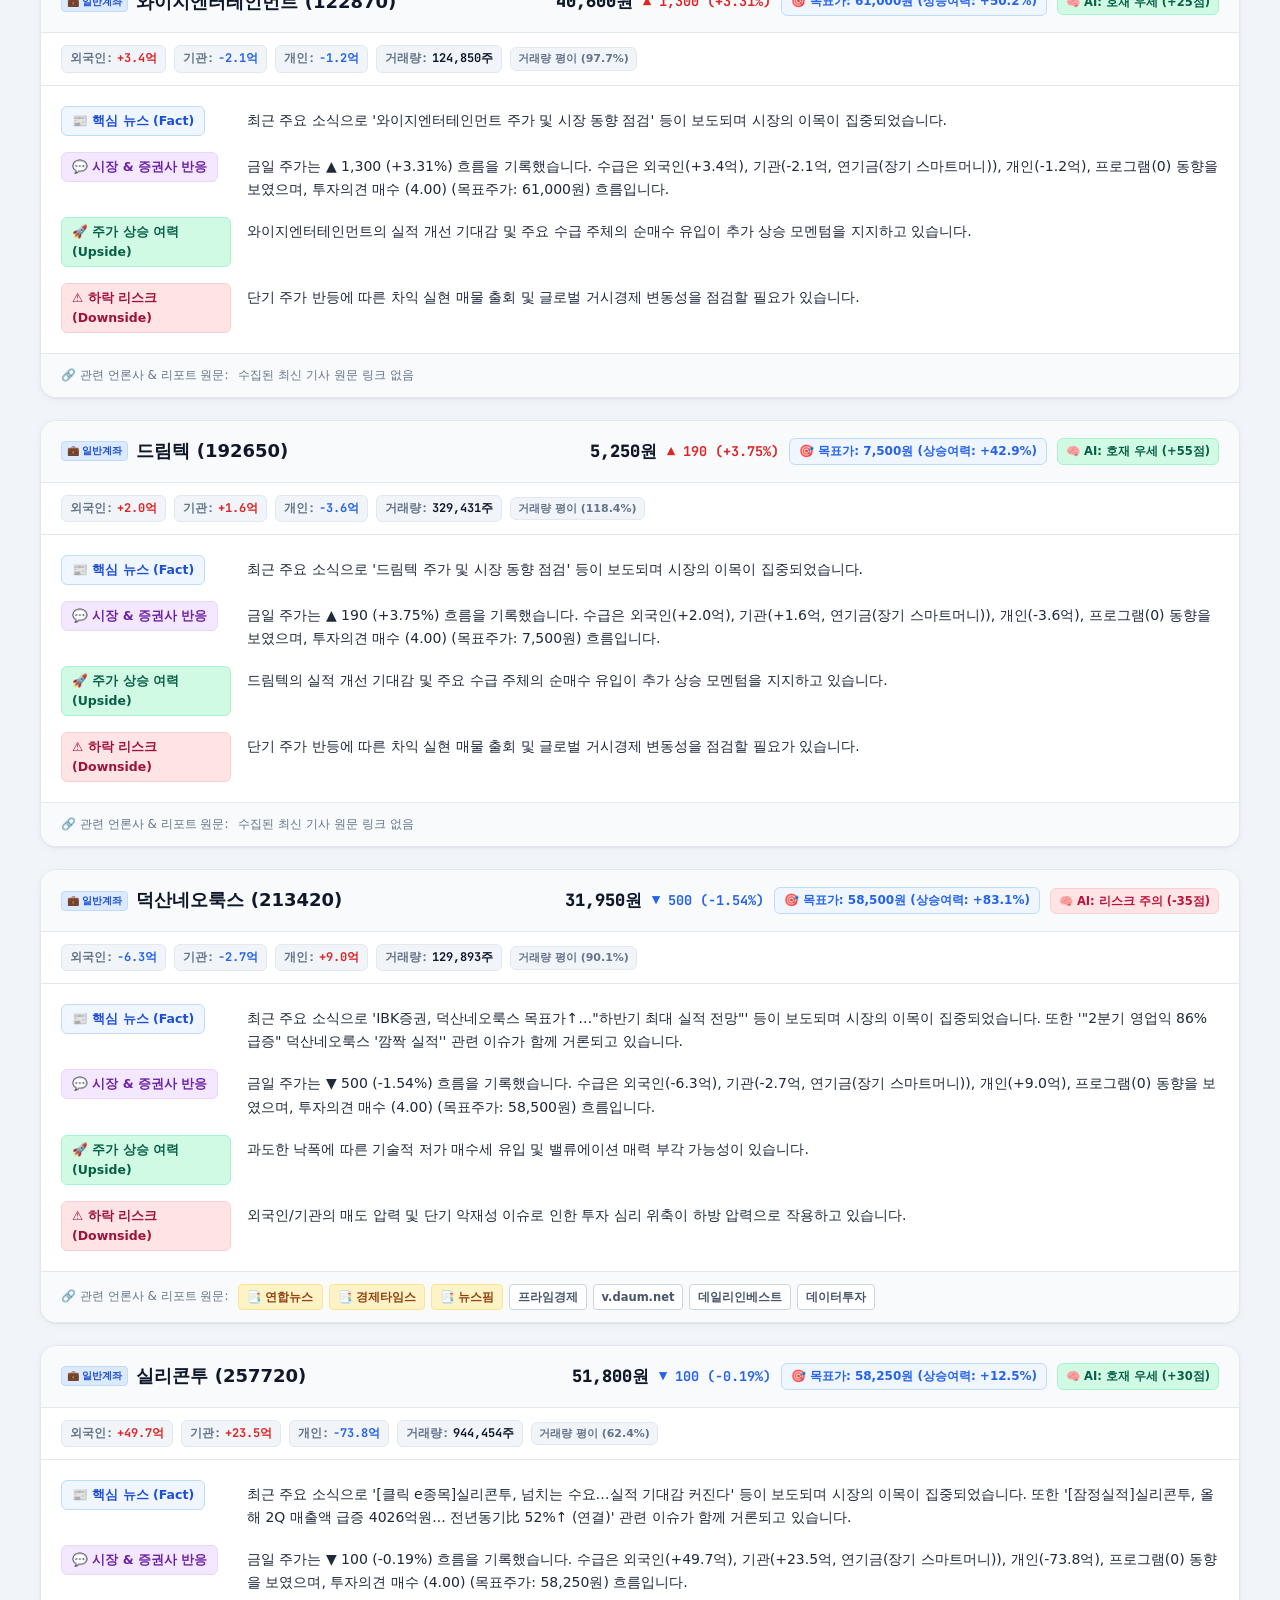
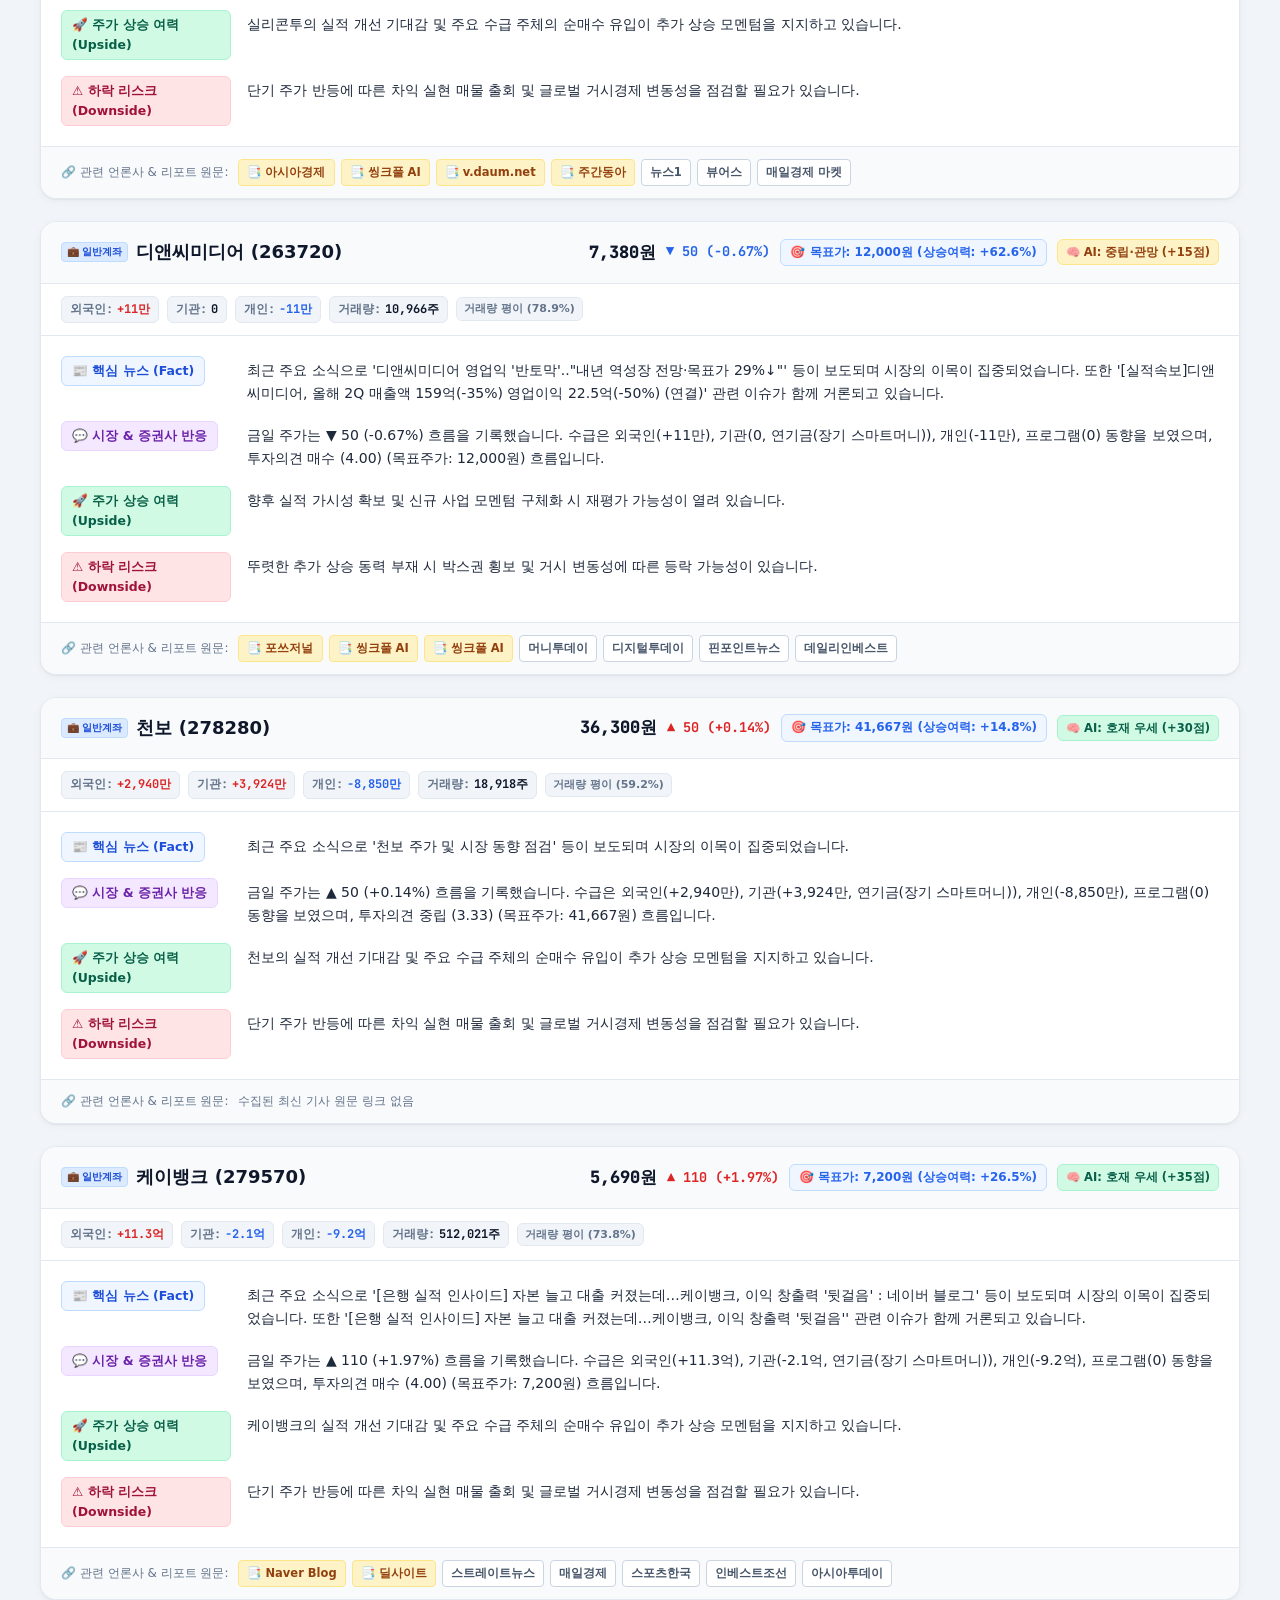
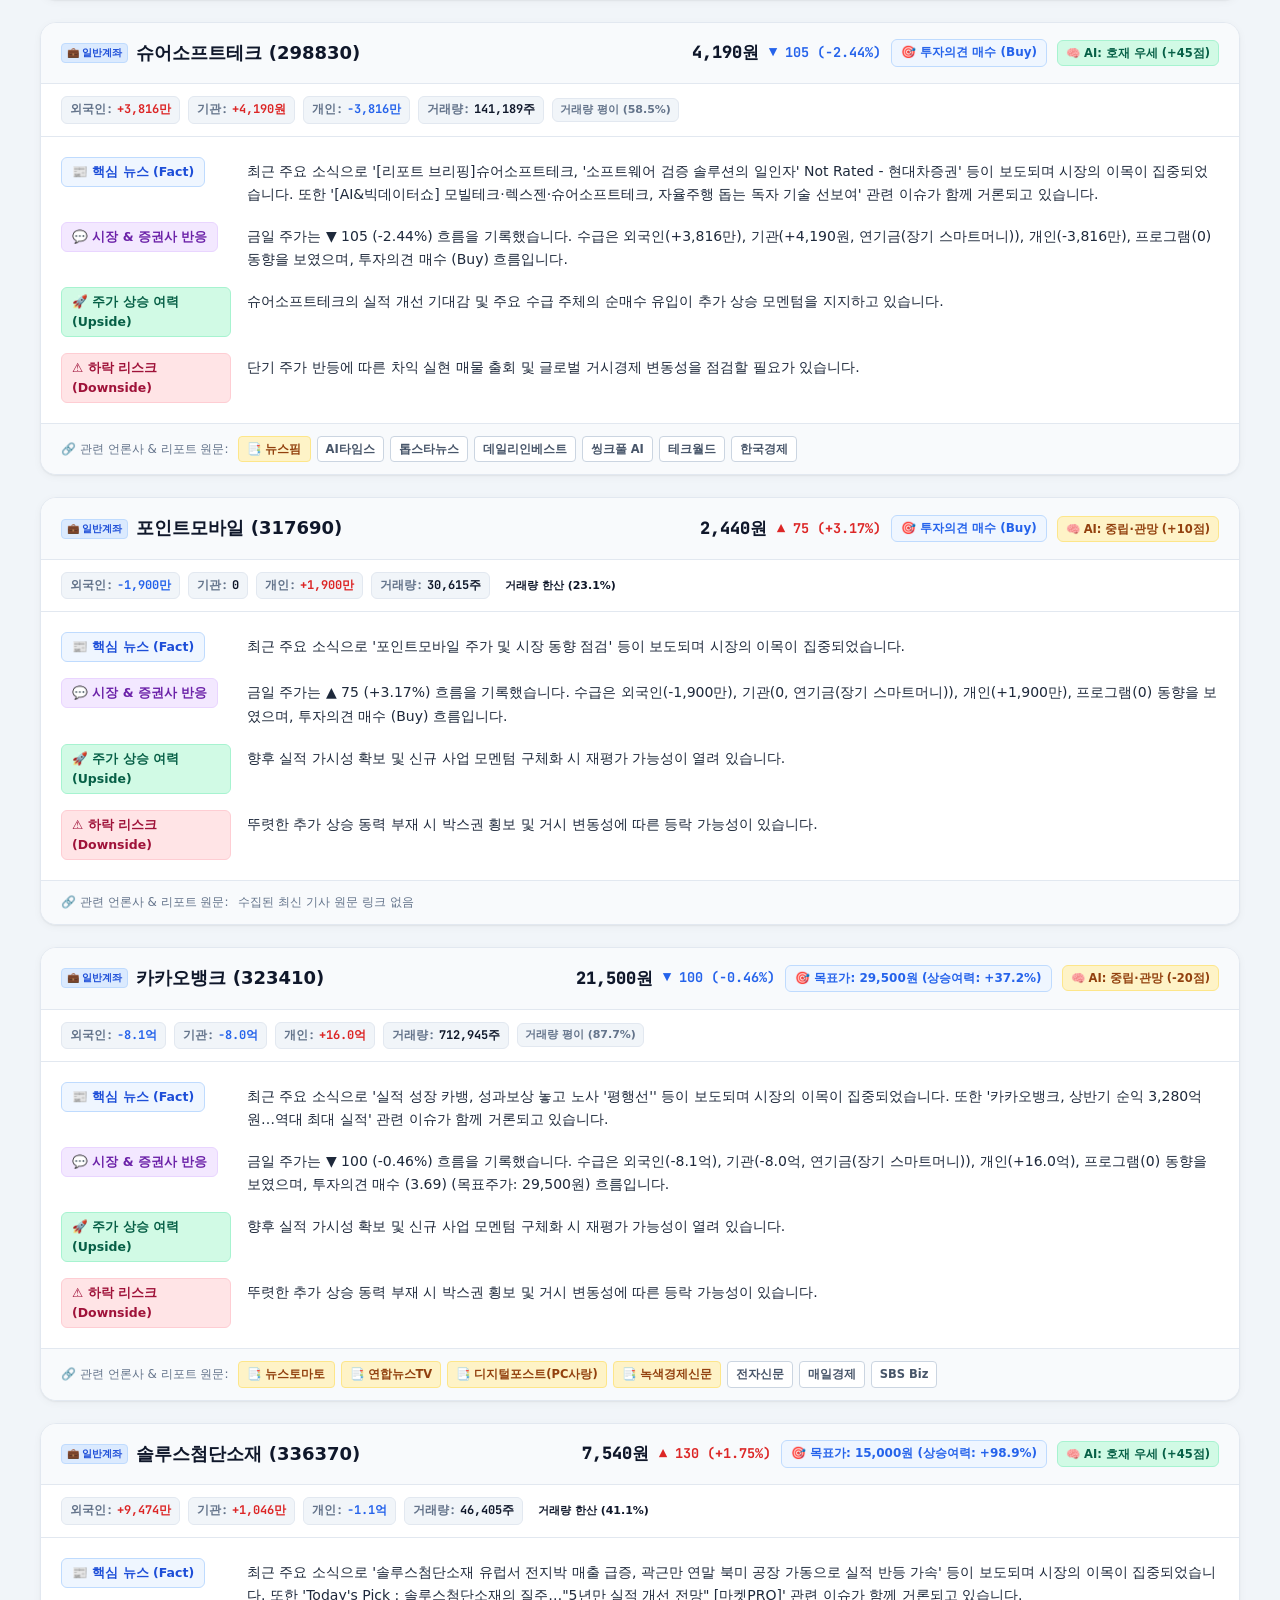
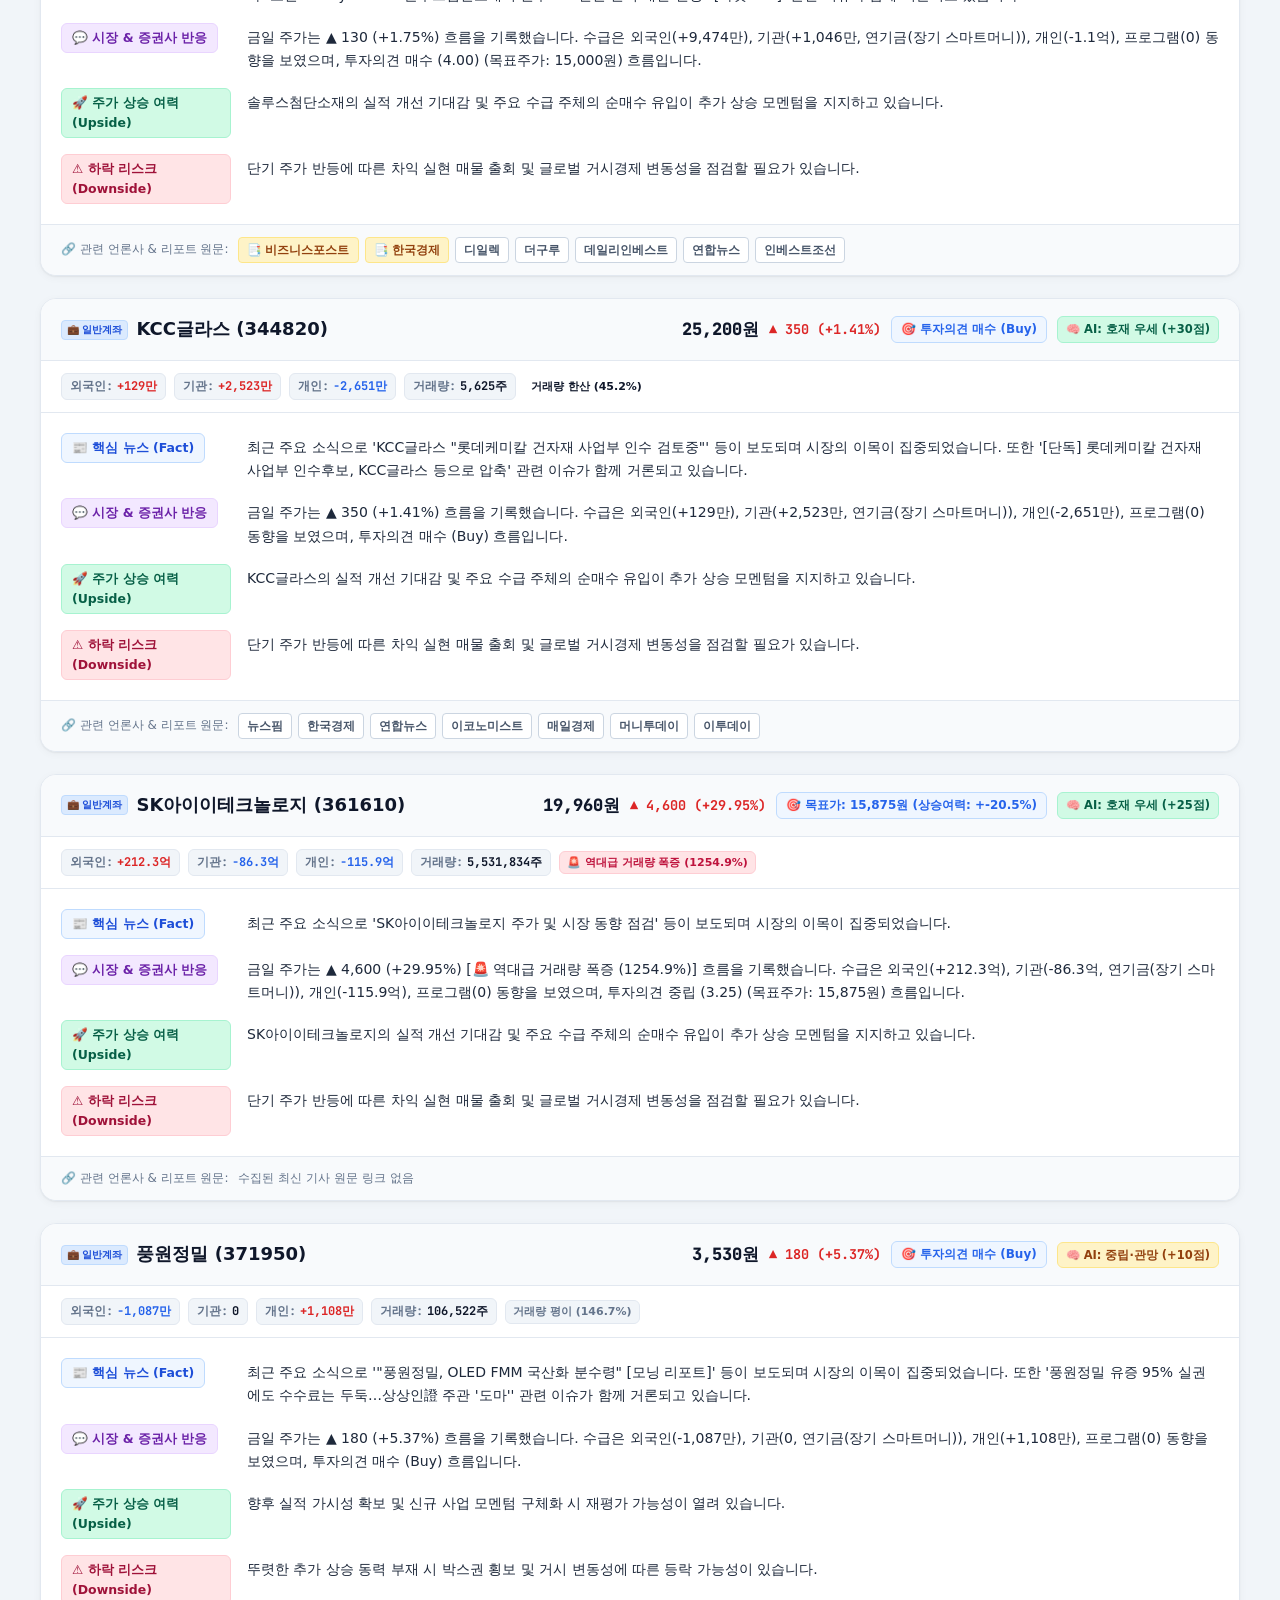
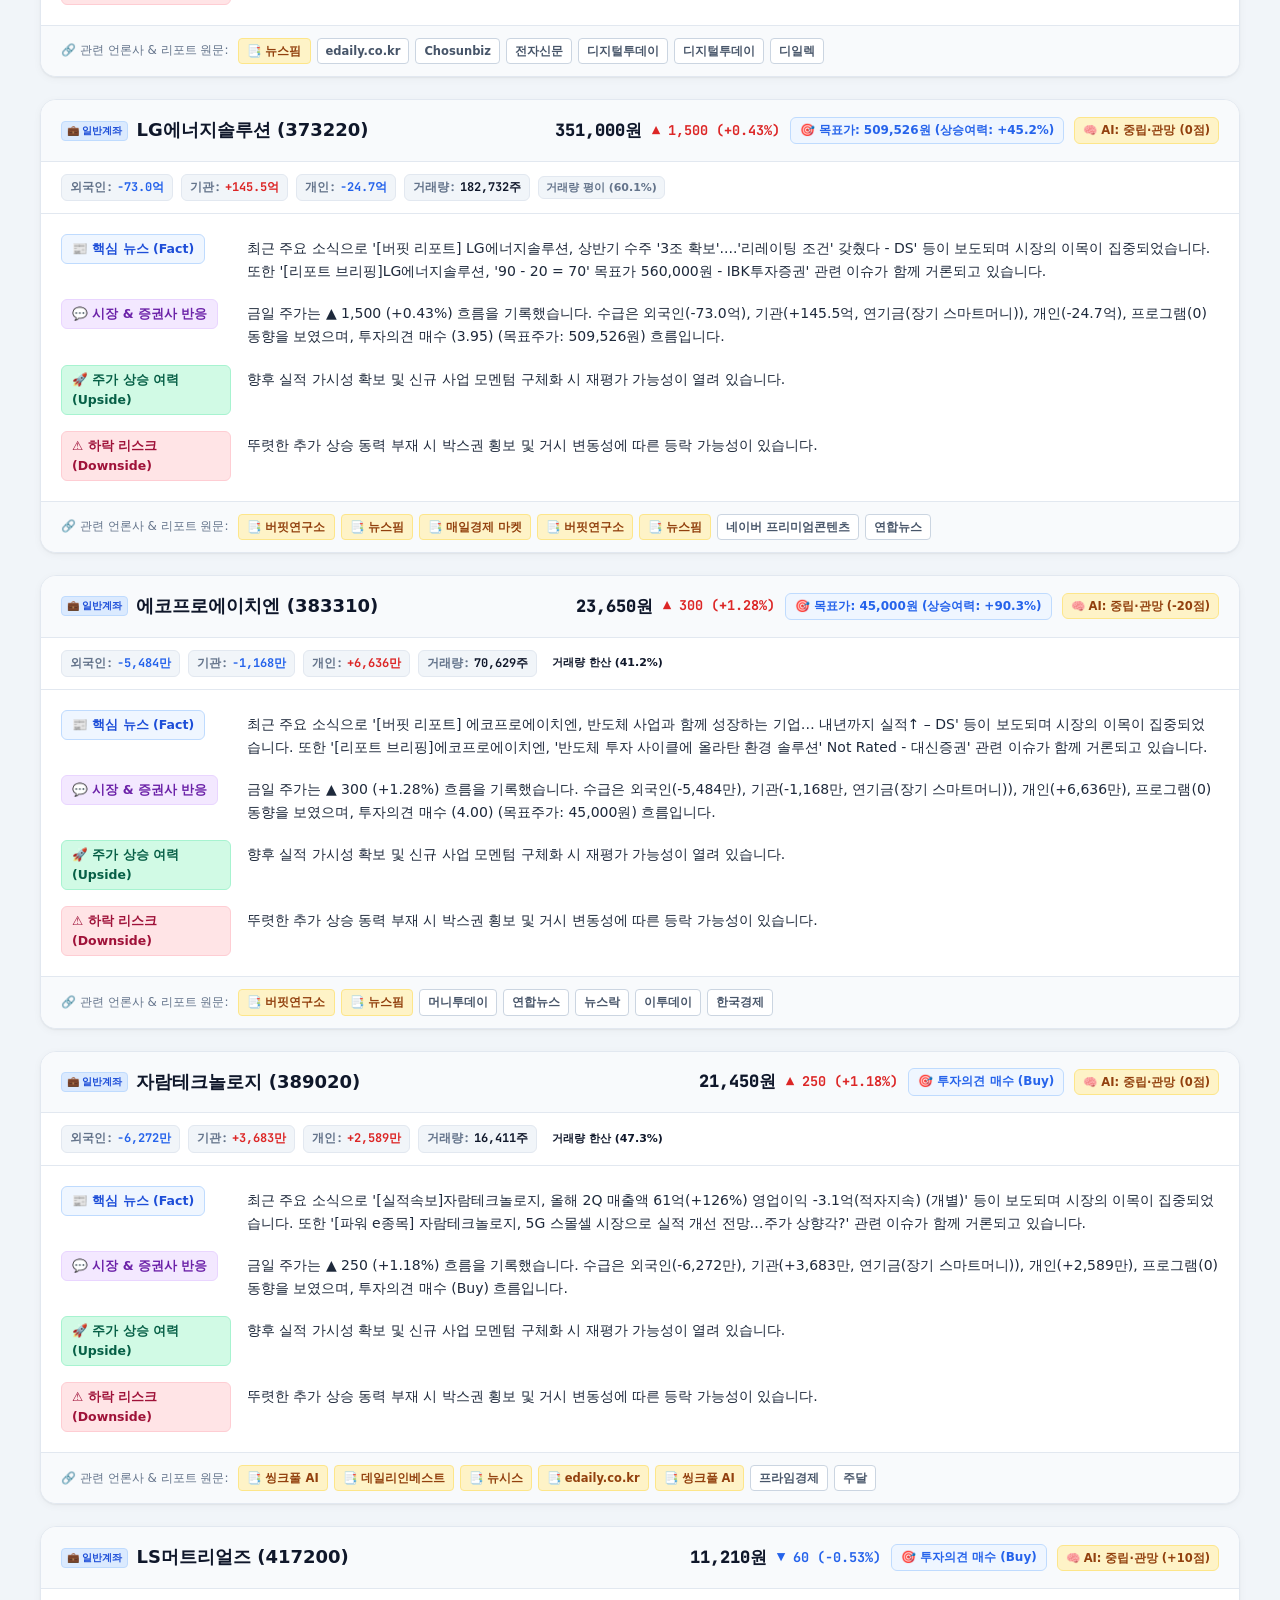
==== commit 1c42188e: "feat: add exact updated timestamp badge in header" ====
--- a/index.html
+++ b/index.html
@@ -21,6 +21,8 @@
         <h1 class="header-title">📊 보유·관심 종목 데일리 스마트 브리핑</h1>
         <div class="header-meta">
           <span id="briefing-date">데이터 불러오는 중...</span>
+          <span class="meta-divider">•</span>
+          <span id="briefing-time" class="time-badge">⏰ 갱신 시간 확인 중</span>
           <span class="meta-divider">•</span>
           <span id="ai-engine-badge" class="engine-badge">AI 분석 로딩 중</span>
         </div>
--- a/style.css
+++ b/style.css
@@ -109,6 +109,17 @@
 
 .meta-divider {
   color: var(--border-medium);
+}
+
+.time-badge {
+  font-family: 'JetBrains Mono', monospace;
+  font-size: 11.5px;
+  font-weight: 700;
+  color: #1E293B;
+  background: #F1F5F9;
+  border: 1px solid #CBD5E1;
+  padding: 2px 8px;
+  border-radius: 6px;
 }
 
 .engine-badge {
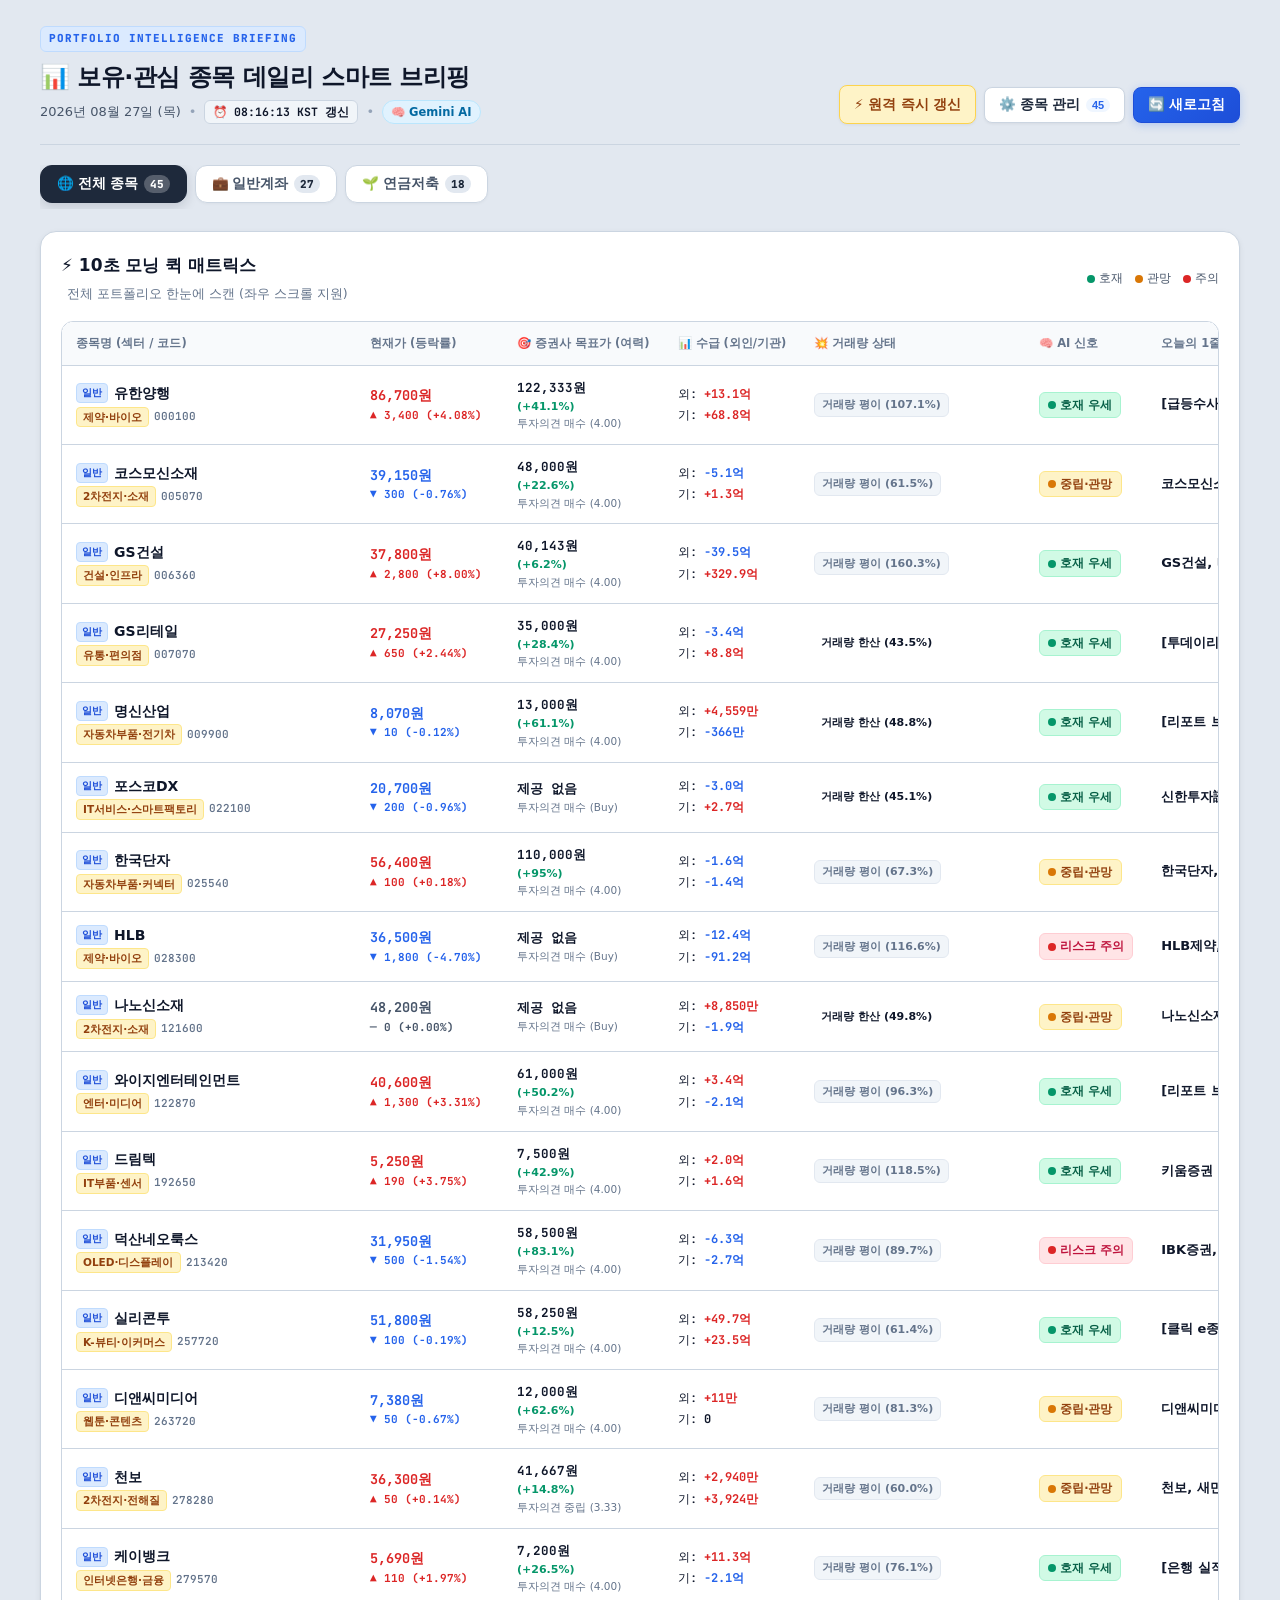
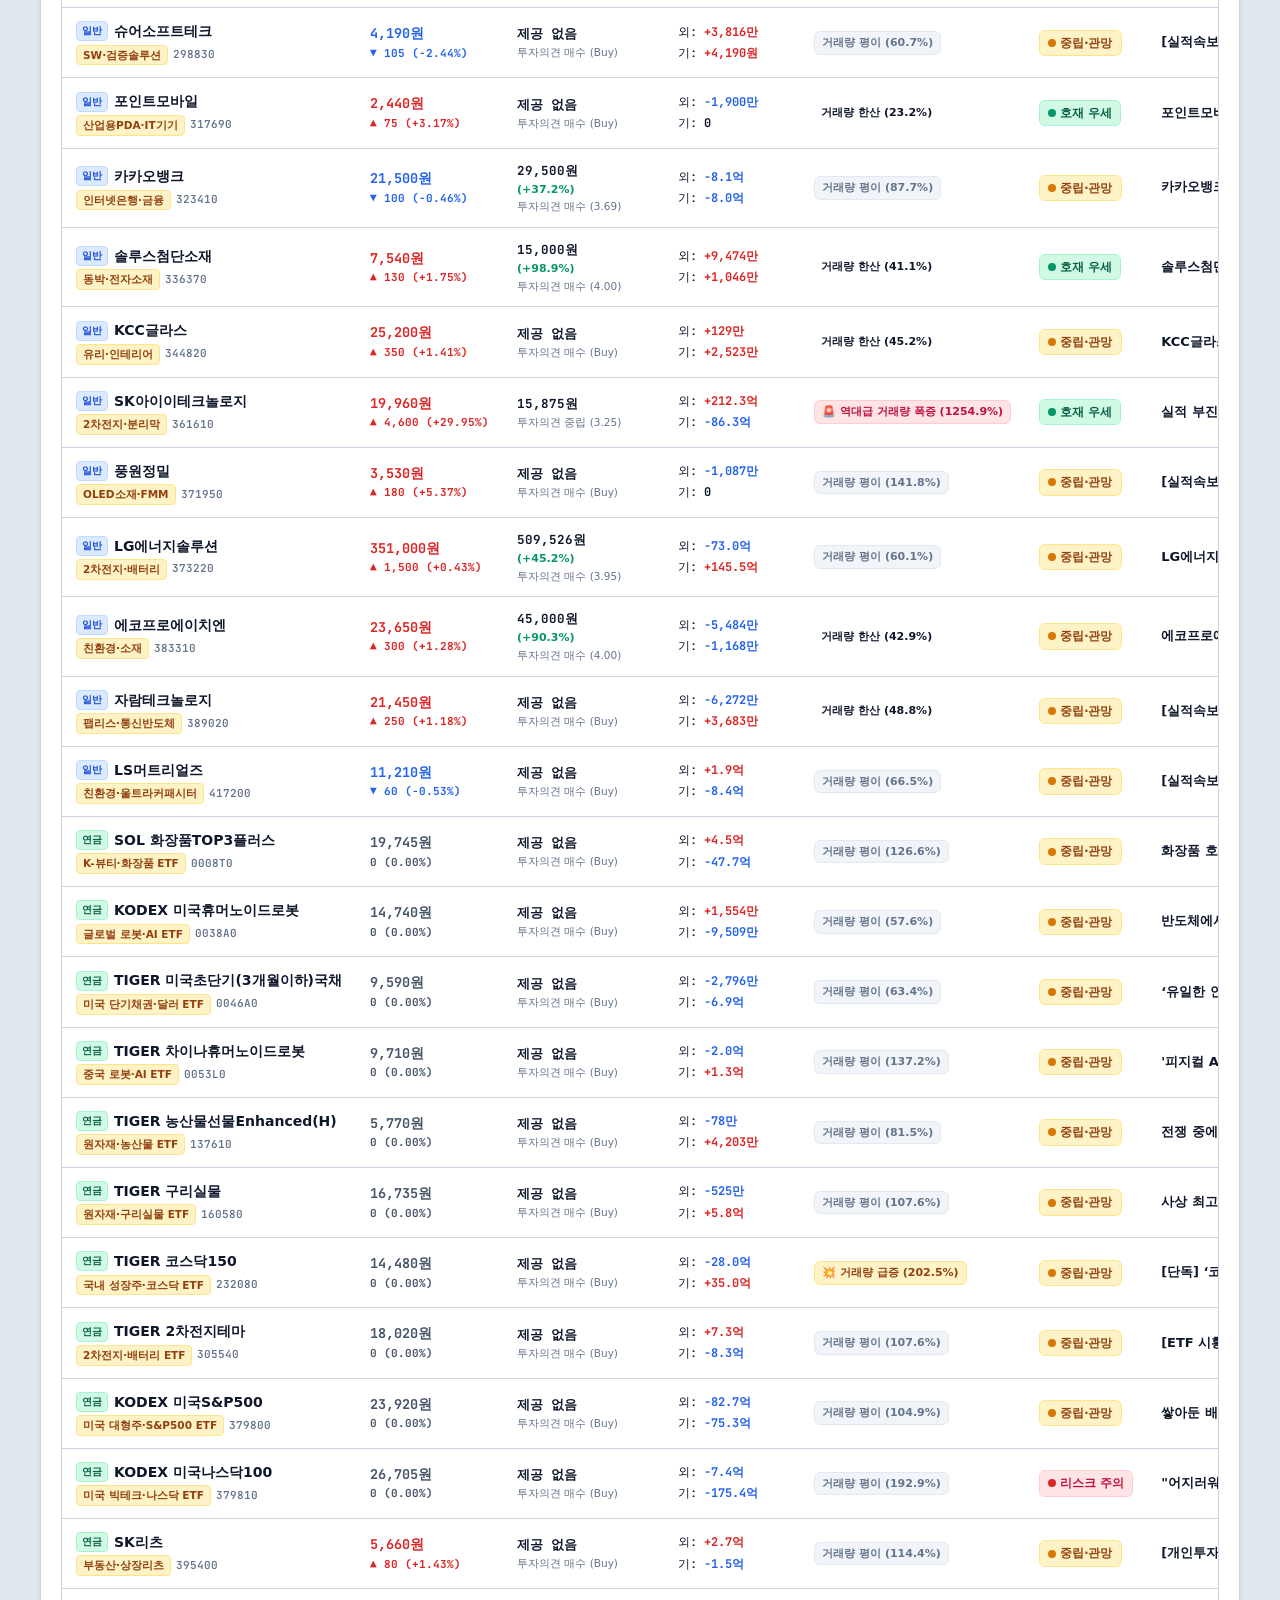
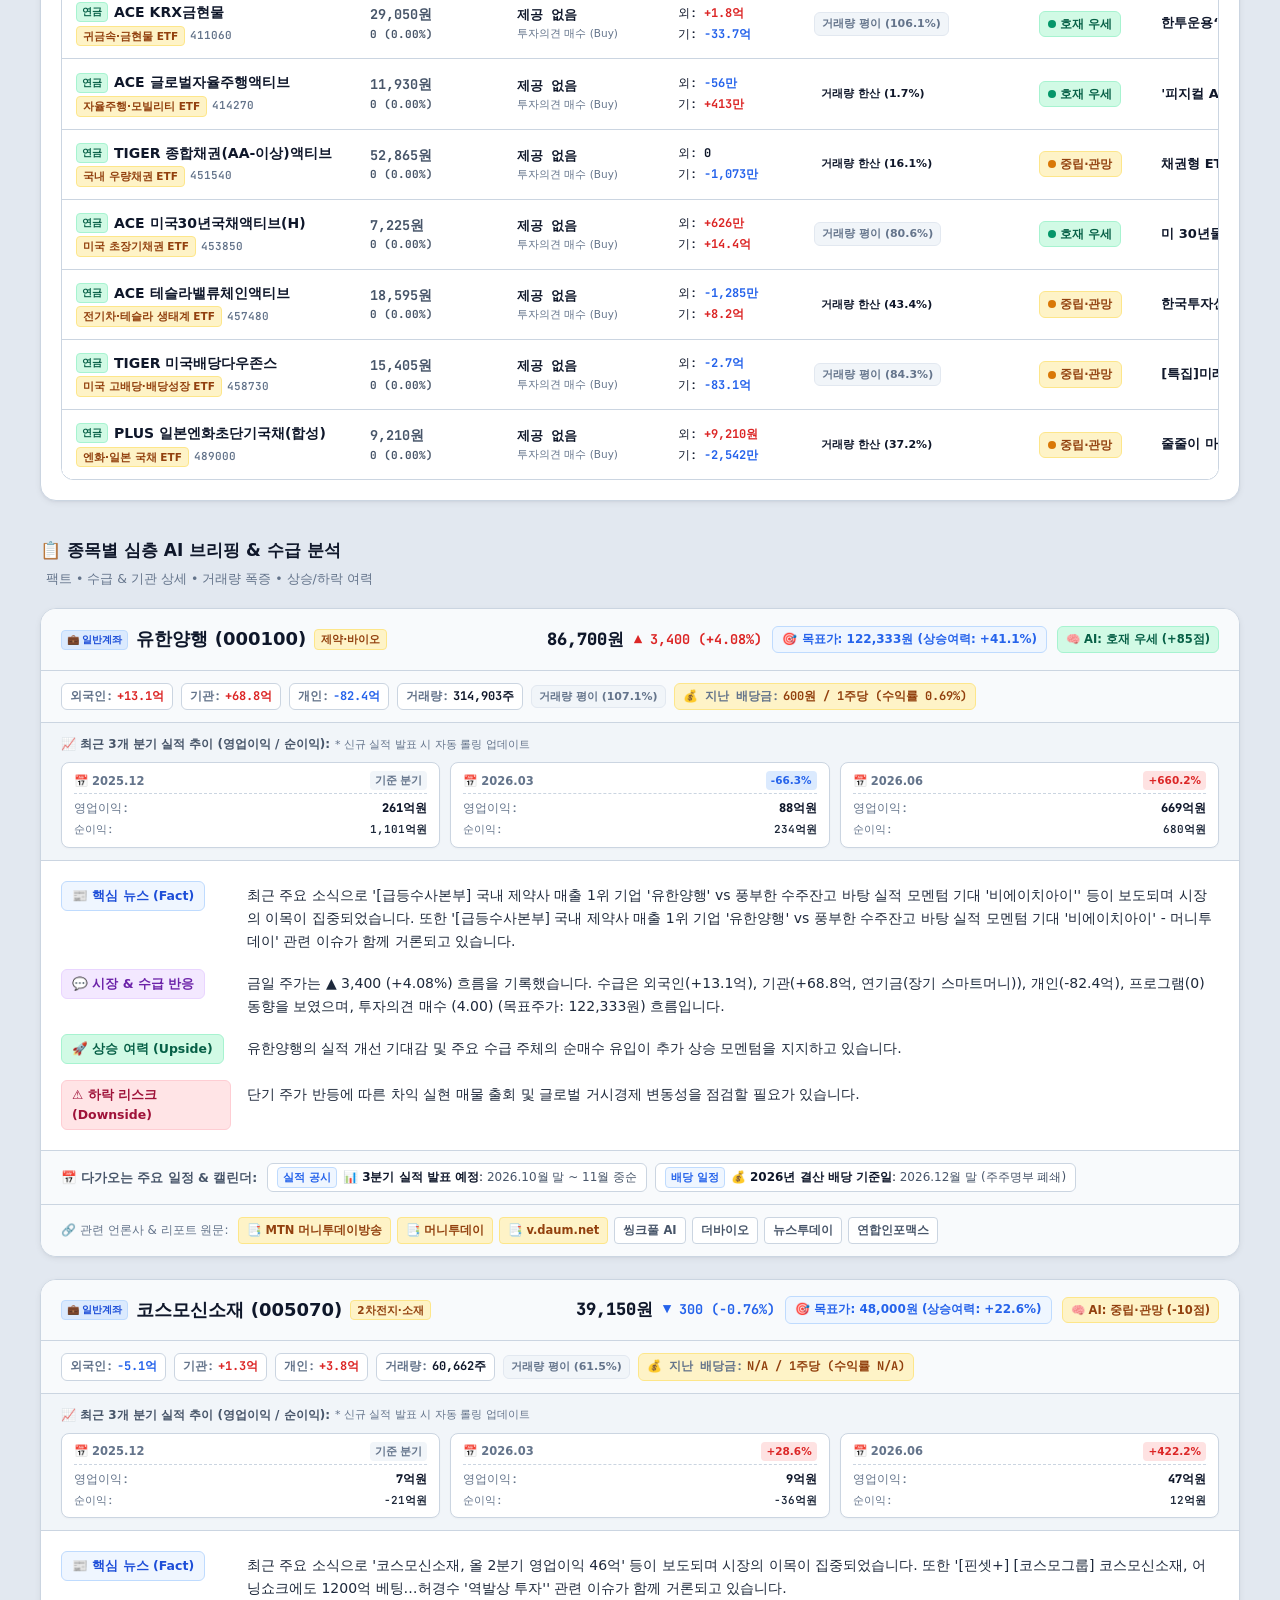
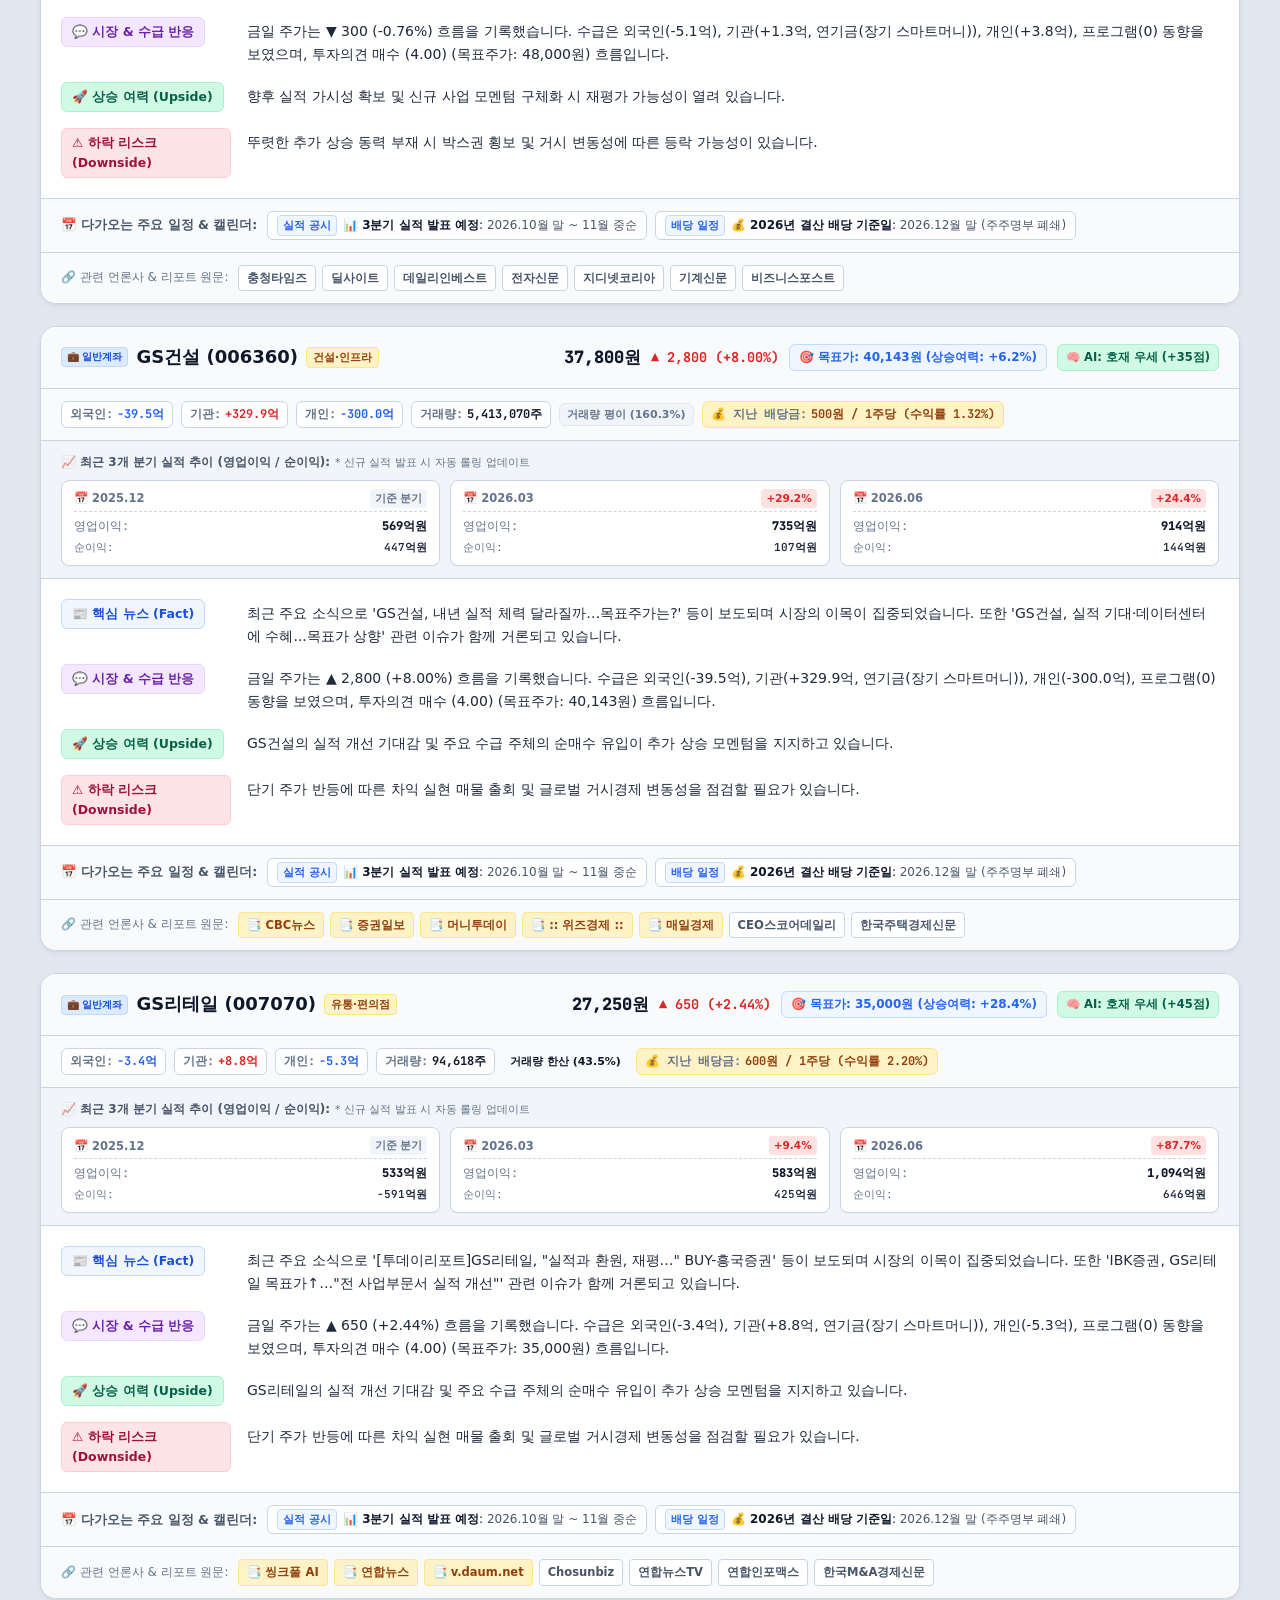
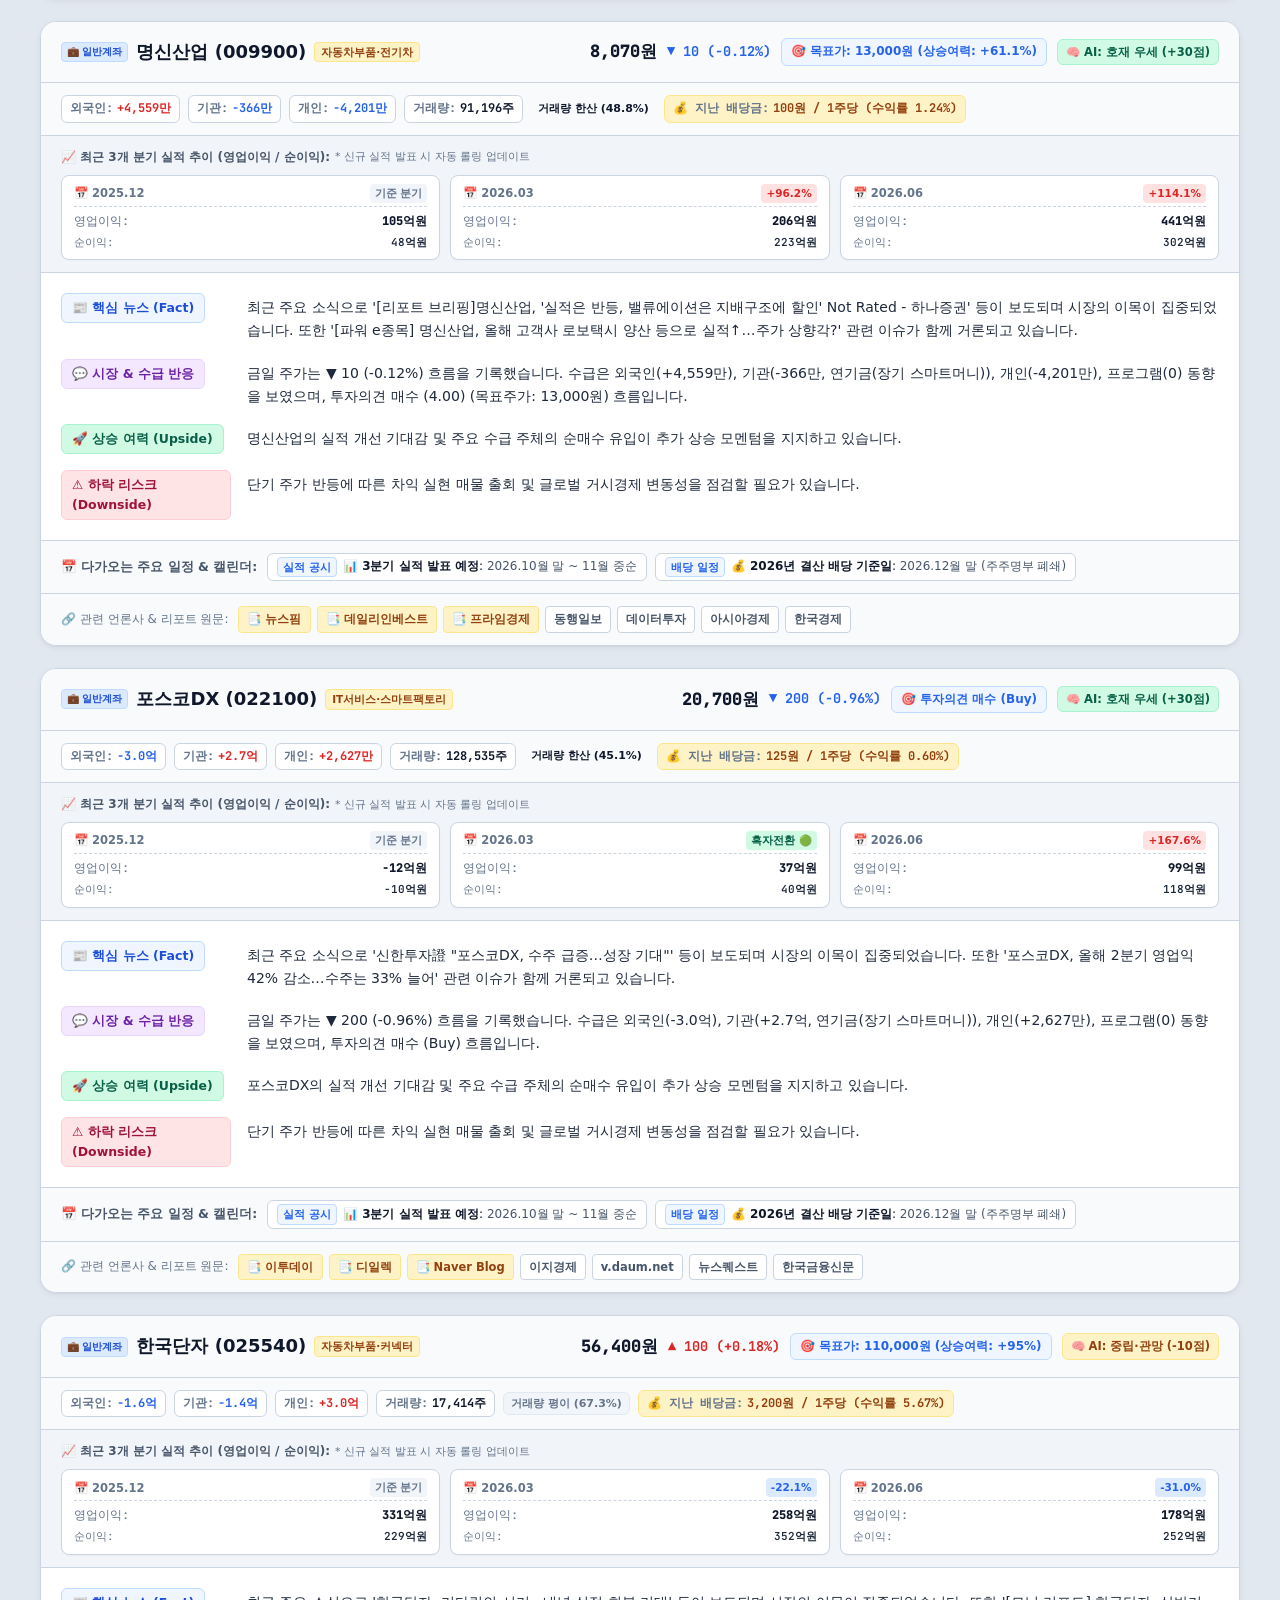
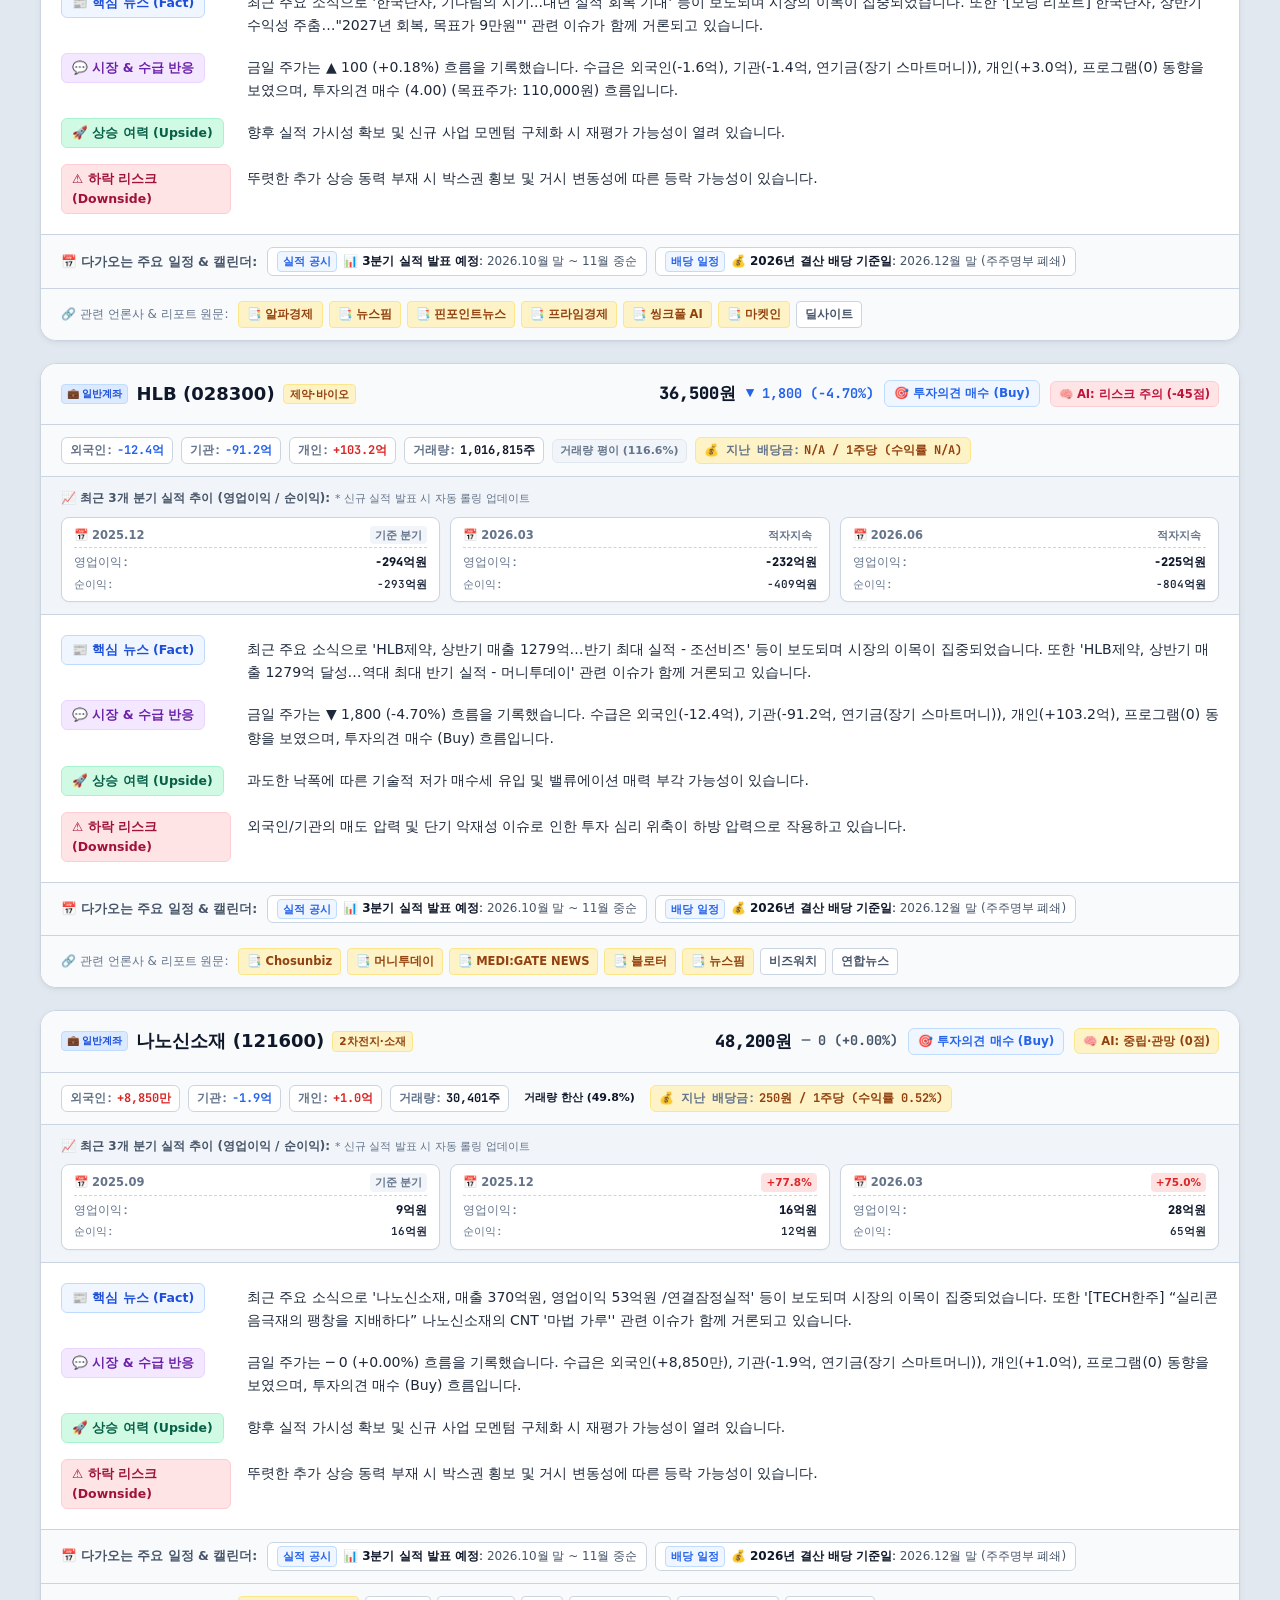
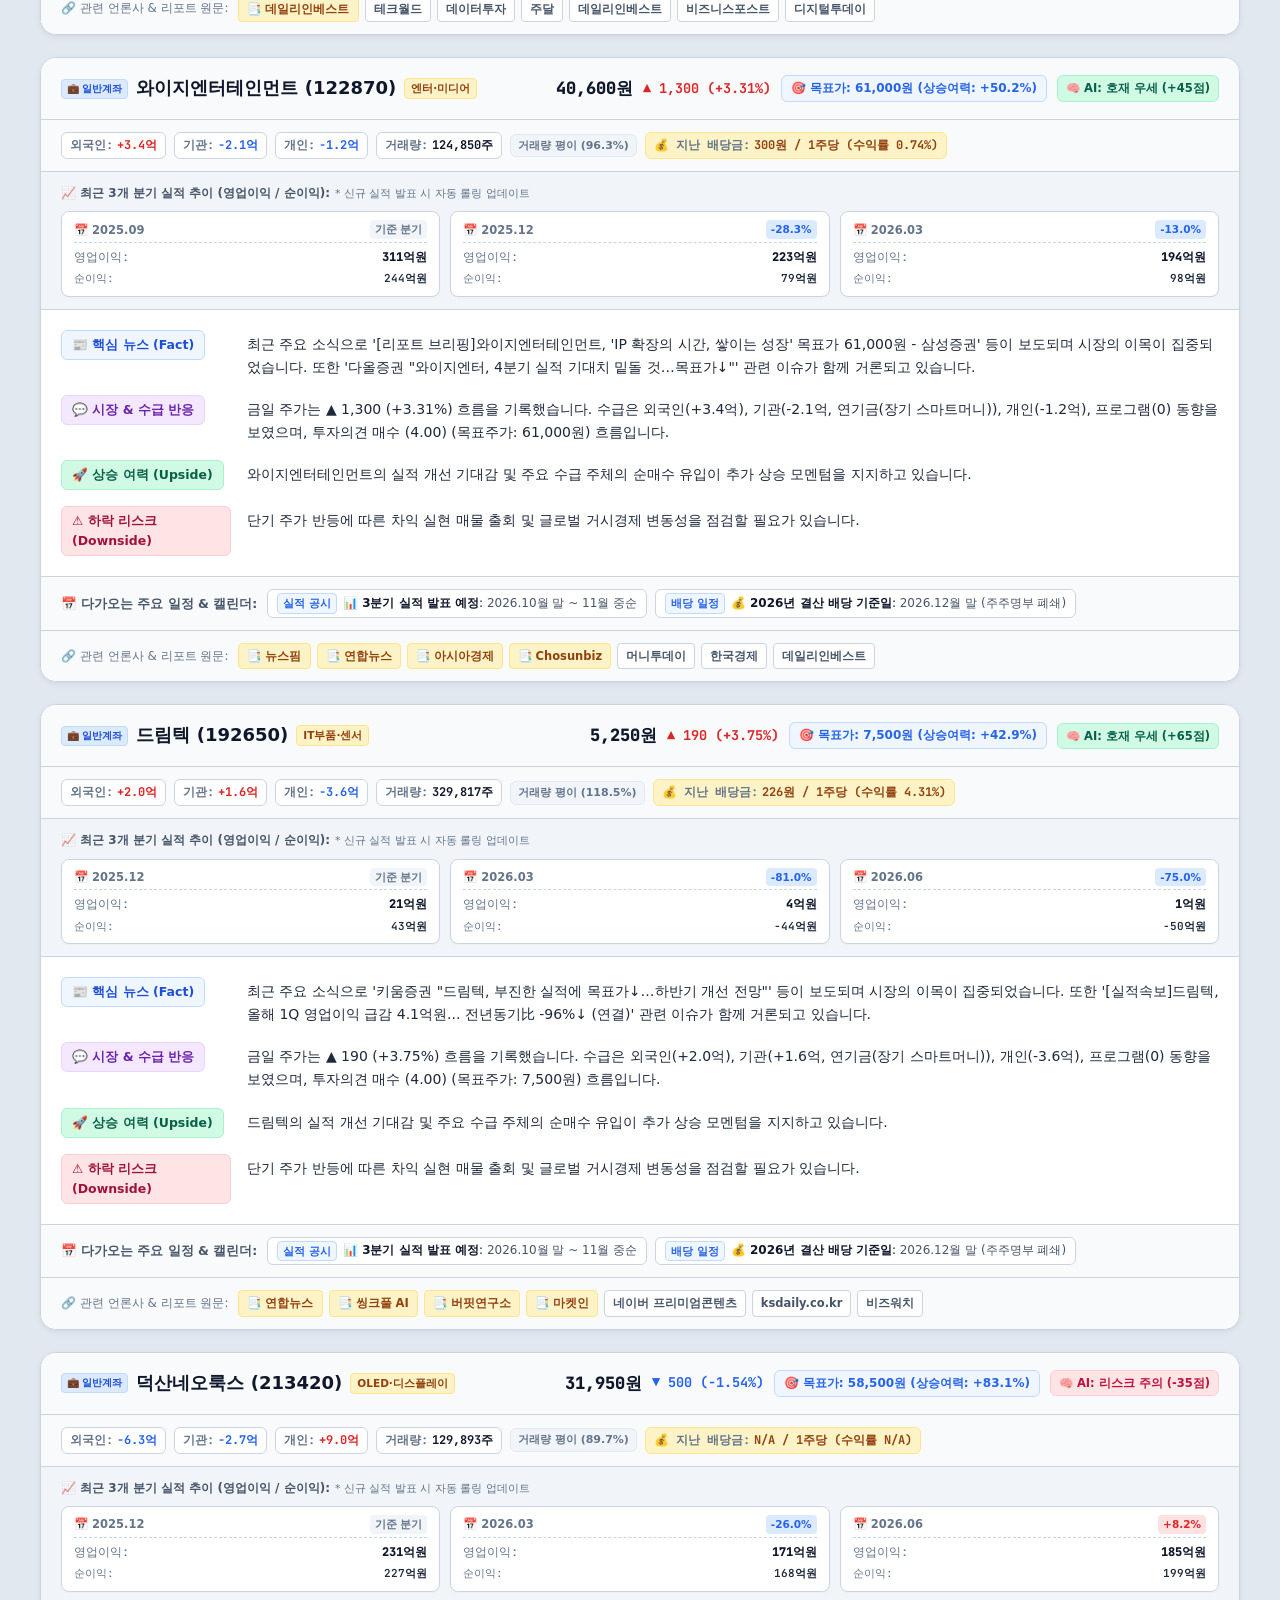
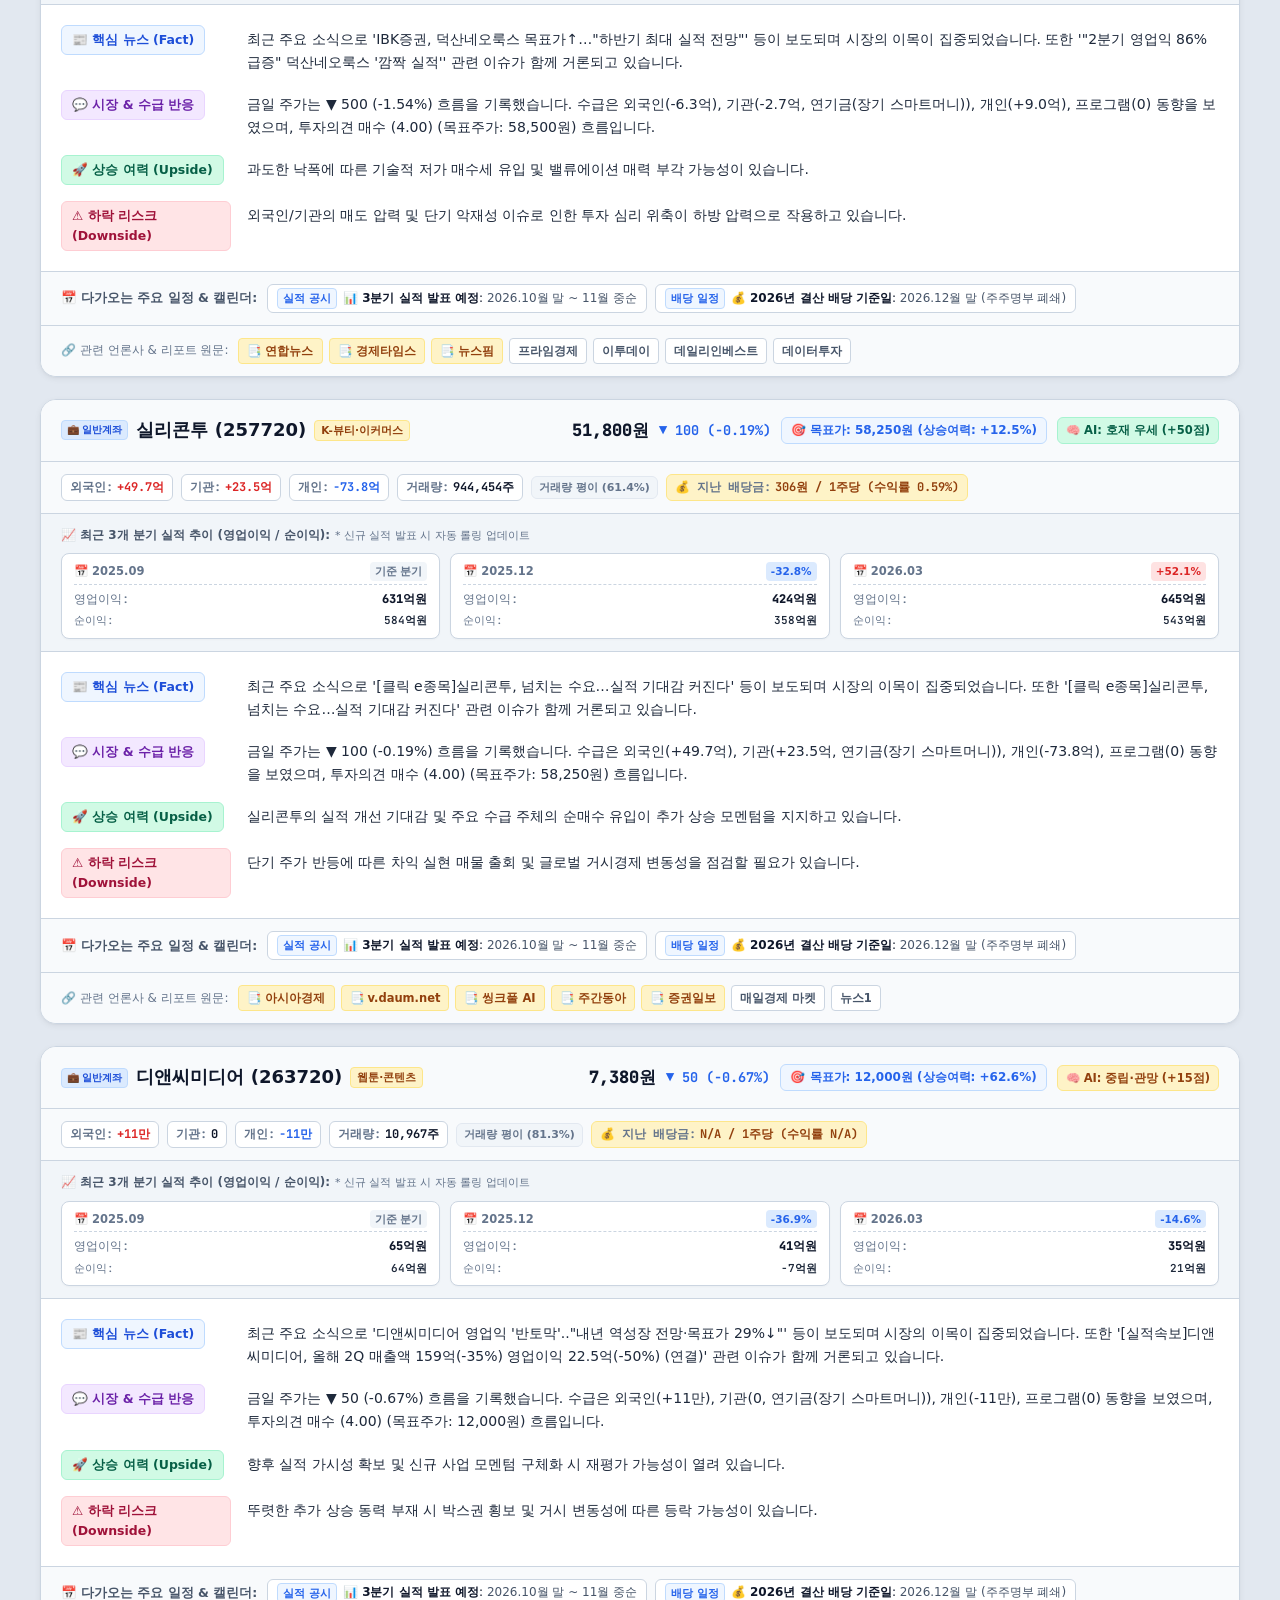
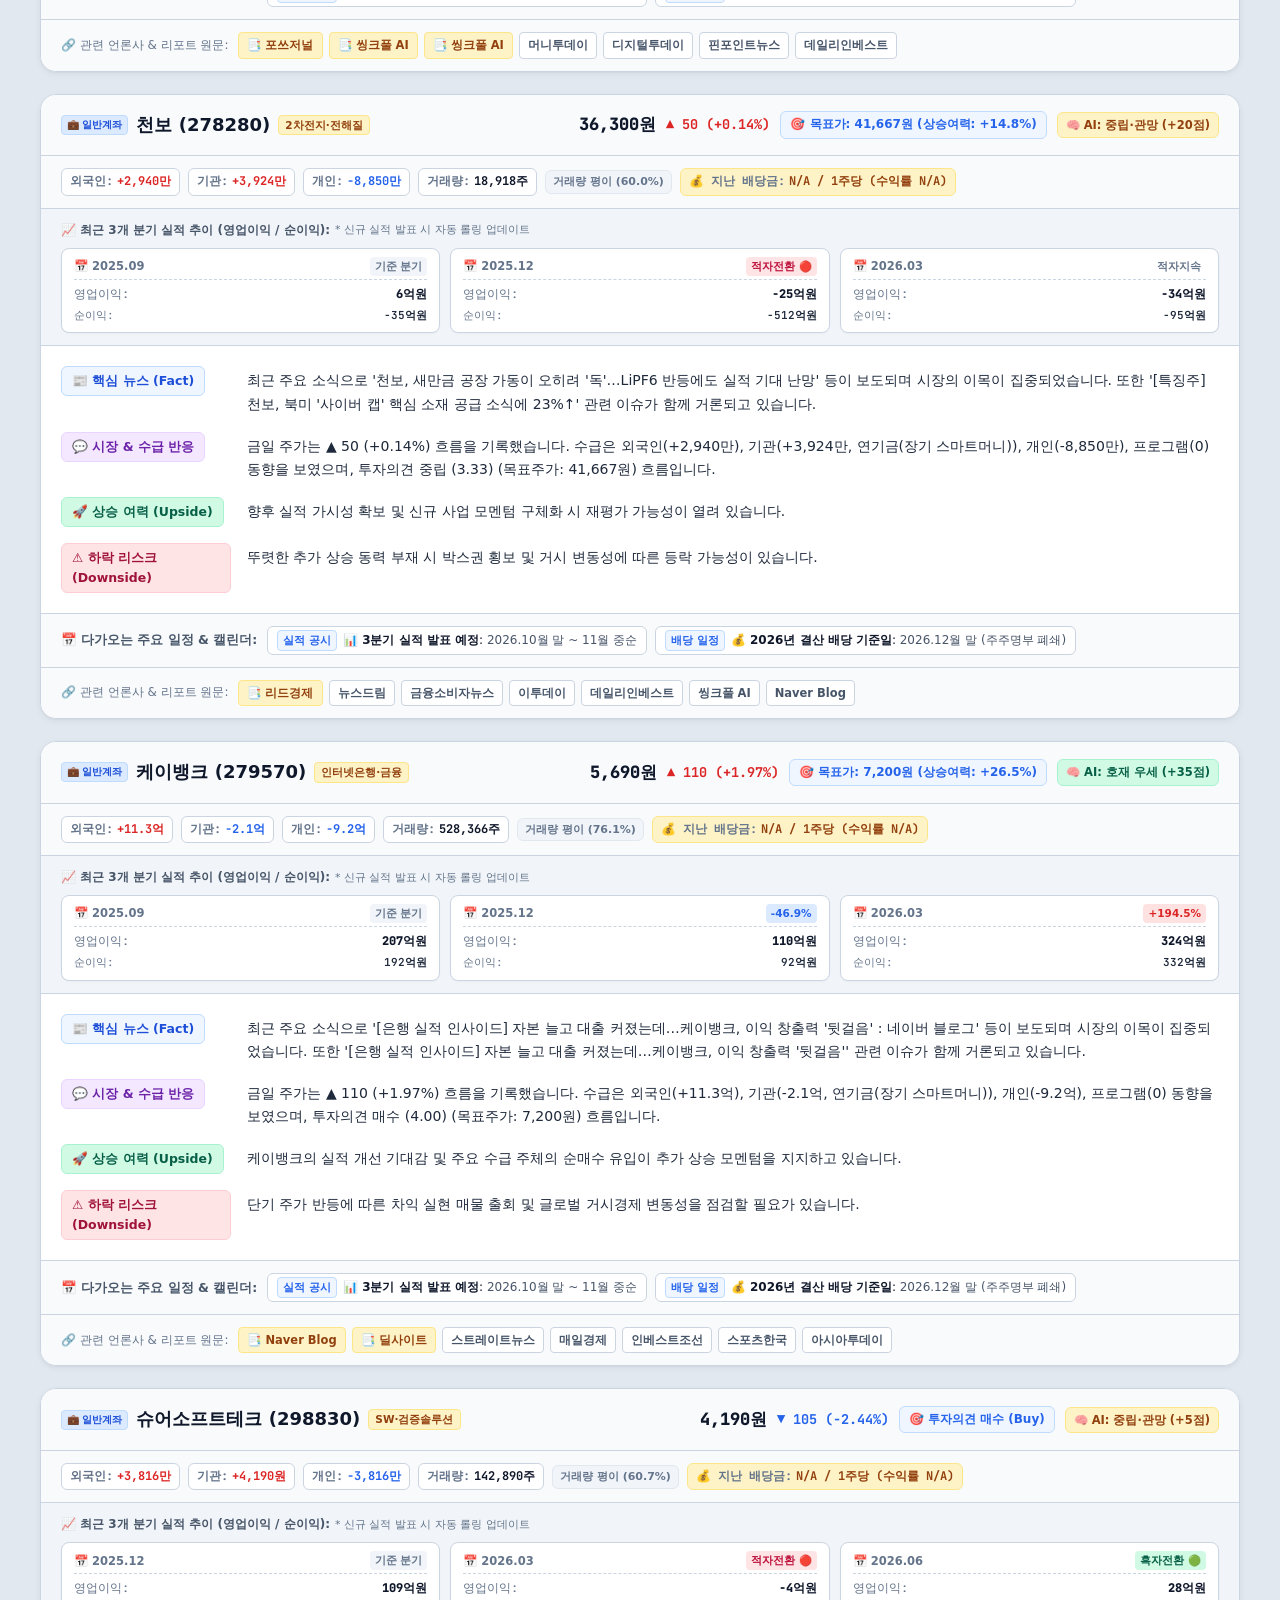
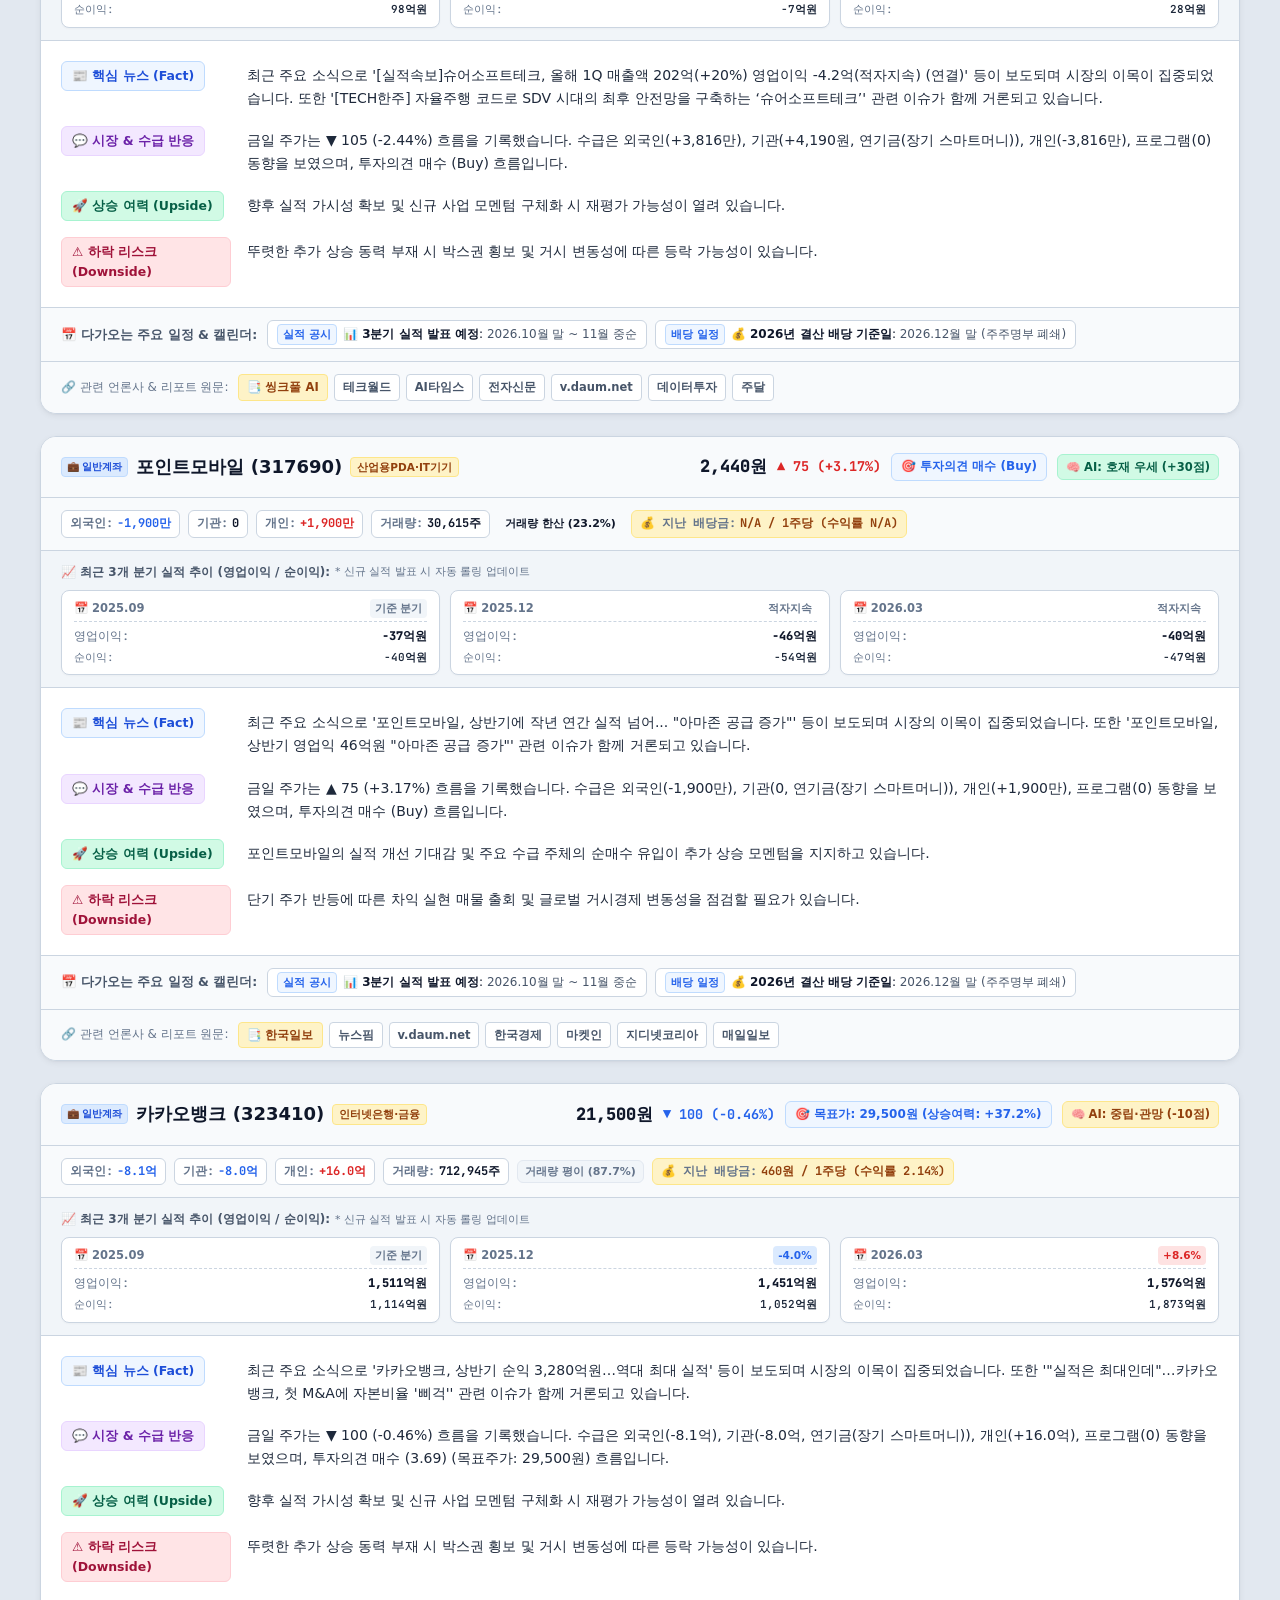
==== commit 5cb6cfd7: "feat(ci): optimize schedule to 04:52 KST and add remote instant trigger button in UI" ====
--- a/index.html
+++ b/index.html
@@ -28,6 +28,9 @@
         </div>
       </div>
       <div class="header-right">
+        <a href="https://github.com/successjo0528-ux/Portfolio_Stock_Briefing/actions/workflows/daily_crawler.yml" target="_blank" rel="noopener noreferrer" class="btn btn-action-trigger" title="GitHub Actions 원격 수동 갱신 페이지 열기 (모바일/PC 즉시 크롤링 트리거)">
+          <span>⚡ 원격 즉시 갱신</span>
+        </a>
         <button class="btn btn-secondary" id="open-stocks-modal-btn">
           <span>⚙️ 종목 관리</span>
           <span class="stock-count-badge" id="header-stock-count">0</span>
--- a/style.css
+++ b/style.css
@@ -1,23 +1,23 @@
 /* ==========================================================================
-   Portfolio Stock Briefing - Modern Soft Gray & Clean Light Theme
+   Portfolio Stock Briefing - Premium Slate Gray & Modern Clean Theme
    Optimized for Mobile Viewing (Horizontal Scroll & Responsive Design)
    ========================================================================== */
 
 :root {
-  /* Soft Gray & Clean Light Colors */
-  --bg-base: #F1F5F9;       /* 눈이 편안한 밝은 소프트 그레이 */
-  --bg-surface: #FFFFFF;    /* 퓨어 화이트 */
-  --bg-card: #FFFFFF;
+  /* 확실한 고급 프리미엄 회색 톤 (Slate / Cool Gray) */
+  --bg-base: #E2E8F0;          /* 확실하고 차분한 소프트 쿨 그레이 배경 */
+  --bg-surface: #F1F5F9;       /* 연한 실버 그레이 서피스 */
+  --bg-card: #FFFFFF;          /* 깨끗한 화이트 카드 */
   --bg-card-hover: #F8FAFC;
-  --bg-card-inner: #F8FAFC;
-  --bg-subtle: #E2E8F0;
-
-  --border-subtle: #E2E8F0;
-  --border-medium: #CBD5E1;
-  --border-accent: #3B82F6;
+  --bg-card-inner: #F1F5F9;    /* 내부 서브 블록 그레이 */
+  --bg-subtle: #CBD5E1;
+
+  --border-subtle: #CBD5E1;    /* 선명한 소프트 그레이 테두리 */
+  --border-medium: #94A3B8;
+  --border-accent: #2563EB;
 
   /* Typography */
-  --text-main: #0F172A;     /* 짙은 차콜 블랙 (최고 가독성) */
+  --text-main: #0F172A;        /* 선명한 짙은 딥 차콜 */
   --text-body: #1E293B;
   --text-muted: #475569;
   --text-dim: #64748B;
@@ -26,8 +26,8 @@
   --accent-blue: #2563EB;
   --accent-cyan: #0284C7;
   --accent-green: #059669;
-  --accent-red: #DC2626;    /* 한국 증시 상승 빨강 */
-  --accent-fall: #2563EB;   /* 한국 증시 하락 파랑 */
+  --accent-red: #DC2626;       /* 한국 증시 상승 빨강 */
+  --accent-fall: #2563EB;      /* 한국 증시 하락 파랑 */
   --accent-amber: #D97706;
   --accent-purple: #7C3AED;
 
@@ -37,9 +37,9 @@
   --radius-lg: 16px;
   --radius-xl: 20px;
 
-  --shadow-sm: 0 2px 8px rgba(0, 0, 0, 0.04), 0 1px 2px rgba(0, 0, 0, 0.06);
-  --shadow-md: 0 4px 16px rgba(0, 0, 0, 0.06), 0 2px 4px rgba(0, 0, 0, 0.04);
-  --shadow-lg: 0 12px 32px rgba(0, 0, 0, 0.08);
+  --shadow-sm: 0 2px 6px rgba(15, 23, 42, 0.06), 0 1px 2px rgba(15, 23, 42, 0.04);
+  --shadow-md: 0 6px 18px rgba(15, 23, 42, 0.08), 0 2px 4px rgba(15, 23, 42, 0.04);
+  --shadow-lg: 0 16px 36px rgba(15, 23, 42, 0.12);
 }
 
 * {
@@ -50,7 +50,7 @@
 }
 
 body {
-  background-color: var(--bg-base);
+  background-color: var(--bg-base); /* 회색 계열 바탕화면 */
   color: var(--text-main);
   font-family: 'Pretendard', -apple-system, BlinkMacSystemFont, system-ui, sans-serif;
   line-height: 1.6;
@@ -73,7 +73,7 @@
   flex-wrap: wrap;
   gap: 16px;
   padding-bottom: 20px;
-  border-bottom: 1px solid var(--border-subtle);
+  border-bottom: 1.5px solid var(--border-subtle);
   margin-bottom: 20px;
 }
 
@@ -84,7 +84,7 @@
   font-weight: 800;
   letter-spacing: 1px;
   color: var(--accent-blue);
-  background: #EFF6FF;
+  background: #DBEAFE;
   border: 1px solid #BFDBFE;
   padding: 3px 8px;
   border-radius: 6px;
@@ -105,6 +105,7 @@
   font-size: 13px;
   color: var(--text-muted);
   margin-top: 4px;
+  flex-wrap: wrap;
 }
 
 .meta-divider {
@@ -115,9 +116,9 @@
   font-family: 'JetBrains Mono', monospace;
   font-size: 11.5px;
   font-weight: 700;
-  color: #1E293B;
+  color: #0F172A;
   background: #F1F5F9;
-  border: 1px solid #CBD5E1;
+  border: 1px solid var(--border-subtle);
   padding: 2px 8px;
   border-radius: 6px;
 }
@@ -148,11 +149,11 @@
   border-radius: var(--radius-sm);
   cursor: pointer;
   transition: all 0.2s ease;
-  border: 1px solid var(--border-medium);
+  border: 1px solid var(--border-subtle);
   background: #FFFFFF;
   color: var(--text-body);
   text-decoration: none;
-  box-shadow: 0 1px 3px rgba(0,0,0,0.05);
+  box-shadow: 0 1px 3px rgba(0,0,0,0.06);
 }
 
 .btn:hover {
@@ -175,6 +176,19 @@
   box-shadow: 0 4px 12px rgba(37, 99, 235, 0.35);
 }
 
+.btn-action-trigger {
+  background: #FEF3C7;
+  color: #92400E;
+  border-color: #FCD34D;
+}
+
+.btn-action-trigger:hover {
+  background: #FDE68A;
+  border-color: #F59E0B;
+  color: #78350F;
+  box-shadow: 0 2px 8px rgba(245, 158, 11, 0.25);
+}
+
 .stock-count-badge {
   background: #EFF6FF;
   color: var(--accent-blue);
@@ -209,13 +223,13 @@
   font-size: 13.5px;
   font-weight: 700;
   border-radius: var(--radius-md);
-  border: 1px solid var(--border-medium);
+  border: 1px solid var(--border-subtle);
   background: #FFFFFF;
   color: var(--text-muted);
   cursor: pointer;
   transition: all 0.2s ease;
   white-space: nowrap;
-  box-shadow: 0 1px 2px rgba(0,0,0,0.03);
+  box-shadow: 0 1px 3px rgba(0,0,0,0.04);
 }
 
 .tab-btn:hover {
@@ -234,13 +248,14 @@
   font-size: 11px;
   font-family: 'JetBrains Mono', monospace;
   font-weight: 800;
-  background: rgba(0, 0, 0, 0.08);
+  background: #E2E8F0;
+  color: #1E293B;
   padding: 2px 6px;
   border-radius: 10px;
 }
 
 .tab-btn.active .tab-count {
-  background: rgba(255, 255, 255, 0.2);
+  background: rgba(255, 255, 255, 0.25);
   color: #FFFFFF;
 }
 
@@ -309,7 +324,6 @@
   border-radius: var(--radius-md);
 }
 
-/* Custom scrollbar for clean touch */
 .table-responsive::-webkit-scrollbar {
   height: 6px;
 }
@@ -317,13 +331,13 @@
   background: #F1F5F9;
 }
 .table-responsive::-webkit-scrollbar-thumb {
-  background: #CBD5E1;
+  background: #94A3B8;
   border-radius: 3px;
 }
 
 .matrix-table {
   width: 100%;
-  min-width: 840px; /* 가로폭이 좁아 글자가 아래로 꺾이지 않도록 보장! */
+  min-width: 840px; /* 모바일에서 글자가 아래로 꺾이지 않도록 고정 */
   border-collapse: collapse;
   font-size: 13px;
   background: #FFFFFF;
@@ -336,7 +350,7 @@
   font-size: 11.5px;
   padding: 12px 14px;
   background: #F8FAFC;
-  border-bottom: 1px solid var(--border-medium);
+  border-bottom: 1.5px solid var(--border-subtle);
   white-space: nowrap;
 }
 
@@ -344,7 +358,7 @@
   padding: 12px 14px;
   border-bottom: 1px solid var(--border-subtle);
   vertical-align: middle;
-  white-space: nowrap; /* 셀 내부 글자 강제 줄바꿈 방지 */
+  white-space: nowrap;
 }
 
 .matrix-table tbody tr {
@@ -358,6 +372,13 @@
 
 .matrix-table tbody tr:last-child td {
   border-bottom: none;
+}
+
+.matrix-summary-cell {
+  color: #0F172A !important; /* 선명한 블랙 텍스트 */
+  font-size: 13px !important;
+  font-weight: 600 !important;
+  white-space: nowrap;
 }
 
 .table-loading {
@@ -398,8 +419,8 @@
 
 .sector-tag {
   font-size: 10.5px;
-  font-weight: 600;
-  color: #B45309;
+  font-weight: 700;
+  color: #92400E;
   background: #FEF3C7;
   border: 1px solid #FDE68A;
   padding: 1px 6px;
@@ -579,7 +600,7 @@
 
 /* Investor Flow & Volume Bar inside Card */
 .card-flow-bar {
-  background: #FFFFFF;
+  background: #F8FAFC;
   padding: 12px 20px;
   border-bottom: 1px solid var(--border-subtle);
   display: flex;
@@ -590,6 +611,171 @@
   font-size: 13px;
 }
 
+/* Recent 3-Quarter Earnings Grid */
+.card-earnings-bar {
+  background: #F1F5F9;
+  padding: 12px 20px;
+  border-bottom: 1px solid var(--border-subtle);
+  display: flex;
+  flex-direction: column;
+  gap: 8px;
+}
+
+.earnings-header-label {
+  font-size: 12px;
+  font-weight: 800;
+  color: var(--text-muted);
+  display: flex;
+  align-items: center;
+  gap: 5px;
+}
+
+.earnings-grid {
+  display: grid;
+  grid-template-columns: repeat(auto-fit, minmax(180px, 1fr));
+  gap: 10px;
+}
+
+.earnings-quarter-card {
+  background: #FFFFFF;
+  border: 1px solid var(--border-subtle);
+  border-radius: var(--radius-sm);
+  padding: 8px 12px;
+  display: flex;
+  flex-direction: column;
+  gap: 3px;
+  box-shadow: 0 1px 2px rgba(0,0,0,0.03);
+}
+
+.quarter-title-row {
+  display: flex;
+  justify-content: space-between;
+  align-items: center;
+  font-size: 11.5px;
+  font-weight: 800;
+  color: var(--text-dim);
+  border-bottom: 1px dashed var(--border-subtle);
+  padding-bottom: 3px;
+  margin-bottom: 2px;
+}
+
+.quarter-op-row, .quarter-net-row {
+  display: flex;
+  justify-content: space-between;
+  align-items: center;
+  font-size: 12px;
+  font-family: 'JetBrains Mono', monospace;
+}
+
+.quarter-op-val {
+  font-weight: 800;
+  color: var(--text-main);
+}
+
+.quarter-change-badge {
+  font-size: 10.5px;
+  font-weight: 800;
+  padding: 1px 5px;
+  border-radius: 4px;
+}
+.quarter-change-badge.up { background: #FEE2E2; color: #DC2626; }
+.quarter-change-badge.down { background: #DBEAFE; color: #2563EB; }
+.quarter-change-badge.turn_profit { background: #D1FAE5; color: #065F46; }
+.quarter-change-badge.turn_loss { background: #FFE4E6; color: #BE123C; }
+.quarter-change-badge.same { background: #F1F5F9; color: var(--text-dim); }
+
+/* [제안 2] ETF 전용 지표 바 */
+.card-etf-bar {
+  background: #F8FAFC;
+  padding: 12px 20px;
+  border-bottom: 1px solid var(--border-subtle);
+  display: flex;
+  flex-direction: column;
+  gap: 8px;
+}
+
+.etf-chips-group {
+  display: flex;
+  align-items: center;
+  gap: 8px;
+  flex-wrap: wrap;
+}
+
+.etf-metric-chip {
+  display: inline-flex;
+  align-items: center;
+  gap: 5px;
+  background: #FFFFFF;
+  border: 1px solid var(--border-subtle);
+  padding: 4px 10px;
+  border-radius: 6px;
+  font-size: 12px;
+  font-family: 'JetBrains Mono', monospace;
+}
+
+.etf-metric-label {
+  color: var(--text-dim);
+  font-weight: 700;
+}
+
+.disp-badge {
+  font-size: 11px;
+  font-weight: 800;
+  padding: 2px 6px;
+  border-radius: 4px;
+}
+.disp-badge.good { background: #D1FAE5; color: #065F46; }
+.disp-badge.high { background: #FFE4E6; color: #BE123C; }
+.disp-badge.low { background: #DBEAFE; color: #1D4ED8; }
+
+/* [제안 3] 주요 이벤트 & 캘린더 바 */
+.card-events-bar {
+  background: #F8FAFC;
+  padding: 12px 20px;
+  border-top: 1px solid var(--border-subtle);
+  display: flex;
+  align-items: center;
+  gap: 10px;
+  flex-wrap: wrap;
+  font-size: 12.5px;
+}
+
+.events-label {
+  font-weight: 800;
+  color: var(--text-muted);
+  display: flex;
+  align-items: center;
+  gap: 4px;
+}
+
+.events-chips {
+  display: flex;
+  align-items: center;
+  gap: 8px;
+  flex-wrap: wrap;
+}
+
+.event-chip {
+  display: inline-flex;
+  align-items: center;
+  gap: 6px;
+  background: #FFFFFF;
+  border: 1px solid var(--border-subtle);
+  padding: 3px 9px;
+  border-radius: 6px;
+  font-size: 12px;
+}
+
+.event-badge-tag {
+  font-size: 10.5px;
+  font-weight: 800;
+  background: #EFF6FF;
+  color: var(--accent-blue);
+  border: 1px solid #BFDBFE;
+  padding: 1px 5px;
+  border-radius: 4px;
+}
+
 .flow-chips-group {
   display: flex;
   align-items: center;
@@ -601,8 +787,8 @@
   display: inline-flex;
   align-items: center;
   gap: 4px;
-  background: #F1F5F9;
-  border: 1px solid #E2E8F0;
+  background: #FFFFFF;
+  border: 1px solid var(--border-subtle);
   padding: 3px 8px;
   border-radius: 6px;
   font-size: 12px;
@@ -681,7 +867,7 @@
   color: var(--text-muted);
   text-decoration: none;
   background: #FFFFFF;
-  border: 1px solid var(--border-medium);
+  border: 1px solid var(--border-subtle);
   padding: 3px 8px;
   border-radius: 4px;
   font-size: 11.5px;
@@ -725,7 +911,7 @@
 
 .modal-card {
   background: #FFFFFF;
-  border: 1px solid var(--border-medium);
+  border: 1px solid var(--border-subtle);
   border-radius: var(--radius-xl);
   width: 100%;
   max-width: 600px;
@@ -792,7 +978,7 @@
 
 .form-select, .form-input {
   background: #FFFFFF;
-  border: 1px solid var(--border-medium);
+  border: 1px solid var(--border-subtle);
   color: var(--text-main);
   padding: 8px 12px;
   border-radius: var(--radius-sm);
